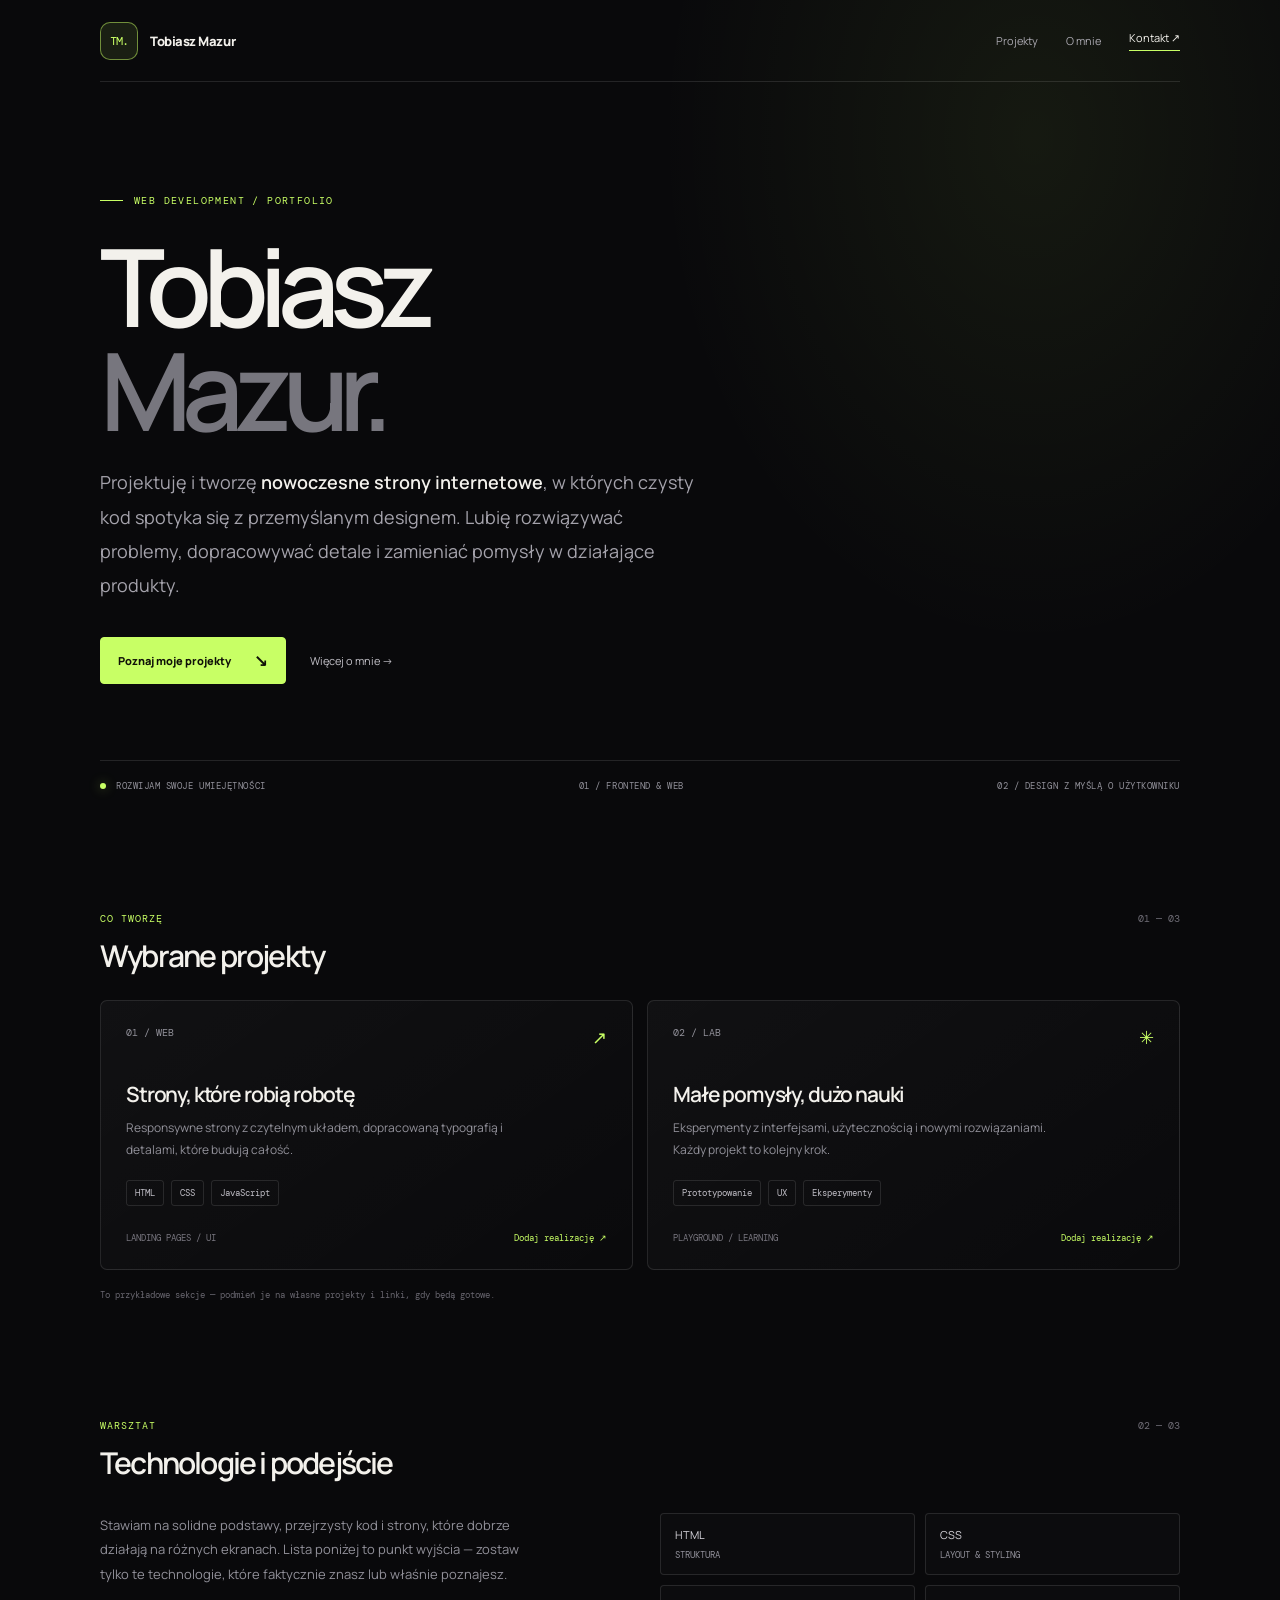
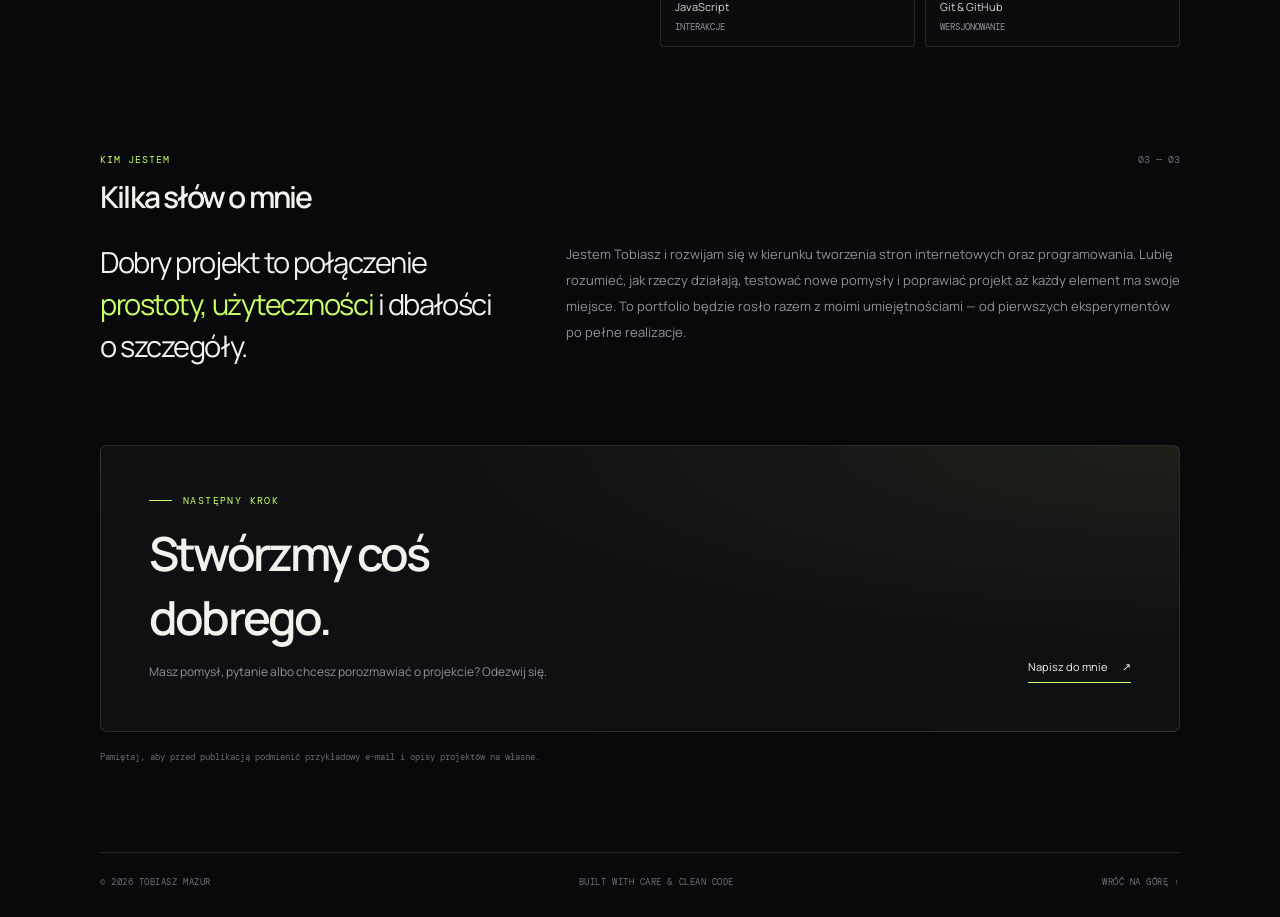
==== index.html @ 385530fa "Add files via upload" ====
<!DOCTYPE html>
<html lang="pl">
<head>
  <meta charset="UTF-8">
  <meta name="viewport" content="width=device-width, initial-scale=1">
  <meta name="theme-color" content="#09090b">
  <meta name="description" content="Tobiasz Mazur — portfolio web developmentu. Strony internetowe, interfejsy i eksperymenty z kodem.">
  <meta property="og:title" content="Tobiasz Mazur — Web Developer">
  <meta property="og:description" content="Projektuję i tworzę nowoczesne doświadczenia w sieci.">
  <meta property="og:type" content="website">
  <title>Tobiasz Mazur — Web Developer</title>
  <link rel="preconnect" href="https://fonts.googleapis.com">
  <link rel="preconnect" href="https://fonts.gstatic.com" crossorigin>
  <link href="https://fonts.googleapis.com/css2?family=DM+Mono:wght@400;500&family=Manrope:wght@400;500;600;700;800&display=swap" rel="stylesheet">
  <style>
    :root {
      color-scheme: dark;
      --bg: #09090b;
      --surface: #101013;
      --surface-2: #151519;
      --text: #f3f1ec;
      --muted: #92919a;
      --line: rgba(255,255,255,.11);
      --accent: #c8ff65;
      --accent-dim: rgba(200,255,101,.09);
      --sans: "Manrope", system-ui, sans-serif;
      --mono: "DM Mono", ui-monospace, monospace;
      --max: 1080px;
    }
    *, *::before, *::after { box-sizing: border-box; }
    html { scroll-behavior: smooth; scroll-padding-top: 88px; }
    body {
      margin: 0; background: var(--bg); color: var(--text); font-family: var(--sans);
      -webkit-font-smoothing: antialiased;
    }
    body::before {
      content: ""; position: absolute; z-index: -1; top: 0; left: 45%; width: 55%;
      height: 760px; pointer-events: none;
      background: radial-gradient(ellipse at 65% 18%, rgba(200,255,101,.065), transparent 58%);
    }
    a { color: inherit; text-decoration: none; }
    button, a { -webkit-tap-highlight-color: transparent; }
    a:focus-visible, button:focus-visible { outline: 2px solid var(--accent); outline-offset: 5px; }
    .wrap { width: min(var(--max), calc(100% - 48px)); margin: 0 auto; }
    .mono { font-family: var(--mono); }
    .muted { color: var(--muted); }
    .topbar {
      height: 82px; display: flex; justify-content: space-between; align-items: center;
      border-bottom: 1px solid var(--line);
    }
    .brand { display: inline-flex; align-items: center; gap: 12px; font-size: 13px; font-weight: 800; letter-spacing: -.035em; }
    .mark {
      width: 38px; height: 38px; border: 1px solid rgba(200,255,101,.5); border-radius: 10px;
      background: var(--accent-dim); display: grid; place-items: center; color: var(--accent);
      font: 12px var(--mono); letter-spacing: -.08em;
    }
    nav { display: flex; align-items: center; gap: 28px; font-size: 11px; color: #aaa8b0; }
    nav a { transition: color .18s ease; }
    nav a:hover { color: var(--accent); }
    .nav-contact { color: var(--text); border-bottom: 1px solid var(--accent); padding-bottom: 5px; }
    .hero { padding: 112px 0 92px; }
    .eyebrow { display: flex; align-items: center; gap: 11px; color: var(--accent); font: 10px var(--mono); letter-spacing: .14em; text-transform: uppercase; }
    .eyebrow::before { content: ""; width: 23px; height: 1px; background: var(--accent); }
    h1 { margin: 27px 0 24px; font-size: clamp(54px, 9.6vw, 108px); line-height: .96; letter-spacing: -.09em; font-weight: 600; }
    h1 .soft { color: #77767e; }
    .hero-copy { max-width: 600px; color: #a5a3ac; font-size: clamp(15px, 1.8vw, 18px); line-height: 1.9; }
    .hero-copy strong { color: var(--text); font-weight: 600; }
    .hero-actions { display: flex; align-items: center; flex-wrap: wrap; gap: 24px; margin-top: 35px; }
    .btn {
      display: inline-flex; align-items: center; justify-content: center; gap: 23px;
      background: var(--accent); color: #101108; border: 1px solid var(--accent); border-radius: 4px;
      padding: 14px 17px; font-size: 11px; font-weight: 800; transition: transform .2s, background .2s;
    }
    .btn:hover { transform: translateY(-2px); background: #d8ff9b; }
    .btn .arrow { font-size: 17px; line-height: 1; }
    .quiet-link { color: #c3c1c8; font-size: 11px; transition: color .2s; }
    .quiet-link:hover { color: var(--accent); }
    .hero-meta { display: flex; justify-content: space-between; gap: 24px; flex-wrap: wrap; margin-top: 76px; padding-top: 19px; border-top: 1px solid var(--line); }
    .meta-item { display: flex; gap: 10px; align-items: center; color: var(--muted); font: 9px var(--mono); letter-spacing: .06em; text-transform: uppercase; }
    .status-dot { width: 6px; height: 6px; background: var(--accent); border-radius: 50%; box-shadow: 0 0 12px rgba(200,255,101,.4); }
    section { padding: 28px 0 78px; }
    .section-top { display: flex; justify-content: space-between; align-items: baseline; gap: 20px; margin-bottom: 24px; }
    .section-kicker { color: var(--accent); font: 10px var(--mono); letter-spacing: .1em; }
    h2 { margin: 0; font-size: clamp(23px, 3vw, 30px); font-weight: 600; letter-spacing: -.06em; }
    .section-number { color: #6f6d76; font: 10px var(--mono); }
    .projects { display: grid; grid-template-columns: repeat(2, minmax(0,1fr)); gap: 14px; }
    .project {
      min-height: 260px; display: flex; flex-direction: column; justify-content: space-between;
      padding: 25px; border: 1px solid var(--line); border-radius: 7px;
      background: linear-gradient(145deg, rgba(255,255,255,.035), rgba(255,255,255,.008));
      transition: border-color .2s, transform .2s, background .2s;
    }
    .project:hover { border-color: rgba(200,255,101,.42); transform: translateY(-3px); background: linear-gradient(145deg, rgba(200,255,101,.045), rgba(255,255,255,.008)); }
    .project-head { display: flex; justify-content: space-between; color: var(--muted); font: 10px var(--mono); }
    .project-icon { color: var(--accent); font-size: 18px; }
    .project h3 { margin: 30px 0 9px; font-size: 21px; letter-spacing: -.055em; font-weight: 600; }
    .project p { margin: 0; max-width: 400px; color: var(--muted); font-size: 12px; line-height: 1.85; }
    .chips { display: flex; gap: 7px; flex-wrap: wrap; margin-top: 19px; }
    .chip { border: 1px solid var(--line); border-radius: 3px; padding: 6px 8px; color: #c0bec6; font: 9px var(--mono); }
    .project-foot { display: flex; align-items: center; justify-content: space-between; gap: 12px; margin-top: 26px; color: #77757e; font: 9px var(--mono); }
    .project-foot .placeholder { color: var(--accent); }
    .skills { display: grid; grid-template-columns: 1fr 1fr; gap: 40px; padding-top: 6px; }
    .skills-copy { color: var(--muted); font-size: 13px; line-height: 1.9; max-width: 450px; margin: 0; }
    .skills-list { display: grid; grid-template-columns: 1fr 1fr; gap: 10px; }
    .skill { padding: 13px 14px; border: 1px solid var(--line); border-radius: 4px; background: rgba(255,255,255,.015); font-size: 11px; color: #d6d4da; }
    .skill span { display: block; color: var(--muted); font: 9px var(--mono); margin-top: 7px; }
    .about-grid { display: grid; grid-template-columns: .8fr 1.2fr; gap: 56px; }
    .about-lead { font-size: clamp(21px, 3vw, 29px); line-height: 1.45; letter-spacing: -.05em; margin: 0; }
    .about-lead span { color: var(--accent); }
    .about-text { margin: 0; color: var(--muted); font-size: 13px; line-height: 2; }
    .contact-panel {
      border: 1px solid var(--line); border-radius: 7px; padding: clamp(25px, 5vw, 48px);
      background: radial-gradient(ellipse at 100% 0%, rgba(200,255,101,.07), transparent 48%), var(--surface);
      display: flex; align-items: flex-end; justify-content: space-between; gap: 30px;
    }
    .contact-panel h2 { font-size: clamp(29px, 5vw, 47px); margin-top: 14px; }
    .contact-panel p { margin: 12px 0 0; color: var(--muted); font-size: 12px; line-height: 1.8; max-width: 430px; }
    .contact-email { flex-shrink: 0; display: inline-flex; align-items: center; gap: 15px; border-bottom: 1px solid var(--accent); padding-bottom: 8px; font-size: 11px; }
    .contact-email:hover { color: var(--accent); }
    footer { border-top: 1px solid var(--line); padding: 23px 0 29px; display: flex; justify-content: space-between; gap: 16px; color: #706e77; font: 9px var(--mono); letter-spacing: .06em; text-transform: uppercase; }
    footer a:hover { color: var(--accent); }
    .small-note { color: #68666f; font: 9px/1.7 var(--mono); margin-top: 18px; }
    @media (max-width: 700px) {
      .wrap { width: min(var(--max), calc(100% - 32px)); }
      .topbar { height: 72px; }
      nav { gap: 15px; }
      nav a:first-child { display: none; }
      .hero { padding: 79px 0 66px; }
      h1 { font-size: clamp(52px, 14vw, 82px); }
      .hero-meta { margin-top: 52px; }
      .meta-item { font-size: 8px; }
      section { padding-bottom: 60px; }
      .projects, .skills, .about-grid { grid-template-columns: 1fr; }
      .project { min-height: 230px; }
      .skills { gap: 23px; }
      .about-grid { gap: 22px; }
      .contact-panel { align-items: flex-start; flex-direction: column; }
      footer { flex-wrap: wrap; }
    }
    @media (max-width: 390px) {
      .brand-name { font-size: 12px; }
      nav { gap: 12px; font-size: 10px; }
      .hero-actions { gap: 17px; }
      .meta-item { width: calc(50% - 12px); }
    }
    @media (prefers-reduced-motion: reduce) {
      html { scroll-behavior: auto; }
      *, *::before, *::after { transition: none !important; }
    }
  </style>
</head>
<body>
  <div class="wrap">
    <header class="topbar" id="top">
      <a class="brand" href="#top" aria-label="Tobiasz Mazur — strona główna">
        <span class="mark">TM.</span><span class="brand-name">Tobiasz Mazur</span>
      </a>
      <nav aria-label="Nawigacja główna">
        <a href="#projekty">Projekty</a>
        <a href="#o-mnie">O mnie</a>
        <a class="nav-contact" href="#kontakt">Kontakt ↗</a>
      </nav>
    </header>

    <main>
      <div class="hero">
        <div class="eyebrow">Web development / Portfolio</div>
        <h1>Tobiasz<br><span class="soft">Mazur.</span></h1>
        <p class="hero-copy">
          Projektuję i tworzę <strong>nowoczesne strony internetowe</strong>, w których czysty kod
          spotyka się z przemyślanym designem. Lubię rozwiązywać problemy, dopracowywać detale
          i zamieniać pomysły w działające produkty.
        </p>
        <div class="hero-actions">
          <a class="btn" href="#projekty">Poznaj moje projekty <span class="arrow">↘</span></a>
          <a class="quiet-link" href="#o-mnie">Więcej o mnie <span aria-hidden="true">→</span></a>
        </div>
        <div class="hero-meta">
          <div class="meta-item"><span class="status-dot"></span> Rozwijam swoje umiejętności</div>
          <div class="meta-item">01 / Frontend &amp; web</div>
          <div class="meta-item">02 / Design z myślą o użytkowniku</div>
        </div>
      </div>

      <section id="projekty">
        <div class="section-top">
          <div><div class="section-kicker">CO TWORZĘ</div><h2 style="margin-top:10px">Wybrane projekty</h2></div>
          <span class="section-number">01 — 03</span>
        </div>
        <div class="projects">
          <article class="project">
            <div class="project-head"><span>01 / WEB</span><span class="project-icon">↗</span></div>
            <div>
              <h3>Strony, które robią robotę</h3>
              <p>Responsywne strony z czytelnym układem, dopracowaną typografią i detalami, które budują całość.</p>
              <div class="chips"><span class="chip">HTML</span><span class="chip">CSS</span><span class="chip">JavaScript</span></div>
            </div>
            <div class="project-foot"><span>LANDING PAGES / UI</span><span class="placeholder">Dodaj realizację ↗</span></div>
          </article>
          <article class="project">
            <div class="project-head"><span>02 / LAB</span><span class="project-icon">✳</span></div>
            <div>
              <h3>Małe pomysły, dużo nauki</h3>
              <p>Eksperymenty z interfejsami, użytecznością i nowymi rozwiązaniami. Każdy projekt to kolejny krok.</p>
              <div class="chips"><span class="chip">Prototypowanie</span><span class="chip">UX</span><span class="chip">Eksperymenty</span></div>
            </div>
            <div class="project-foot"><span>PLAYGROUND / LEARNING</span><span class="placeholder">Dodaj realizację ↗</span></div>
          </article>
        </div>
        <p class="small-note">To przykładowe sekcje — podmień je na własne projekty i linki, gdy będą gotowe.</p>
      </section>

      <section id="umiejetnosci">
        <div class="section-top">
          <div><div class="section-kicker">WARSZTAT</div><h2 style="margin-top:10px">Technologie i podejście</h2></div>
          <span class="section-number">02 — 03</span>
        </div>
        <div class="skills">
          <p class="skills-copy">Stawiam na solidne podstawy, przejrzysty kod i strony, które dobrze działają na różnych ekranach. Lista poniżej to punkt wyjścia — zostaw tylko te technologie, które faktycznie znasz lub właśnie poznajesz.</p>
          <div class="skills-list">
            <div class="skill">HTML<span>STRUKTURA</span></div>
            <div class="skill">CSS<span>LAYOUT &amp; STYLING</span></div>
            <div class="skill">JavaScript<span>INTERAKCJE</span></div>
            <div class="skill">Git &amp; GitHub<span>WERSJONOWANIE</span></div>
          </div>
        </div>
      </section>

      <section id="o-mnie">
        <div class="section-top">
          <div><div class="section-kicker">KIM JESTEM</div><h2 style="margin-top:10px">Kilka słów o mnie</h2></div>
          <span class="section-number">03 — 03</span>
        </div>
        <div class="about-grid">
          <p class="about-lead">Dobry projekt to połączenie <span>prostoty, użyteczności</span> i dbałości o szczegóły.</p>
          <p class="about-text">Jestem Tobiasz i rozwijam się w kierunku tworzenia stron internetowych oraz programowania. Lubię rozumieć, jak rzeczy działają, testować nowe pomysły i poprawiać projekt aż każdy element ma swoje miejsce. To portfolio będzie rosło razem z moimi umiejętnościami — od pierwszych eksperymentów po pełne realizacje.</p>
        </div>
      </section>

      <section id="kontakt" style="padding-top:0">
        <div class="contact-panel">
          <div>
            <div class="eyebrow">Następny krok</div>
            <h2>Stwórzmy coś<br>dobrego.</h2>
            <p>Masz pomysł, pytanie albo chcesz porozmawiać o projekcie? Odezwij się.</p>
          </div>
          <!-- ZMIEŃ: podmień ten adres na swój prawdziwy e-mail. -->
          <a class="contact-email" href="mailto:twoj.email@example.com">Napisz do mnie <span aria-hidden="true">↗</span></a>
        </div>
        <p class="small-note">Pamiętaj, aby przed publikacją podmienić przykładowy e-mail i opisy projektów na własne.</p>
      </section>
    </main>

    <footer>
      <span>© 2026 Tobiasz Mazur</span>
      <span>Built with care &amp; clean code</span>
      <a href="#top">Wróć na górę ↑</a>
    </footer>
  </div>
</body>
</html>
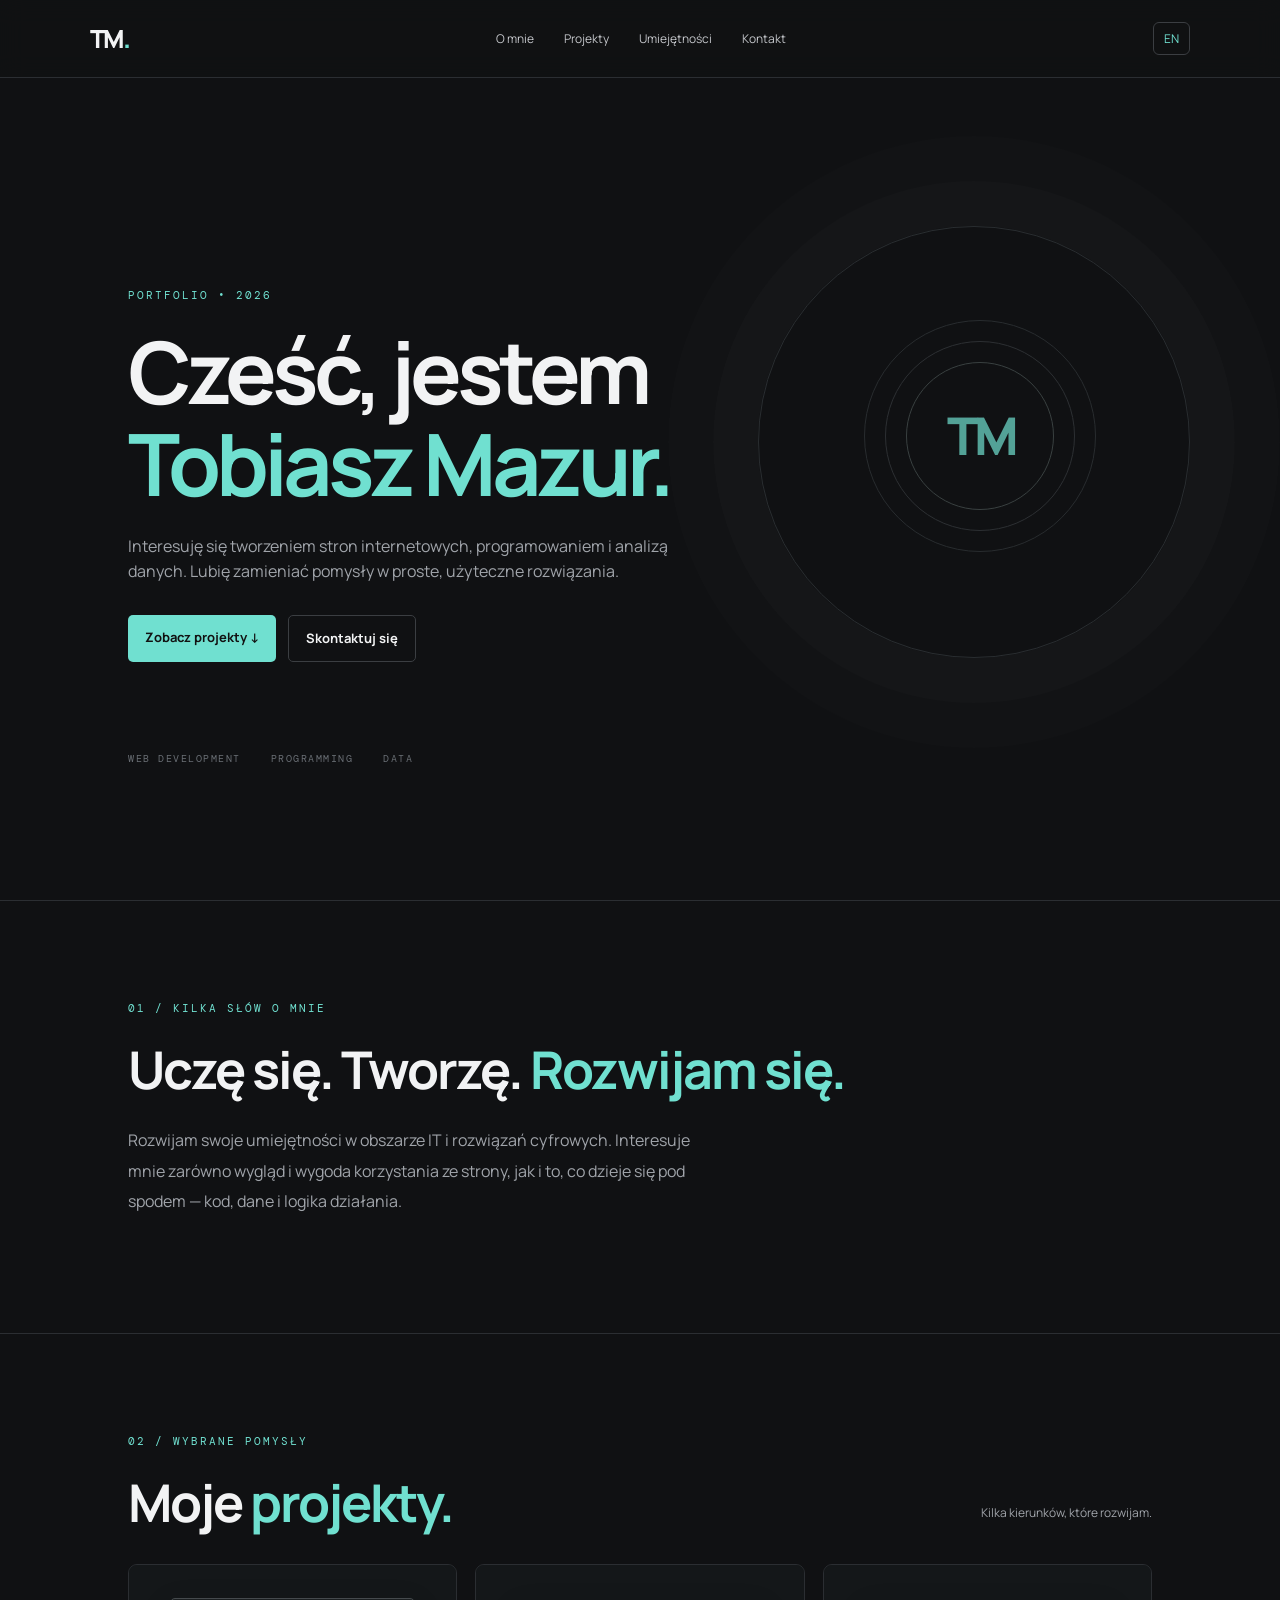
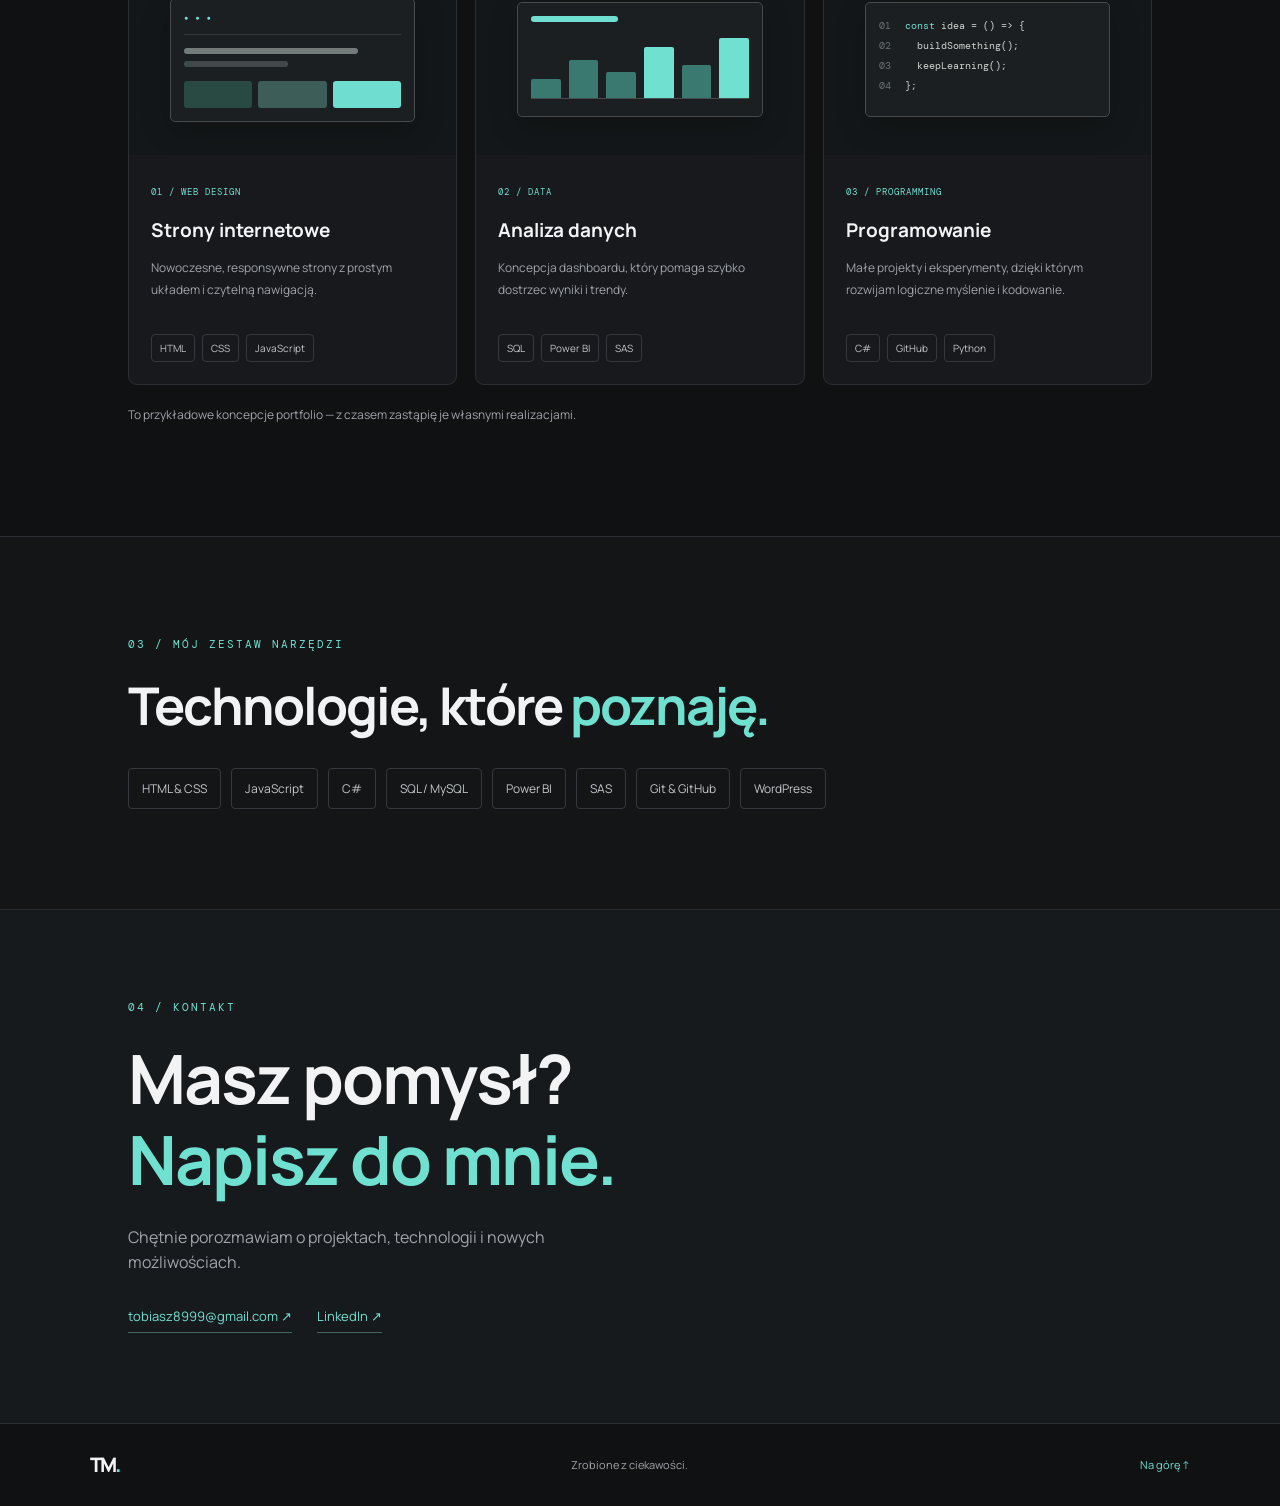
==== commit 6a9b1efb: "Add files via upload" ====
--- a/index.html
+++ b/index.html
@@ -2,260 +2,80 @@
 <html lang="pl">
 <head>
   <meta charset="UTF-8">
-  <meta name="viewport" content="width=device-width, initial-scale=1">
-  <meta name="theme-color" content="#09090b">
-  <meta name="description" content="Tobiasz Mazur — portfolio web developmentu. Strony internetowe, interfejsy i eksperymenty z kodem.">
-  <meta property="og:title" content="Tobiasz Mazur — Web Developer">
-  <meta property="og:description" content="Projektuję i tworzę nowoczesne doświadczenia w sieci.">
-  <meta property="og:type" content="website">
-  <title>Tobiasz Mazur — Web Developer</title>
-  <link rel="preconnect" href="https://fonts.googleapis.com">
-  <link rel="preconnect" href="https://fonts.gstatic.com" crossorigin>
-  <link href="https://fonts.googleapis.com/css2?family=DM+Mono:wght@400;500&family=Manrope:wght@400;500;600;700;800&display=swap" rel="stylesheet">
-  <style>
-    :root {
-      color-scheme: dark;
-      --bg: #09090b;
-      --surface: #101013;
-      --surface-2: #151519;
-      --text: #f3f1ec;
-      --muted: #92919a;
-      --line: rgba(255,255,255,.11);
-      --accent: #c8ff65;
-      --accent-dim: rgba(200,255,101,.09);
-      --sans: "Manrope", system-ui, sans-serif;
-      --mono: "DM Mono", ui-monospace, monospace;
-      --max: 1080px;
-    }
-    *, *::before, *::after { box-sizing: border-box; }
-    html { scroll-behavior: smooth; scroll-padding-top: 88px; }
-    body {
-      margin: 0; background: var(--bg); color: var(--text); font-family: var(--sans);
-      -webkit-font-smoothing: antialiased;
-    }
-    body::before {
-      content: ""; position: absolute; z-index: -1; top: 0; left: 45%; width: 55%;
-      height: 760px; pointer-events: none;
-      background: radial-gradient(ellipse at 65% 18%, rgba(200,255,101,.065), transparent 58%);
-    }
-    a { color: inherit; text-decoration: none; }
-    button, a { -webkit-tap-highlight-color: transparent; }
-    a:focus-visible, button:focus-visible { outline: 2px solid var(--accent); outline-offset: 5px; }
-    .wrap { width: min(var(--max), calc(100% - 48px)); margin: 0 auto; }
-    .mono { font-family: var(--mono); }
-    .muted { color: var(--muted); }
-    .topbar {
-      height: 82px; display: flex; justify-content: space-between; align-items: center;
-      border-bottom: 1px solid var(--line);
-    }
-    .brand { display: inline-flex; align-items: center; gap: 12px; font-size: 13px; font-weight: 800; letter-spacing: -.035em; }
-    .mark {
-      width: 38px; height: 38px; border: 1px solid rgba(200,255,101,.5); border-radius: 10px;
-      background: var(--accent-dim); display: grid; place-items: center; color: var(--accent);
-      font: 12px var(--mono); letter-spacing: -.08em;
-    }
-    nav { display: flex; align-items: center; gap: 28px; font-size: 11px; color: #aaa8b0; }
-    nav a { transition: color .18s ease; }
-    nav a:hover { color: var(--accent); }
-    .nav-contact { color: var(--text); border-bottom: 1px solid var(--accent); padding-bottom: 5px; }
-    .hero { padding: 112px 0 92px; }
-    .eyebrow { display: flex; align-items: center; gap: 11px; color: var(--accent); font: 10px var(--mono); letter-spacing: .14em; text-transform: uppercase; }
-    .eyebrow::before { content: ""; width: 23px; height: 1px; background: var(--accent); }
-    h1 { margin: 27px 0 24px; font-size: clamp(54px, 9.6vw, 108px); line-height: .96; letter-spacing: -.09em; font-weight: 600; }
-    h1 .soft { color: #77767e; }
-    .hero-copy { max-width: 600px; color: #a5a3ac; font-size: clamp(15px, 1.8vw, 18px); line-height: 1.9; }
-    .hero-copy strong { color: var(--text); font-weight: 600; }
-    .hero-actions { display: flex; align-items: center; flex-wrap: wrap; gap: 24px; margin-top: 35px; }
-    .btn {
-      display: inline-flex; align-items: center; justify-content: center; gap: 23px;
-      background: var(--accent); color: #101108; border: 1px solid var(--accent); border-radius: 4px;
-      padding: 14px 17px; font-size: 11px; font-weight: 800; transition: transform .2s, background .2s;
-    }
-    .btn:hover { transform: translateY(-2px); background: #d8ff9b; }
-    .btn .arrow { font-size: 17px; line-height: 1; }
-    .quiet-link { color: #c3c1c8; font-size: 11px; transition: color .2s; }
-    .quiet-link:hover { color: var(--accent); }
-    .hero-meta { display: flex; justify-content: space-between; gap: 24px; flex-wrap: wrap; margin-top: 76px; padding-top: 19px; border-top: 1px solid var(--line); }
-    .meta-item { display: flex; gap: 10px; align-items: center; color: var(--muted); font: 9px var(--mono); letter-spacing: .06em; text-transform: uppercase; }
-    .status-dot { width: 6px; height: 6px; background: var(--accent); border-radius: 50%; box-shadow: 0 0 12px rgba(200,255,101,.4); }
-    section { padding: 28px 0 78px; }
-    .section-top { display: flex; justify-content: space-between; align-items: baseline; gap: 20px; margin-bottom: 24px; }
-    .section-kicker { color: var(--accent); font: 10px var(--mono); letter-spacing: .1em; }
-    h2 { margin: 0; font-size: clamp(23px, 3vw, 30px); font-weight: 600; letter-spacing: -.06em; }
-    .section-number { color: #6f6d76; font: 10px var(--mono); }
-    .projects { display: grid; grid-template-columns: repeat(2, minmax(0,1fr)); gap: 14px; }
-    .project {
-      min-height: 260px; display: flex; flex-direction: column; justify-content: space-between;
-      padding: 25px; border: 1px solid var(--line); border-radius: 7px;
-      background: linear-gradient(145deg, rgba(255,255,255,.035), rgba(255,255,255,.008));
-      transition: border-color .2s, transform .2s, background .2s;
-    }
-    .project:hover { border-color: rgba(200,255,101,.42); transform: translateY(-3px); background: linear-gradient(145deg, rgba(200,255,101,.045), rgba(255,255,255,.008)); }
-    .project-head { display: flex; justify-content: space-between; color: var(--muted); font: 10px var(--mono); }
-    .project-icon { color: var(--accent); font-size: 18px; }
-    .project h3 { margin: 30px 0 9px; font-size: 21px; letter-spacing: -.055em; font-weight: 600; }
-    .project p { margin: 0; max-width: 400px; color: var(--muted); font-size: 12px; line-height: 1.85; }
-    .chips { display: flex; gap: 7px; flex-wrap: wrap; margin-top: 19px; }
-    .chip { border: 1px solid var(--line); border-radius: 3px; padding: 6px 8px; color: #c0bec6; font: 9px var(--mono); }
-    .project-foot { display: flex; align-items: center; justify-content: space-between; gap: 12px; margin-top: 26px; color: #77757e; font: 9px var(--mono); }
-    .project-foot .placeholder { color: var(--accent); }
-    .skills { display: grid; grid-template-columns: 1fr 1fr; gap: 40px; padding-top: 6px; }
-    .skills-copy { color: var(--muted); font-size: 13px; line-height: 1.9; max-width: 450px; margin: 0; }
-    .skills-list { display: grid; grid-template-columns: 1fr 1fr; gap: 10px; }
-    .skill { padding: 13px 14px; border: 1px solid var(--line); border-radius: 4px; background: rgba(255,255,255,.015); font-size: 11px; color: #d6d4da; }
-    .skill span { display: block; color: var(--muted); font: 9px var(--mono); margin-top: 7px; }
-    .about-grid { display: grid; grid-template-columns: .8fr 1.2fr; gap: 56px; }
-    .about-lead { font-size: clamp(21px, 3vw, 29px); line-height: 1.45; letter-spacing: -.05em; margin: 0; }
-    .about-lead span { color: var(--accent); }
-    .about-text { margin: 0; color: var(--muted); font-size: 13px; line-height: 2; }
-    .contact-panel {
-      border: 1px solid var(--line); border-radius: 7px; padding: clamp(25px, 5vw, 48px);
-      background: radial-gradient(ellipse at 100% 0%, rgba(200,255,101,.07), transparent 48%), var(--surface);
-      display: flex; align-items: flex-end; justify-content: space-between; gap: 30px;
-    }
-    .contact-panel h2 { font-size: clamp(29px, 5vw, 47px); margin-top: 14px; }
-    .contact-panel p { margin: 12px 0 0; color: var(--muted); font-size: 12px; line-height: 1.8; max-width: 430px; }
-    .contact-email { flex-shrink: 0; display: inline-flex; align-items: center; gap: 15px; border-bottom: 1px solid var(--accent); padding-bottom: 8px; font-size: 11px; }
-    .contact-email:hover { color: var(--accent); }
-    footer { border-top: 1px solid var(--line); padding: 23px 0 29px; display: flex; justify-content: space-between; gap: 16px; color: #706e77; font: 9px var(--mono); letter-spacing: .06em; text-transform: uppercase; }
-    footer a:hover { color: var(--accent); }
-    .small-note { color: #68666f; font: 9px/1.7 var(--mono); margin-top: 18px; }
-    @media (max-width: 700px) {
-      .wrap { width: min(var(--max), calc(100% - 32px)); }
-      .topbar { height: 72px; }
-      nav { gap: 15px; }
-      nav a:first-child { display: none; }
-      .hero { padding: 79px 0 66px; }
-      h1 { font-size: clamp(52px, 14vw, 82px); }
-      .hero-meta { margin-top: 52px; }
-      .meta-item { font-size: 8px; }
-      section { padding-bottom: 60px; }
-      .projects, .skills, .about-grid { grid-template-columns: 1fr; }
-      .project { min-height: 230px; }
-      .skills { gap: 23px; }
-      .about-grid { gap: 22px; }
-      .contact-panel { align-items: flex-start; flex-direction: column; }
-      footer { flex-wrap: wrap; }
-    }
-    @media (max-width: 390px) {
-      .brand-name { font-size: 12px; }
-      nav { gap: 12px; font-size: 10px; }
-      .hero-actions { gap: 17px; }
-      .meta-item { width: calc(50% - 12px); }
-    }
-    @media (prefers-reduced-motion: reduce) {
-      html { scroll-behavior: auto; }
-      *, *::before, *::after { transition: none !important; }
-    }
-  </style>
+  <meta name="viewport" content="width=device-width, initial-scale=1.0">
+  <meta name="theme-color" content="#101113">
+  <meta name="description" content="Portfolio Tobiasza Mazura — tworzenie stron internetowych, programowanie i analiza danych.">
+  <title>Tobiasz Mazur — Portfolio</title>
+  <link rel="icon" href="favicon.svg" type="image/svg+xml">
+  <link rel="stylesheet" href="style.css">
 </head>
 <body>
-  <div class="wrap">
-    <header class="topbar" id="top">
-      <a class="brand" href="#top" aria-label="Tobiasz Mazur — strona główna">
-        <span class="mark">TM.</span><span class="brand-name">Tobiasz Mazur</span>
-      </a>
-      <nav aria-label="Nawigacja główna">
-        <a href="#projekty">Projekty</a>
-        <a href="#o-mnie">O mnie</a>
-        <a class="nav-contact" href="#kontakt">Kontakt ↗</a>
-      </nav>
-    </header>
+  <header class="site-header">
+    <a class="logo" href="#home" aria-label="Tobiasz Mazur — strona główna">TM<span>.</span></a>
+    <nav>
+      <a href="#about" data-pl="O mnie" data-en="About">O mnie</a>
+      <a href="#projects" data-pl="Projekty" data-en="Projects">Projekty</a>
+      <a href="#skills" data-pl="Umiejętności" data-en="Skills">Umiejętności</a>
+      <a href="#contact" data-pl="Kontakt" data-en="Contact">Kontakt</a>
+    </nav>
+    <button class="language" id="languageToggle" aria-label="Change language">EN</button>
+  </header>
 
-    <main>
-      <div class="hero">
-        <div class="eyebrow">Web development / Portfolio</div>
-        <h1>Tobiasz<br><span class="soft">Mazur.</span></h1>
-        <p class="hero-copy">
-          Projektuję i tworzę <strong>nowoczesne strony internetowe</strong>, w których czysty kod
-          spotyka się z przemyślanym designem. Lubię rozwiązywać problemy, dopracowywać detale
-          i zamieniać pomysły w działające produkty.
-        </p>
-        <div class="hero-actions">
-          <a class="btn" href="#projekty">Poznaj moje projekty <span class="arrow">↘</span></a>
-          <a class="quiet-link" href="#o-mnie">Więcej o mnie <span aria-hidden="true">→</span></a>
-        </div>
-        <div class="hero-meta">
-          <div class="meta-item"><span class="status-dot"></span> Rozwijam swoje umiejętności</div>
-          <div class="meta-item">01 / Frontend &amp; web</div>
-          <div class="meta-item">02 / Design z myślą o użytkowniku</div>
+  <main>
+    <section class="hero" id="home">
+      <div class="hero-copy">
+        <p class="eyebrow" data-pl="PORTFOLIO • 2026" data-en="PORTFOLIO • 2026">PORTFOLIO • 2026</p>
+        <h1 data-pl="Cześć, jestem<br><span>Tobiasz Mazur.</span>" data-en="Hi, I'm<br><span>Tobiasz Mazur.</span>">Cześć, jestem<br><span>Tobiasz Mazur.</span></h1>
+        <p class="intro" data-pl="Interesuję się tworzeniem stron internetowych, programowaniem i analizą danych. Lubię zamieniać pomysły w proste, użyteczne rozwiązania." data-en="I'm interested in web development, programming and data analytics. I enjoy turning ideas into simple, useful solutions.">Interesuję się tworzeniem stron internetowych, programowaniem i analizą danych. Lubię zamieniać pomysły w proste, użyteczne rozwiązania.</p>
+        <div class="hero-buttons">
+          <a class="button primary" href="#projects" data-pl="Zobacz projekty ↓" data-en="See projects ↓">Zobacz projekty ↓</a>
+          <a class="button secondary" href="#contact" data-pl="Skontaktuj się" data-en="Contact me">Skontaktuj się</a>
         </div>
       </div>
+      <div class="hero-mark" aria-hidden="true"><span>TM</span><i></i><b></b></div>
+      <div class="hero-bottom"><span>WEB DEVELOPMENT</span><span>PROGRAMMING</span><span>DATA</span></div>
+    </section>
 
-      <section id="projekty">
-        <div class="section-top">
-          <div><div class="section-kicker">CO TWORZĘ</div><h2 style="margin-top:10px">Wybrane projekty</h2></div>
-          <span class="section-number">01 — 03</span>
-        </div>
-        <div class="projects">
-          <article class="project">
-            <div class="project-head"><span>01 / WEB</span><span class="project-icon">↗</span></div>
-            <div>
-              <h3>Strony, które robią robotę</h3>
-              <p>Responsywne strony z czytelnym układem, dopracowaną typografią i detalami, które budują całość.</p>
-              <div class="chips"><span class="chip">HTML</span><span class="chip">CSS</span><span class="chip">JavaScript</span></div>
-            </div>
-            <div class="project-foot"><span>LANDING PAGES / UI</span><span class="placeholder">Dodaj realizację ↗</span></div>
-          </article>
-          <article class="project">
-            <div class="project-head"><span>02 / LAB</span><span class="project-icon">✳</span></div>
-            <div>
-              <h3>Małe pomysły, dużo nauki</h3>
-              <p>Eksperymenty z interfejsami, użytecznością i nowymi rozwiązaniami. Każdy projekt to kolejny krok.</p>
-              <div class="chips"><span class="chip">Prototypowanie</span><span class="chip">UX</span><span class="chip">Eksperymenty</span></div>
-            </div>
-            <div class="project-foot"><span>PLAYGROUND / LEARNING</span><span class="placeholder">Dodaj realizację ↗</span></div>
-          </article>
-        </div>
-        <p class="small-note">To przykładowe sekcje — podmień je na własne projekty i linki, gdy będą gotowe.</p>
-      </section>
+    <section class="section" id="about">
+      <p class="eyebrow" data-pl="01 / KILKA SŁÓW O MNIE" data-en="01 / ABOUT ME">01 / KILKA SŁÓW O MNIE</p>
+      <h2 data-pl="Uczę się. Tworzę. <span>Rozwijam się.</span>" data-en="Learning. Creating. <span>Growing.</span>">Uczę się. Tworzę. <span>Rozwijam się.</span></h2>
+      <p class="section-text" data-pl="Rozwijam swoje umiejętności w obszarze IT i rozwiązań cyfrowych. Interesuje mnie zarówno wygląd i wygoda korzystania ze strony, jak i to, co dzieje się pod spodem — kod, dane i logika działania." data-en="I'm developing my skills in IT and digital solutions. I'm interested in both the look and usability of a website and what happens behind the scenes — code, data and logic.">Rozwijam swoje umiejętności w obszarze IT i rozwiązań cyfrowych. Interesuje mnie zarówno wygląd i wygoda korzystania ze strony, jak i to, co dzieje się pod spodem — kod, dane i logika działania.</p>
+    </section>
 
-      <section id="umiejetnosci">
-        <div class="section-top">
-          <div><div class="section-kicker">WARSZTAT</div><h2 style="margin-top:10px">Technologie i podejście</h2></div>
-          <span class="section-number">02 — 03</span>
-        </div>
-        <div class="skills">
-          <p class="skills-copy">Stawiam na solidne podstawy, przejrzysty kod i strony, które dobrze działają na różnych ekranach. Lista poniżej to punkt wyjścia — zostaw tylko te technologie, które faktycznie znasz lub właśnie poznajesz.</p>
-          <div class="skills-list">
-            <div class="skill">HTML<span>STRUKTURA</span></div>
-            <div class="skill">CSS<span>LAYOUT &amp; STYLING</span></div>
-            <div class="skill">JavaScript<span>INTERAKCJE</span></div>
-            <div class="skill">Git &amp; GitHub<span>WERSJONOWANIE</span></div>
-          </div>
-        </div>
-      </section>
+    <section class="section projects" id="projects">
+      <p class="eyebrow" data-pl="02 / WYBRANE POMYSŁY" data-en="02 / SELECTED IDEAS">02 / WYBRANE POMYSŁY</p>
+      <div class="section-title-row"><h2 data-pl="Moje <span>projekty.</span>" data-en="My <span>projects.</span>">Moje <span>projekty.</span></h2><p data-pl="Kilka kierunków, które rozwijam." data-en="A few areas I'm exploring.">Kilka kierunków, które rozwijam.</p></div>
+      <div class="project-grid">
+        <article class="project-card">
+          <div class="project-art art-web"><div class="browser"><div class="browser-dots">● ● ●</div><div class="mock-line"></div><div class="mock-line short"></div><div class="mock-blocks"><i></i><i></i><i></i></div></div></div>
+          <div class="project-info"><span class="project-type">01 / WEB DESIGN</span><h3 data-pl="Strony internetowe" data-en="Websites">Strony internetowe</h3><p data-pl="Nowoczesne, responsywne strony z prostym układem i czytelną nawigacją." data-en="Modern, responsive websites with clean layouts and clear navigation.">Nowoczesne, responsywne strony z prostym układem i czytelną nawigacją.</p><div class="tags"><span>HTML</span><span>CSS</span><span>JavaScript</span></div></div>
+        </article>
+        <article class="project-card">
+          <div class="project-art art-data"><div class="chart-window"><div class="chart-top"></div><div class="chart-bars"><i></i><i></i><i></i><i></i><i></i><i></i></div><div class="chart-line"></div></div></div>
+          <div class="project-info"><span class="project-type">02 / DATA</span><h3 data-pl="Analiza danych" data-en="Data analytics">Analiza danych</h3><p data-pl="Koncepcja dashboardu, który pomaga szybko dostrzec wyniki i trendy." data-en="A dashboard concept that makes it easier to spot results and trends.">Koncepcja dashboardu, który pomaga szybko dostrzec wyniki i trendy.</p><div class="tags"><span>SQL</span><span>Power BI</span><span>SAS</span></div></div>
+        </article>
+        <article class="project-card">
+          <div class="project-art art-code"><div class="code-window"><span>01</span> <b>const</b> idea = () =&gt; {<br><span>02</span> &nbsp; buildSomething();<br><span>03</span> &nbsp; keepLearning();<br><span>04</span> };</div></div>
+          <div class="project-info"><span class="project-type">03 / PROGRAMMING</span><h3 data-pl="Programowanie" data-en="Programming">Programowanie</h3><p data-pl="Małe projekty i eksperymenty, dzięki którym rozwijam logiczne myślenie i kodowanie." data-en="Small projects and experiments that help me develop coding and problem-solving skills.">Małe projekty i eksperymenty, dzięki którym rozwijam logiczne myślenie i kodowanie.</p><div class="tags"><span>C#</span><span>GitHub</span><span>Python</span></div></div>
+        </article>
+      </div>
+      <p class="project-note" data-pl="To przykładowe koncepcje portfolio — z czasem zastąpię je własnymi realizacjami." data-en="These are portfolio concepts — I'll replace them with my own finished work over time.">To przykładowe koncepcje portfolio — z czasem zastąpię je własnymi realizacjami.</p>
+    </section>
 
-      <section id="o-mnie">
-        <div class="section-top">
-          <div><div class="section-kicker">KIM JESTEM</div><h2 style="margin-top:10px">Kilka słów o mnie</h2></div>
-          <span class="section-number">03 — 03</span>
-        </div>
-        <div class="about-grid">
-          <p class="about-lead">Dobry projekt to połączenie <span>prostoty, użyteczności</span> i dbałości o szczegóły.</p>
-          <p class="about-text">Jestem Tobiasz i rozwijam się w kierunku tworzenia stron internetowych oraz programowania. Lubię rozumieć, jak rzeczy działają, testować nowe pomysły i poprawiać projekt aż każdy element ma swoje miejsce. To portfolio będzie rosło razem z moimi umiejętnościami — od pierwszych eksperymentów po pełne realizacje.</p>
-        </div>
-      </section>
+    <section class="section skills" id="skills">
+      <p class="eyebrow" data-pl="03 / MÓJ ZESTAW NARZĘDZI" data-en="03 / MY TOOLKIT">03 / MÓJ ZESTAW NARZĘDZI</p>
+      <h2 data-pl="Technologie, które <span>poznaję.</span>" data-en="Tools I'm <span>learning.</span>">Technologie, które <span>poznaję.</span></h2>
+      <div class="skill-list"><span>HTML & CSS</span><span>JavaScript</span><span>C#</span><span>SQL / MySQL</span><span>Power BI</span><span>SAS</span><span>Git & GitHub</span><span>WordPress</span></div>
+    </section>
 
-      <section id="kontakt" style="padding-top:0">
-        <div class="contact-panel">
-          <div>
-            <div class="eyebrow">Następny krok</div>
-            <h2>Stwórzmy coś<br>dobrego.</h2>
-            <p>Masz pomysł, pytanie albo chcesz porozmawiać o projekcie? Odezwij się.</p>
-          </div>
-          <!-- ZMIEŃ: podmień ten adres na swój prawdziwy e-mail. -->
-          <a class="contact-email" href="mailto:twoj.email@example.com">Napisz do mnie <span aria-hidden="true">↗</span></a>
-        </div>
-        <p class="small-note">Pamiętaj, aby przed publikacją podmienić przykładowy e-mail i opisy projektów na własne.</p>
-      </section>
-    </main>
-
-    <footer>
-      <span>© 2026 Tobiasz Mazur</span>
-      <span>Built with care &amp; clean code</span>
-      <a href="#top">Wróć na górę ↑</a>
-    </footer>
-  </div>
+    <section class="contact" id="contact">
+      <p class="eyebrow" data-pl="04 / KONTAKT" data-en="04 / CONTACT">04 / KONTAKT</p>
+      <h2 data-pl="Masz pomysł?<br><span>Napisz do mnie.</span>" data-en="Have an idea?<br><span>Let's talk.</span>">Masz pomysł?<br><span>Napisz do mnie.</span></h2>
+      <p data-pl="Chętnie porozmawiam o projektach, technologii i nowych możliwościach." data-en="I'm happy to talk about projects, technology and new opportunities.">Chętnie porozmawiam o projektach, technologii i nowych możliwościach.</p>
+      <div class="contact-links"><a href="mailto:tobiasz8999@gmail.com">tobiasz8999@gmail.com ↗</a><a href="https://www.linkedin.com/in/tobiaszm/" target="_blank" rel="noreferrer">LinkedIn ↗</a></div>
+    </section>
+  </main>
+  <footer><a class="logo" href="#home">TM<span>.</span></a><span data-pl="Zrobione z ciekawości." data-en="Made with curiosity.">Zrobione z ciekawości.</span><a href="#home" data-pl="Na górę ↑" data-en="Back to top ↑">Na górę ↑</a></footer>
+  <script src="script.js"></script>
 </body>
 </html>
--- a/style.css
+++ b/style.css
@@ -0,0 +1,5 @@
+@import url('https://fonts.googleapis.com/css2?family=DM+Mono:wght@400;500&family=Manrope:wght@400;500;600;700;800&display=swap');
+:root{--bg:#101113;--panel:#17191c;--text:#f2f3f4;--muted:#a0a4aa;--accent:#70e0d0;--line:#2b2e32}
+*{box-sizing:border-box}html{scroll-behavior:smooth;scroll-padding-top:90px}body{margin:0;background:var(--bg);color:var(--text);font-family:Manrope,Arial,sans-serif;line-height:1.6}a{color:inherit;text-decoration:none}.site-header{height:78px;display:flex;align-items:center;justify-content:space-between;padding:0 7%;border-bottom:1px solid var(--line);position:sticky;top:0;background:rgba(16,17,19,.94);backdrop-filter:blur(12px);z-index:10}.logo{font-size:25px;font-weight:800;letter-spacing:-2px}.logo span{color:var(--accent)}nav{display:flex;gap:30px}nav a,.language{font-size:12px;color:#c5c7cb;transition:color .2s}nav a:hover,footer a:hover{color:var(--accent)}.language{border:1px solid #3b3e42;border-radius:6px;padding:7px 10px;background:transparent;color:var(--accent);cursor:pointer;font-family:inherit}.hero{min-height:calc(100vh - 78px);padding:100px 10% 25px;position:relative;display:flex;flex-direction:column;justify-content:center;overflow:hidden}.hero:before{content:"";position:absolute;width:430px;height:430px;border:1px solid #292d30;border-radius:50%;right:7%;top:18%;box-shadow:0 0 0 45px rgba(255,255,255,.012),0 0 0 90px rgba(255,255,255,.009)}.hero-copy{position:relative;z-index:1;max-width:690px}.eyebrow{font:11px 'DM Mono',monospace;letter-spacing:2px;color:var(--accent);margin:0 0 24px}.hero h1{font-size:clamp(48px,7vw,86px);line-height:1.06;letter-spacing:-5px;margin:0 0 25px;font-weight:700}.hero h1 span,h2 span{color:var(--accent)}.intro,.section-text{color:var(--muted);max-width:600px;font-size:16px}.hero-buttons{display:flex;gap:12px;margin-top:30px;flex-wrap:wrap}.button{padding:12px 17px;border-radius:5px;font-size:13px;font-weight:700}.primary{background:var(--accent);color:#111}.secondary{border:1px solid #3b3e42}.button:hover{transform:translateY(-2px)}.hero-mark{position:absolute;right:16%;top:32%;width:190px;height:190px;border:1px solid #393d41;border-radius:50%;display:grid;place-items:center;color:var(--accent);font-size:52px;font-weight:800;letter-spacing:-5px;opacity:.7}.hero-mark i,.hero-mark b{position:absolute;border:1px solid #33383b;border-radius:50%;inset:-22px}.hero-mark b{inset:20px;border-color:#4b5554}.hero-bottom{display:flex;gap:30px;margin-top:90px;color:#696e74;font:10px 'DM Mono',monospace;letter-spacing:1.5px}.section{padding:100px 10%;border-top:1px solid var(--line)}h2{font-size:clamp(32px,4.3vw,52px);line-height:1.2;letter-spacing:-2px;margin:0 0 24px}.section-text{line-height:1.9}.section-title-row{display:flex;align-items:end;justify-content:space-between;gap:20px;margin-bottom:30px}.section-title-row h2{margin:0}.section-title-row p,.project-note{font-size:12px;color:var(--muted)}.project-grid{display:grid;grid-template-columns:repeat(3,minmax(0,1fr));gap:18px}.project-card{border:1px solid var(--line);border-radius:9px;overflow:hidden;background:var(--panel);transition:transform .2s,border-color .2s}.project-card:hover{transform:translateY(-5px);border-color:#5a8e87}.project-art{height:190px;display:grid;place-items:center;background:#141719;overflow:hidden}.browser,.chart-window,.code-window{width:75%;min-height:115px;border:1px solid #454a4d;border-radius:5px;background:#1b1f21;padding:13px;box-shadow:0 10px 30px #0003}.browser-dots{font-size:7px;letter-spacing:3px;color:var(--accent);padding-bottom:10px;border-bottom:1px solid #34383a}.mock-line{height:6px;width:80%;background:#737b7b;margin-top:13px;border-radius:5px}.mock-line.short{width:48%;margin-top:7px;background:#41494a}.mock-blocks{display:flex;gap:6px;margin-top:14px}.mock-blocks i{height:27px;flex:1;background:#294943;border-radius:3px}.mock-blocks i:nth-child(2){background:#3c5d58}.mock-blocks i:nth-child(3){background:#6fddd0}.chart-top{height:6px;width:40%;background:#6fddd0;border-radius:5px}.chart-bars{height:65px;display:flex;align-items:end;gap:8px;margin-top:12px;border-bottom:1px solid #454a4d}.chart-bars i{flex:1;background:#39796f;border-radius:2px 2px 0 0}.chart-bars i:nth-child(1){height:30%}.chart-bars i:nth-child(2){height:60%}.chart-bars i:nth-child(3){height:42%}.chart-bars i:nth-child(4){height:80%;background:var(--accent)}.chart-bars i:nth-child(5){height:53%}.chart-bars i:nth-child(6){height:95%;background:var(--accent)}.code-window{font:10px/2 'DM Mono',monospace;color:#d0d5d2}.code-window span{color:#697174;margin-right:8px}.code-window b{color:var(--accent);font-weight:400}.project-info{padding:22px}.project-type{font:9px 'DM Mono',monospace;color:var(--accent);letter-spacing:1px}.project-info h3{font-size:19px;margin:12px 0 8px}.project-info p{font-size:12px;line-height:1.8;color:var(--muted);min-height:65px}.tags,.skill-list{display:flex;flex-wrap:wrap;gap:7px}.tags span,.skill-list span{font-size:10px;border:1px solid #35393d;border-radius:4px;padding:5px 8px;color:#c3c7ca}.project-note{margin-top:20px}.skills{background:#131517}.skill-list{gap:10px;margin-top:30px}.skill-list span{padding:10px 13px;font-size:12px}.contact{padding:90px 10%;background:#171a1c;border-top:1px solid var(--line)}.contact h2{font-size:clamp(42px,6vw,68px)}.contact>p:not(.eyebrow){color:var(--muted);max-width:490px}.contact-links{display:flex;gap:25px;flex-wrap:wrap;margin-top:30px}.contact-links a{color:var(--accent);font-size:13px;border-bottom:1px solid #47655f;padding-bottom:5px}footer{display:flex;justify-content:space-between;align-items:center;padding:25px 7%;border-top:1px solid var(--line);font-size:11px;color:var(--muted)}footer .logo{color:var(--text);font-size:20px}footer>a:last-child{color:var(--accent)}
+@media(max-width:800px){.site-header{padding:0 5%;height:70px}nav{gap:14px}nav a{font-size:11px}.hero{padding:85px 7% 25px}.hero-mark{right:8%;top:16%;width:120px;height:120px;font-size:35px;opacity:.35}.hero h1{letter-spacing:-3px}.hero-bottom{margin-top:70px;gap:15px;font-size:8px}.section,.contact{padding:75px 7%}.project-grid{grid-template-columns:1fr 1fr}.section-title-row{align-items:start;flex-direction:column;gap:4px}}
+@media(max-width:540px){nav{gap:10px}nav a{font-size:10px}.logo{font-size:22px}.language{padding:5px 7px}.hero{min-height:80vh}.hero-mark{right:6%;top:12%;width:85px;height:85px;font-size:25px}.hero h1{font-size:48px}.intro{font-size:14px}.hero-bottom{gap:9px;letter-spacing:.6px}.project-grid{grid-template-columns:1fr}.project-art{height:170px}.project-info p{min-height:0}.section-title-row h2{font-size:36px}footer{padding:20px 5%;gap:10px}footer span{font-size:9px}}
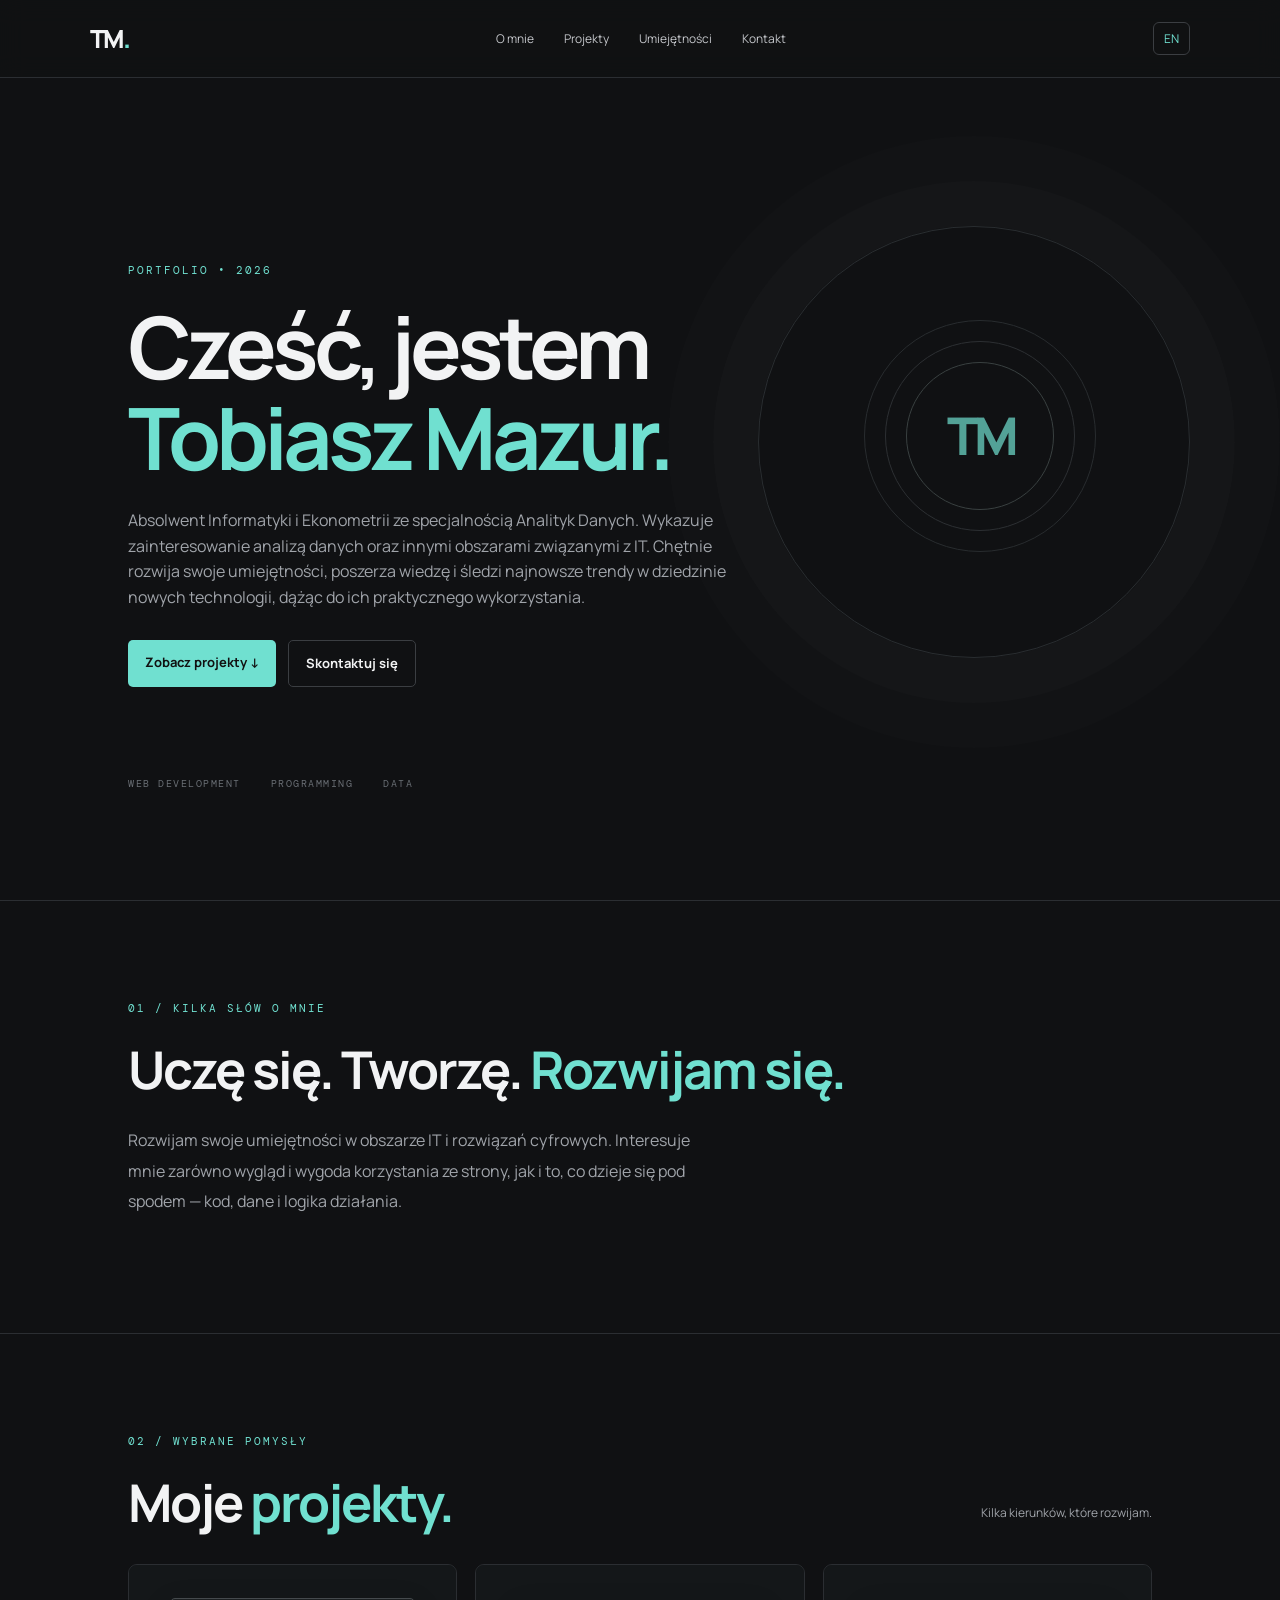
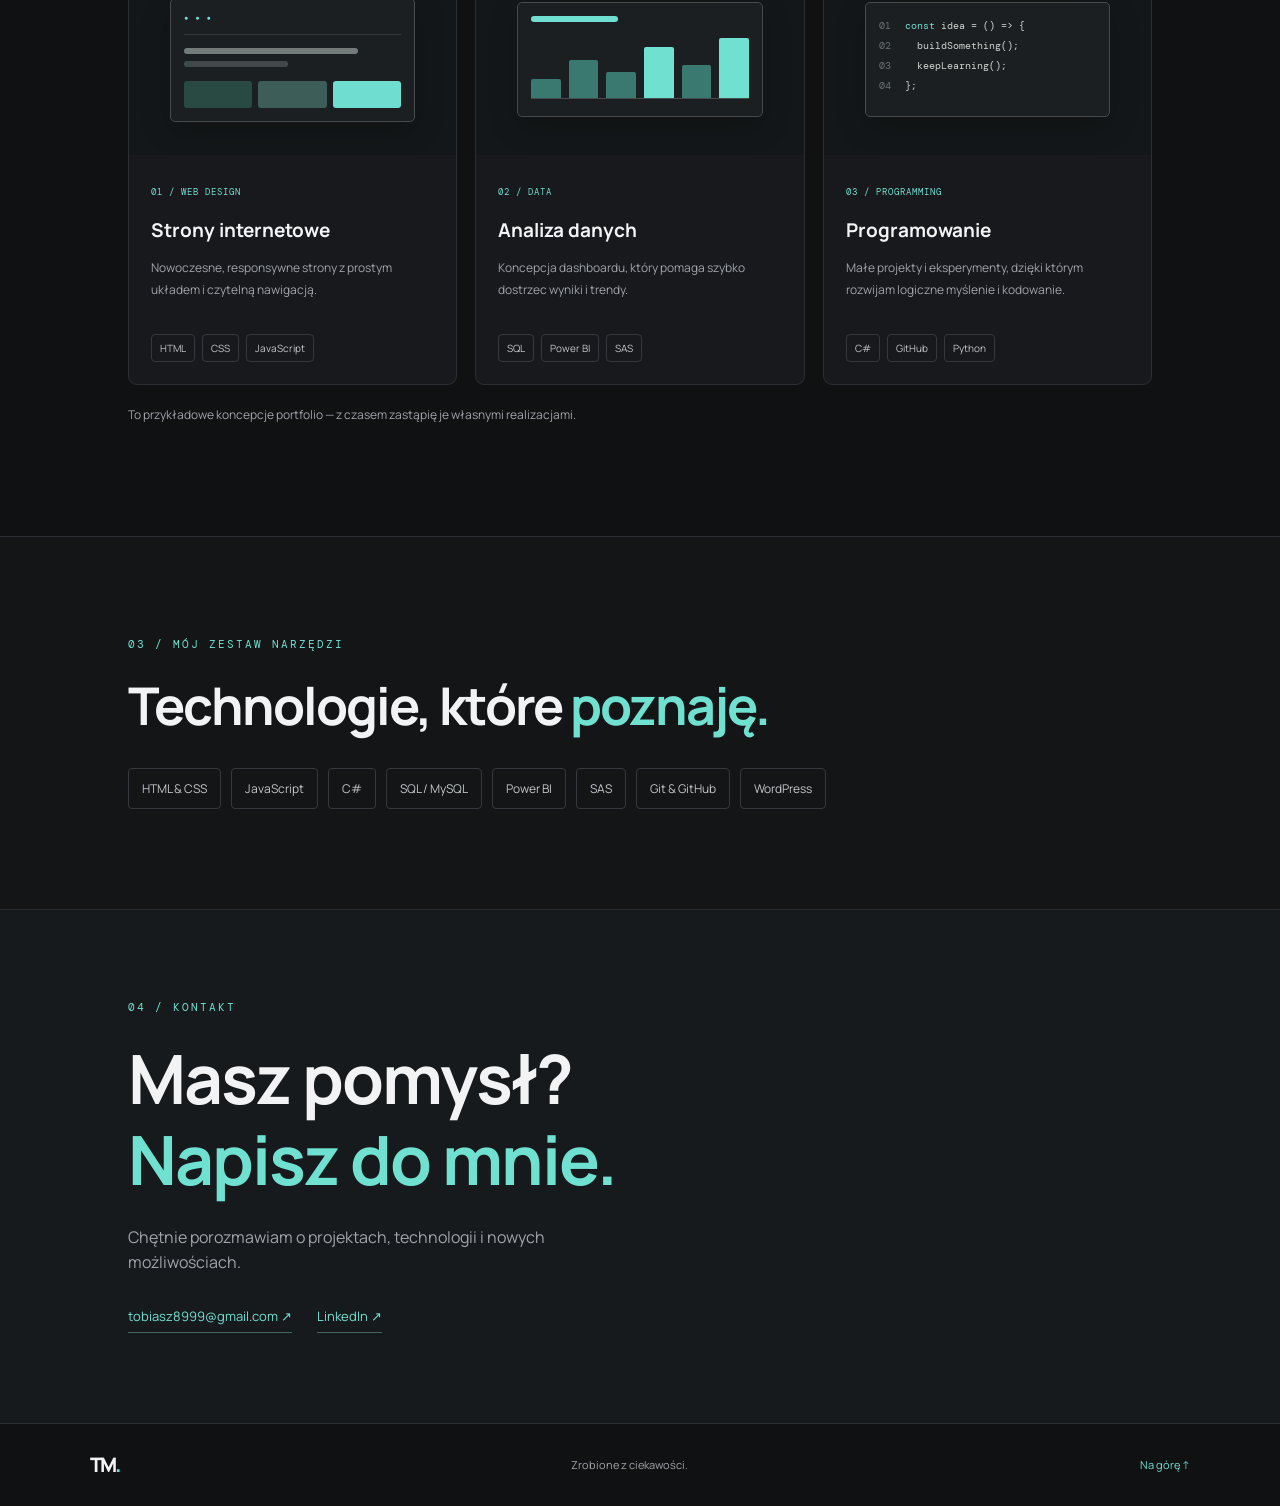
==== commit 1287895f: "Update index.html" ====
--- a/index.html
+++ b/index.html
@@ -26,7 +26,7 @@
       <div class="hero-copy">
         <p class="eyebrow" data-pl="PORTFOLIO • 2026" data-en="PORTFOLIO • 2026">PORTFOLIO • 2026</p>
         <h1 data-pl="Cześć, jestem<br><span>Tobiasz Mazur.</span>" data-en="Hi, I'm<br><span>Tobiasz Mazur.</span>">Cześć, jestem<br><span>Tobiasz Mazur.</span></h1>
-        <p class="intro" data-pl="Interesuję się tworzeniem stron internetowych, programowaniem i analizą danych. Lubię zamieniać pomysły w proste, użyteczne rozwiązania." data-en="I'm interested in web development, programming and data analytics. I enjoy turning ideas into simple, useful solutions.">Interesuję się tworzeniem stron internetowych, programowaniem i analizą danych. Lubię zamieniać pomysły w proste, użyteczne rozwiązania.</p>
+        <p class="intro" data-pl="Absolwent Informatyki i Ekonometrii ze specjalnością Analityk Danych. Wykazuje zainteresowanie analizą danych oraz innymi obszarami związanymi z IT. Chętnie rozwija swoje umiejętności, poszerza wiedzę i śledzi najnowsze trendy w dziedzinie nowych technologii, dążąc do ich praktycznego wykorzystania." data-en="A graduate in Computer Science and Econometrics, specializing in Data Analytics. Demonstrates an interest in data analysis and other areas of IT. Eager to develop skills, expand knowledge, and stay up to date with the latest trends in technology, with a focus on applying knowledge in practice.">Absolwent Informatyki i Ekonometrii ze specjalnością Analityk Danych. Wykazuje zainteresowanie analizą danych oraz innymi obszarami związanymi z IT. Chętnie rozwija swoje umiejętności, poszerza wiedzę i śledzi najnowsze trendy w dziedzinie nowych technologii, dążąc do ich praktycznego wykorzystania.</p>
         <div class="hero-buttons">
           <a class="button primary" href="#projects" data-pl="Zobacz projekty ↓" data-en="See projects ↓">Zobacz projekty ↓</a>
           <a class="button secondary" href="#contact" data-pl="Skontaktuj się" data-en="Contact me">Skontaktuj się</a>
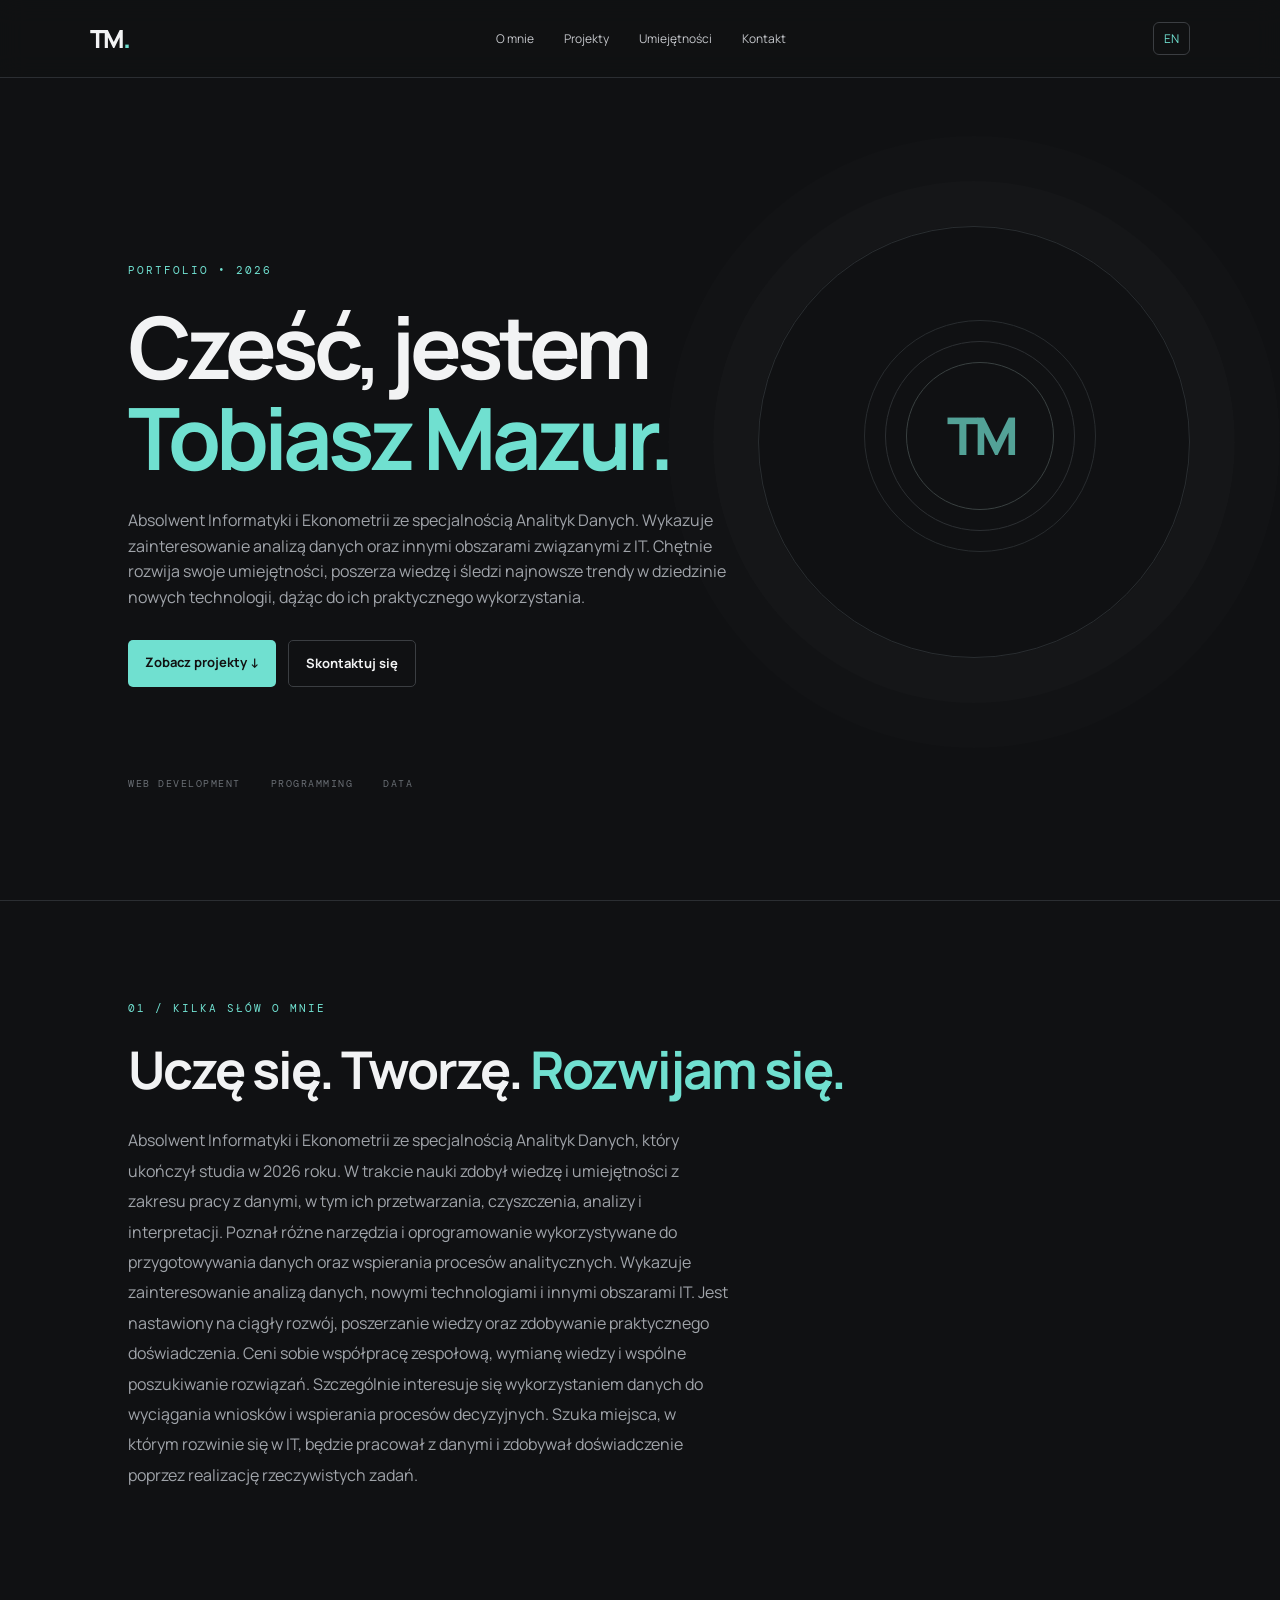
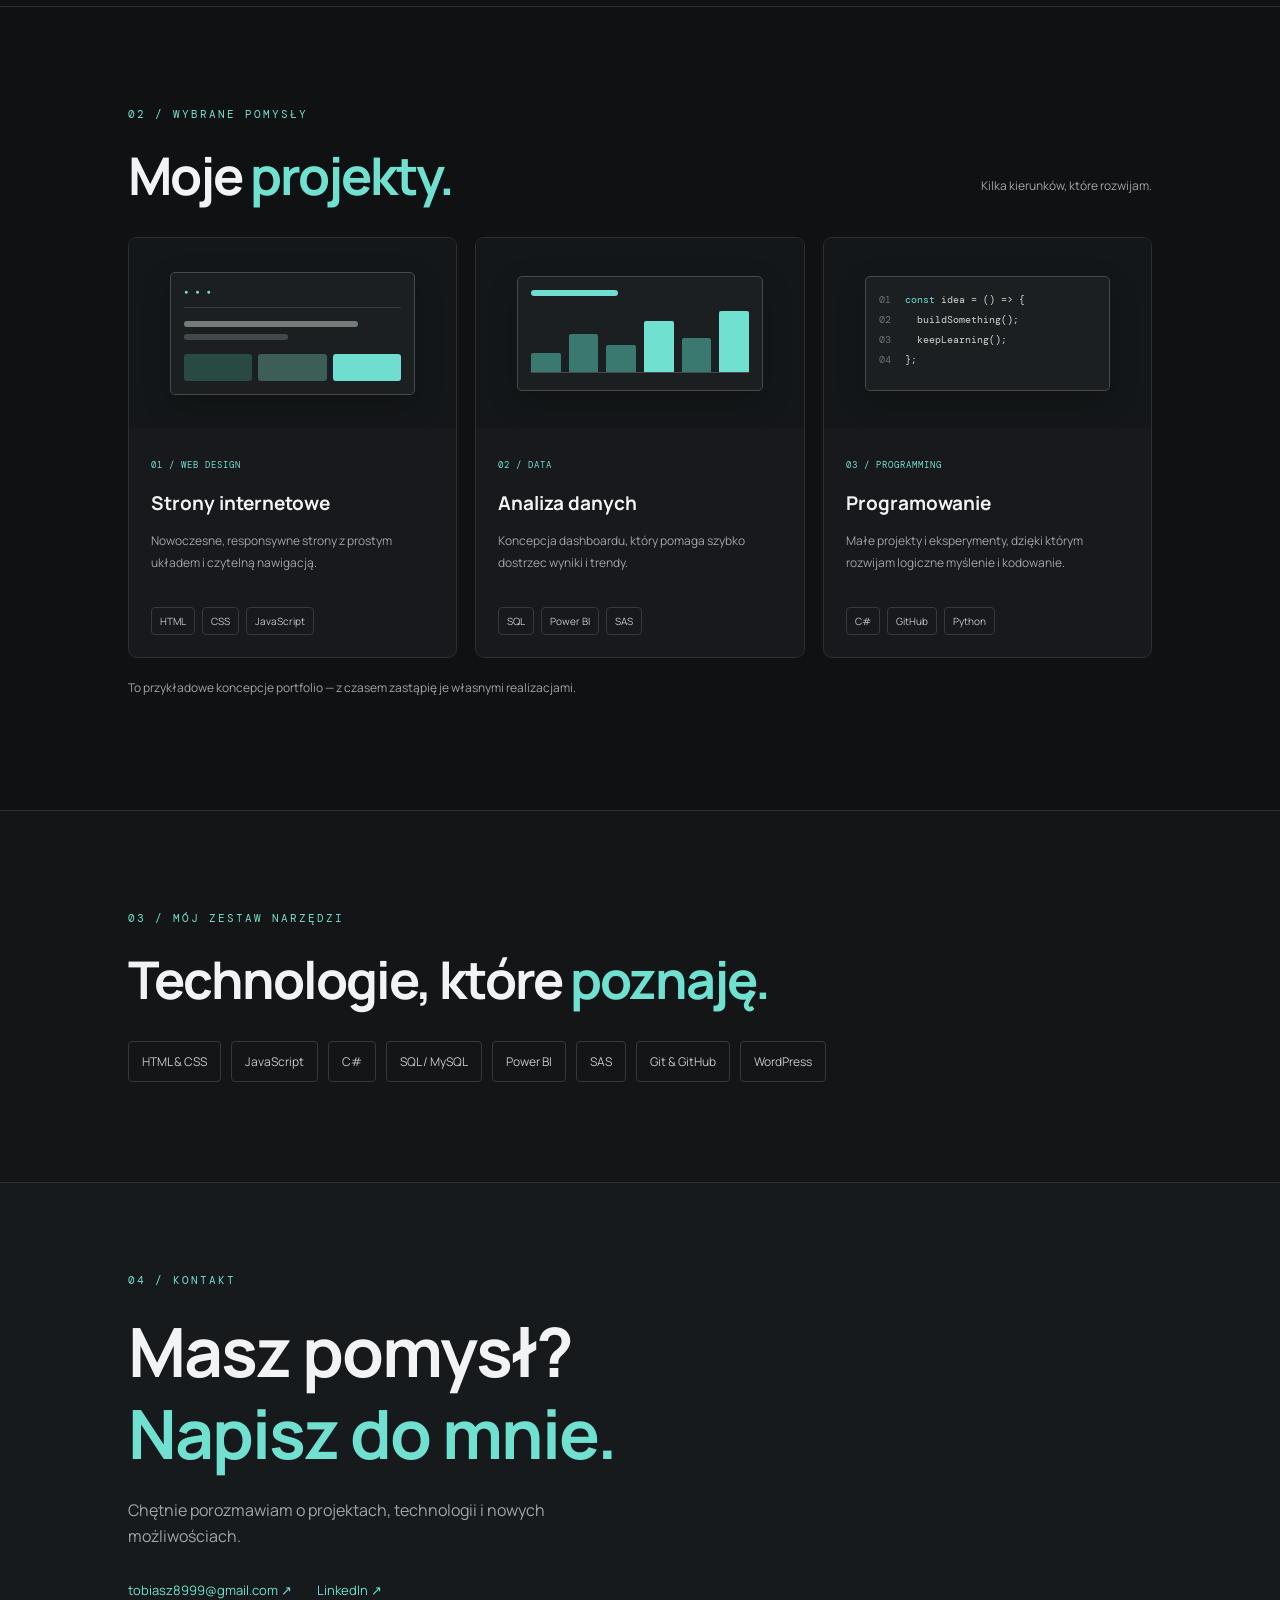
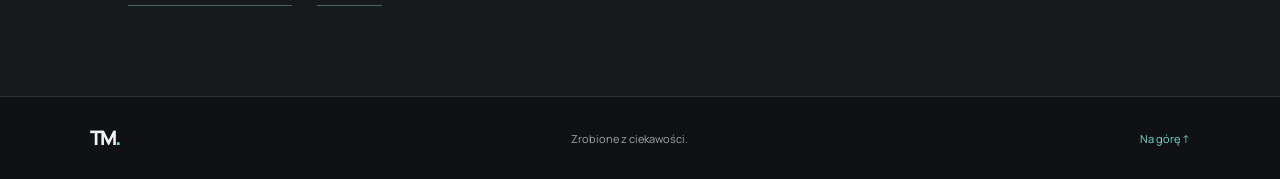
==== commit ae049bc4: "Update index.html" ====
--- a/index.html
+++ b/index.html
@@ -39,7 +39,7 @@
     <section class="section" id="about">
       <p class="eyebrow" data-pl="01 / KILKA SŁÓW O MNIE" data-en="01 / ABOUT ME">01 / KILKA SŁÓW O MNIE</p>
       <h2 data-pl="Uczę się. Tworzę. <span>Rozwijam się.</span>" data-en="Learning. Creating. <span>Growing.</span>">Uczę się. Tworzę. <span>Rozwijam się.</span></h2>
-      <p class="section-text" data-pl="Rozwijam swoje umiejętności w obszarze IT i rozwiązań cyfrowych. Interesuje mnie zarówno wygląd i wygoda korzystania ze strony, jak i to, co dzieje się pod spodem — kod, dane i logika działania." data-en="I'm developing my skills in IT and digital solutions. I'm interested in both the look and usability of a website and what happens behind the scenes — code, data and logic.">Rozwijam swoje umiejętności w obszarze IT i rozwiązań cyfrowych. Interesuje mnie zarówno wygląd i wygoda korzystania ze strony, jak i to, co dzieje się pod spodem — kod, dane i logika działania.</p>
+      <p class="section-text" data-pl="Absolwent Informatyki i Ekonometrii ze specjalnością Analityk Danych, który ukończył studia w 2026 roku. W trakcie nauki zdobył wiedzę i umiejętności z zakresu pracy z danymi, w tym ich przetwarzania, czyszczenia, analizy i interpretacji. Poznał różne narzędzia i oprogramowanie wykorzystywane do przygotowywania danych oraz wspierania procesów analitycznych. Wykazuje zainteresowanie analizą danych, nowymi technologiami i innymi obszarami IT. Jest nastawiony na ciągły rozwój, poszerzanie wiedzy oraz zdobywanie praktycznego doświadczenia. Ceni sobie współpracę zespołową, wymianę wiedzy i wspólne poszukiwanie rozwiązań. Szczególnie interesuje się wykorzystaniem danych do wyciągania wniosków i wspierania procesów decyzyjnych. Szuka miejsca, w którym rozwinie się w IT, będzie pracował z danymi i zdobywał doświadczenie poprzez realizację rzeczywistych zadań." data-en="A graduate in Computer Science and Econometrics, specializing in Data Analytics, who completed his studies in 2026. During his studies, he gained knowledge and skills in data processing, cleaning, analysis, and interpretation. He became familiar with various tools and software used for data preparation and analytical tasks. He is interested in data analytics, new technologies, and other areas of IT. He is motivated to continuously develop his skills, expand his knowledge, and gain practical experience. He values teamwork, knowledge sharing, and collaborative problem-solving. He is particularly interested in using data to draw meaningful insights and support decision-making processes. He is looking for an opportunity to grow in IT, work with data, and gain hands-on experience by tackling real-world challenges.">Absolwent Informatyki i Ekonometrii ze specjalnością Analityk Danych, który ukończył studia w 2026 roku. W trakcie nauki zdobył wiedzę i umiejętności z zakresu pracy z danymi, w tym ich przetwarzania, czyszczenia, analizy i interpretacji. Poznał różne narzędzia i oprogramowanie wykorzystywane do przygotowywania danych oraz wspierania procesów analitycznych. Wykazuje zainteresowanie analizą danych, nowymi technologiami i innymi obszarami IT. Jest nastawiony na ciągły rozwój, poszerzanie wiedzy oraz zdobywanie praktycznego doświadczenia. Ceni sobie współpracę zespołową, wymianę wiedzy i wspólne poszukiwanie rozwiązań. Szczególnie interesuje się wykorzystaniem danych do wyciągania wniosków i wspierania procesów decyzyjnych. Szuka miejsca, w którym rozwinie się w IT, będzie pracował z danymi i zdobywał doświadczenie poprzez realizację rzeczywistych zadań.</p>
     </section>
 
     <section class="section projects" id="projects">
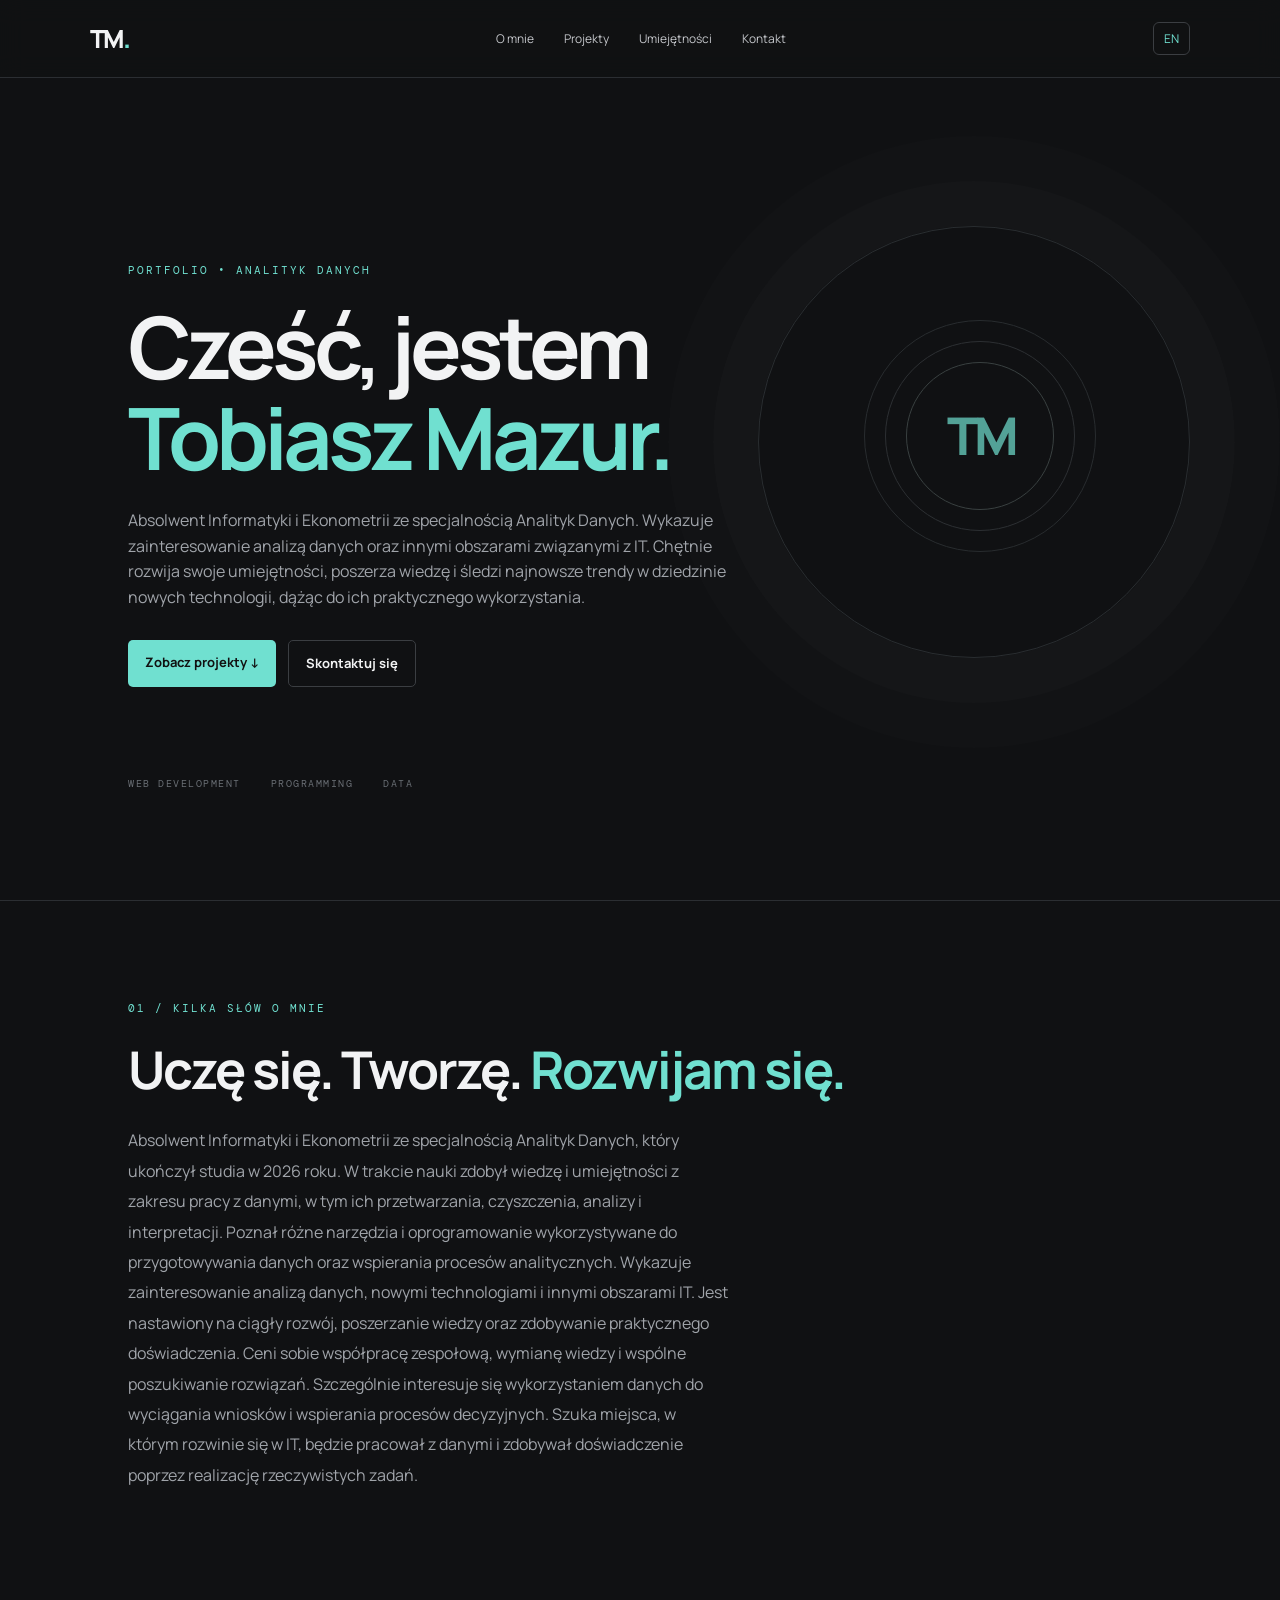
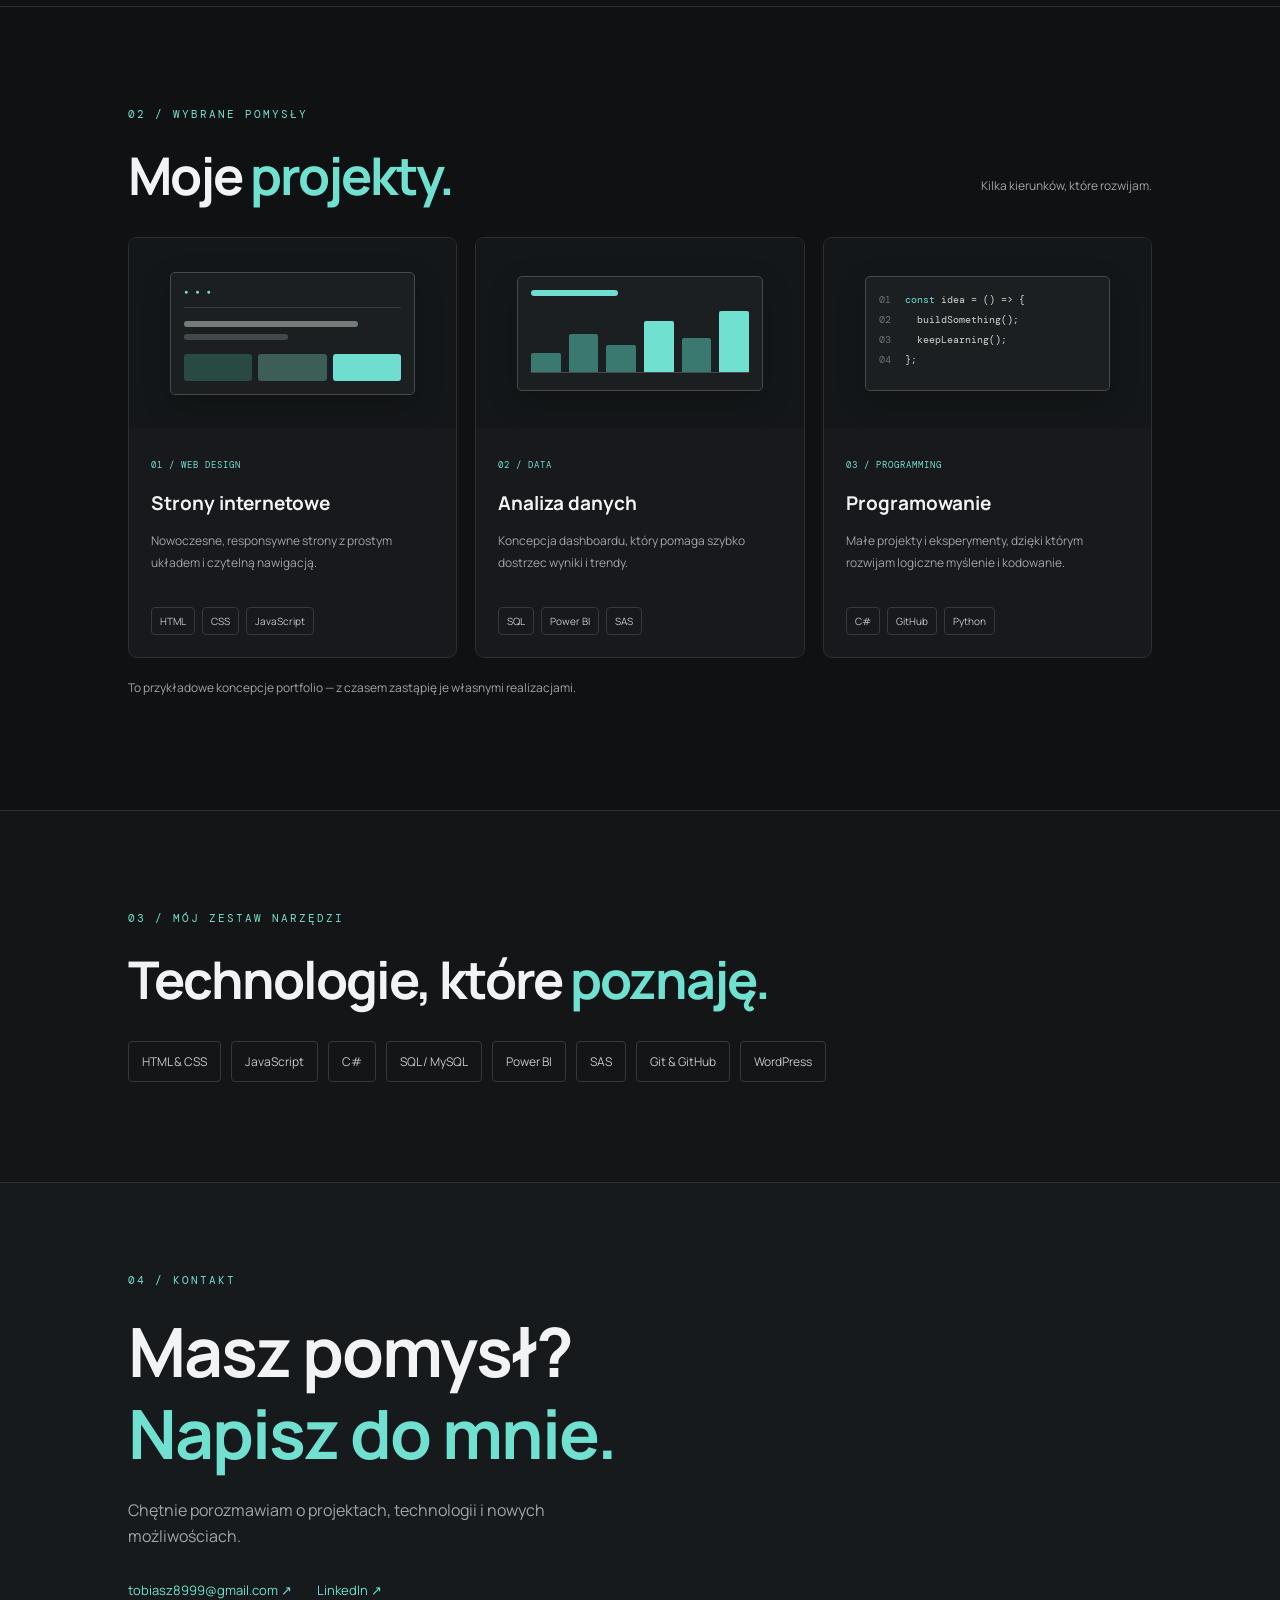
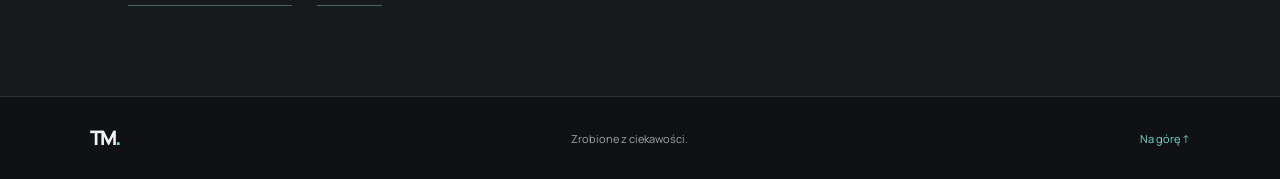
==== commit 61e7564d: "Update index.html" ====
--- a/index.html
+++ b/index.html
@@ -24,7 +24,7 @@
   <main>
     <section class="hero" id="home">
       <div class="hero-copy">
-        <p class="eyebrow" data-pl="PORTFOLIO • 2026" data-en="PORTFOLIO • 2026">PORTFOLIO • 2026</p>
+        <p class="eyebrow" data-pl="PORTFOLIO • ANALITYK DANYCH" data-en="PORTFOLIO • DATA ANALYST">PORTFOLIO • ANALITYK DANYCH</p>
         <h1 data-pl="Cześć, jestem<br><span>Tobiasz Mazur.</span>" data-en="Hi, I'm<br><span>Tobiasz Mazur.</span>">Cześć, jestem<br><span>Tobiasz Mazur.</span></h1>
         <p class="intro" data-pl="Absolwent Informatyki i Ekonometrii ze specjalnością Analityk Danych. Wykazuje zainteresowanie analizą danych oraz innymi obszarami związanymi z IT. Chętnie rozwija swoje umiejętności, poszerza wiedzę i śledzi najnowsze trendy w dziedzinie nowych technologii, dążąc do ich praktycznego wykorzystania." data-en="A graduate in Computer Science and Econometrics, specializing in Data Analytics. Demonstrates an interest in data analysis and other areas of IT. Eager to develop skills, expand knowledge, and stay up to date with the latest trends in technology, with a focus on applying knowledge in practice.">Absolwent Informatyki i Ekonometrii ze specjalnością Analityk Danych. Wykazuje zainteresowanie analizą danych oraz innymi obszarami związanymi z IT. Chętnie rozwija swoje umiejętności, poszerza wiedzę i śledzi najnowsze trendy w dziedzinie nowych technologii, dążąc do ich praktycznego wykorzystania.</p>
         <div class="hero-buttons">
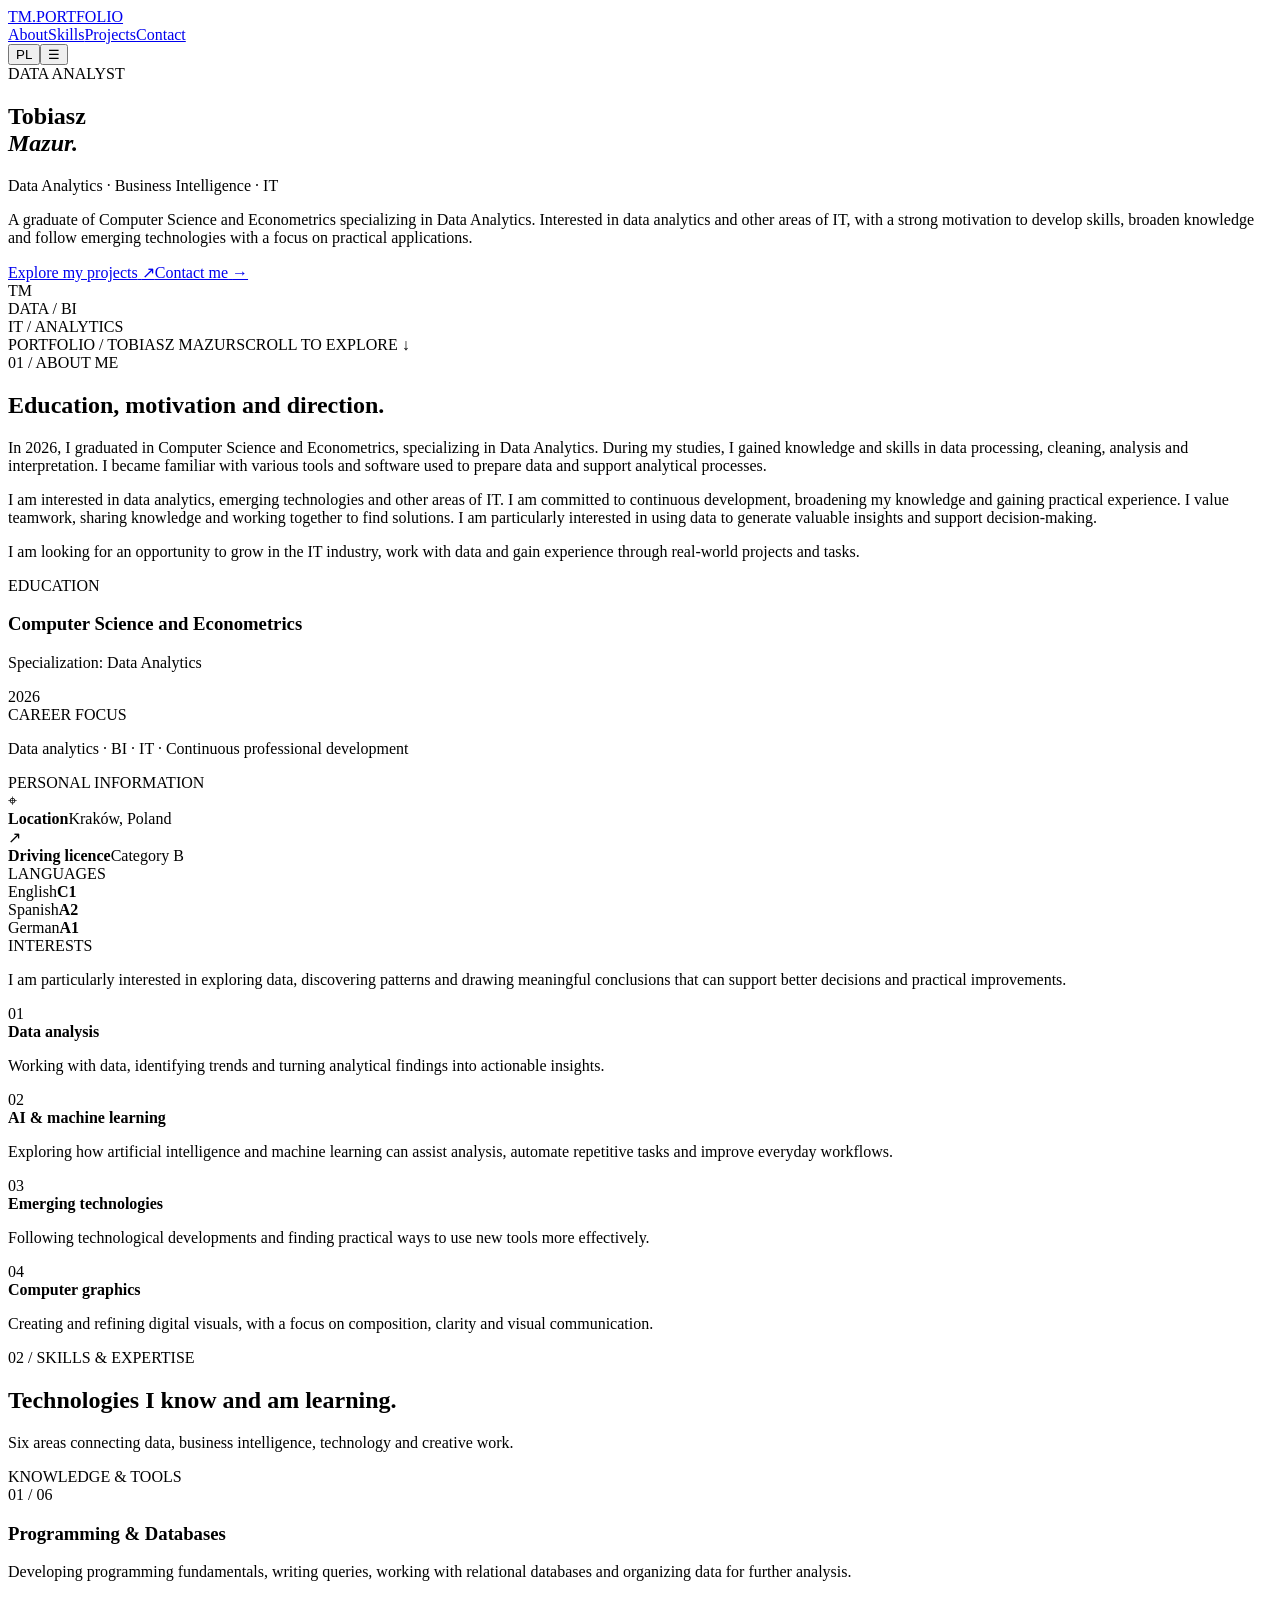
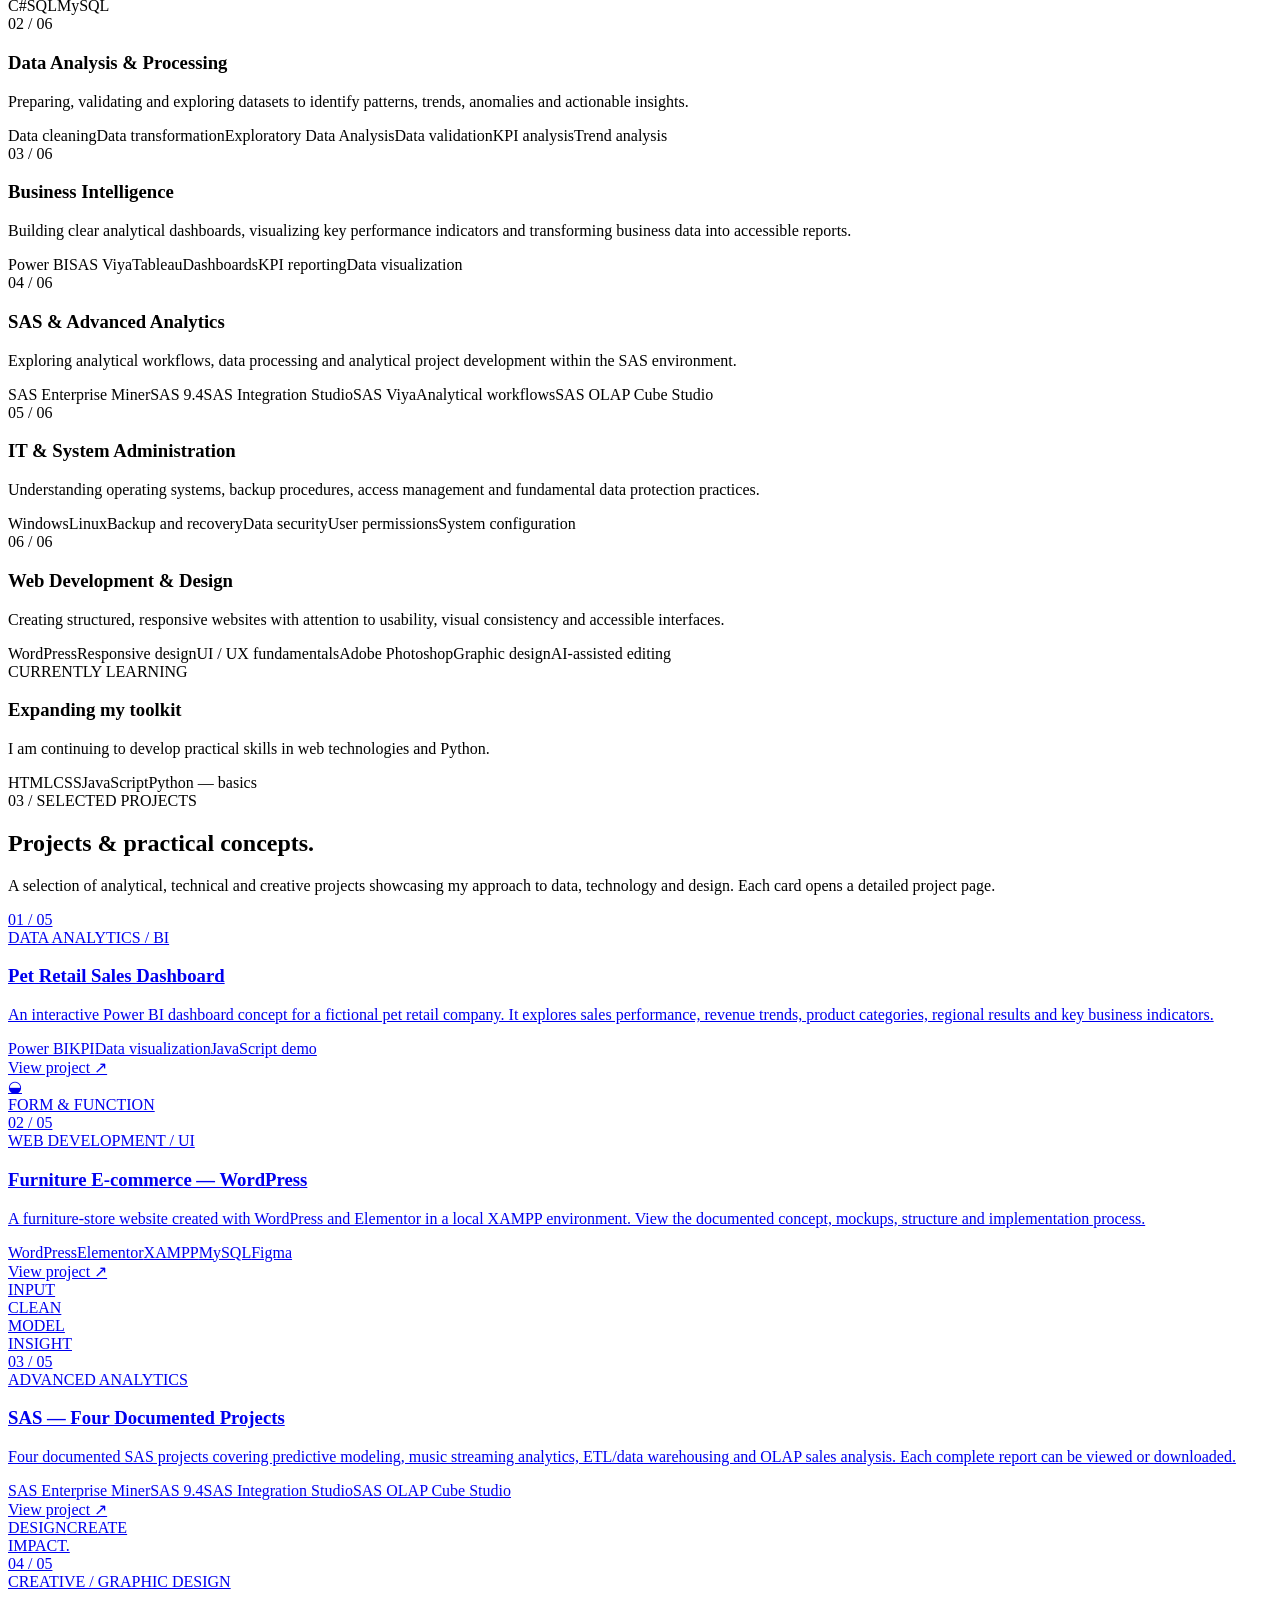
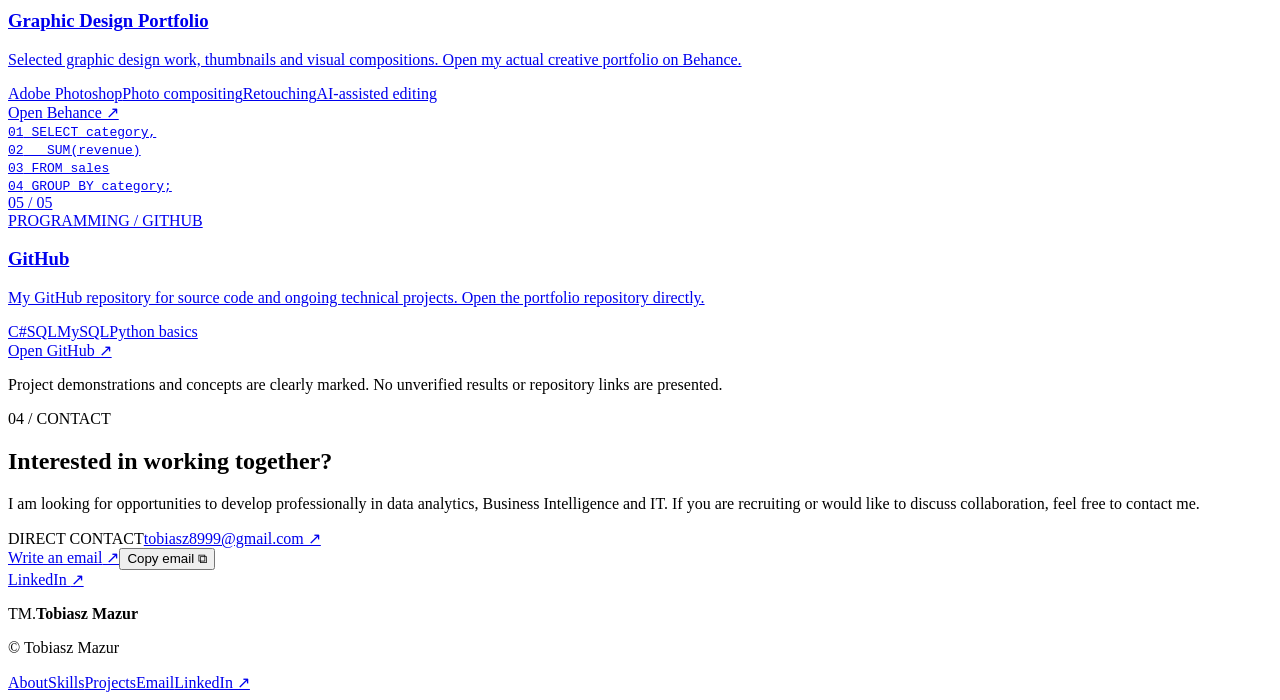
==== commit 4dce045c: "Add files via upload" ====
--- a/index.html
+++ b/index.html
@@ -1,81 +1,30 @@
 <!DOCTYPE html>
-<html lang="pl">
-<head>
-  <meta charset="UTF-8">
-  <meta name="viewport" content="width=device-width, initial-scale=1.0">
-  <meta name="theme-color" content="#101113">
-  <meta name="description" content="Portfolio Tobiasza Mazura — tworzenie stron internetowych, programowanie i analiza danych.">
-  <title>Tobiasz Mazur — Portfolio</title>
-  <link rel="icon" href="favicon.svg" type="image/svg+xml">
-  <link rel="stylesheet" href="style.css">
-</head>
-<body>
-  <header class="site-header">
-    <a class="logo" href="#home" aria-label="Tobiasz Mazur — strona główna">TM<span>.</span></a>
-    <nav>
-      <a href="#about" data-pl="O mnie" data-en="About">O mnie</a>
-      <a href="#projects" data-pl="Projekty" data-en="Projects">Projekty</a>
-      <a href="#skills" data-pl="Umiejętności" data-en="Skills">Umiejętności</a>
-      <a href="#contact" data-pl="Kontakt" data-en="Contact">Kontakt</a>
-    </nav>
-    <button class="language" id="languageToggle" aria-label="Change language">EN</button>
-  </header>
 
-  <main>
-    <section class="hero" id="home">
-      <div class="hero-copy">
-        <p class="eyebrow" data-pl="PORTFOLIO • ANALITYK DANYCH" data-en="PORTFOLIO • DATA ANALYST">PORTFOLIO • ANALITYK DANYCH</p>
-        <h1 data-pl="Cześć, jestem<br><span>Tobiasz Mazur.</span>" data-en="Hi, I'm<br><span>Tobiasz Mazur.</span>">Cześć, jestem<br><span>Tobiasz Mazur.</span></h1>
-        <p class="intro" data-pl="Absolwent Informatyki i Ekonometrii ze specjalnością Analityk Danych. Wykazuje zainteresowanie analizą danych oraz innymi obszarami związanymi z IT. Chętnie rozwija swoje umiejętności, poszerza wiedzę i śledzi najnowsze trendy w dziedzinie nowych technologii, dążąc do ich praktycznego wykorzystania." data-en="A graduate in Computer Science and Econometrics, specializing in Data Analytics. Demonstrates an interest in data analysis and other areas of IT. Eager to develop skills, expand knowledge, and stay up to date with the latest trends in technology, with a focus on applying knowledge in practice.">Absolwent Informatyki i Ekonometrii ze specjalnością Analityk Danych. Wykazuje zainteresowanie analizą danych oraz innymi obszarami związanymi z IT. Chętnie rozwija swoje umiejętności, poszerza wiedzę i śledzi najnowsze trendy w dziedzinie nowych technologii, dążąc do ich praktycznego wykorzystania.</p>
-        <div class="hero-buttons">
-          <a class="button primary" href="#projects" data-pl="Zobacz projekty ↓" data-en="See projects ↓">Zobacz projekty ↓</a>
-          <a class="button secondary" href="#contact" data-pl="Skontaktuj się" data-en="Contact me">Skontaktuj się</a>
-        </div>
-      </div>
-      <div class="hero-mark" aria-hidden="true"><span>TM</span><i></i><b></b></div>
-      <div class="hero-bottom"><span>WEB DEVELOPMENT</span><span>PROGRAMMING</span><span>DATA</span></div>
-    </section>
-
-    <section class="section" id="about">
-      <p class="eyebrow" data-pl="01 / KILKA SŁÓW O MNIE" data-en="01 / ABOUT ME">01 / KILKA SŁÓW O MNIE</p>
-      <h2 data-pl="Uczę się. Tworzę. <span>Rozwijam się.</span>" data-en="Learning. Creating. <span>Growing.</span>">Uczę się. Tworzę. <span>Rozwijam się.</span></h2>
-      <p class="section-text" data-pl="Absolwent Informatyki i Ekonometrii ze specjalnością Analityk Danych, który ukończył studia w 2026 roku. W trakcie nauki zdobył wiedzę i umiejętności z zakresu pracy z danymi, w tym ich przetwarzania, czyszczenia, analizy i interpretacji. Poznał różne narzędzia i oprogramowanie wykorzystywane do przygotowywania danych oraz wspierania procesów analitycznych. Wykazuje zainteresowanie analizą danych, nowymi technologiami i innymi obszarami IT. Jest nastawiony na ciągły rozwój, poszerzanie wiedzy oraz zdobywanie praktycznego doświadczenia. Ceni sobie współpracę zespołową, wymianę wiedzy i wspólne poszukiwanie rozwiązań. Szczególnie interesuje się wykorzystaniem danych do wyciągania wniosków i wspierania procesów decyzyjnych. Szuka miejsca, w którym rozwinie się w IT, będzie pracował z danymi i zdobywał doświadczenie poprzez realizację rzeczywistych zadań." data-en="A graduate in Computer Science and Econometrics, specializing in Data Analytics, who completed his studies in 2026. During his studies, he gained knowledge and skills in data processing, cleaning, analysis, and interpretation. He became familiar with various tools and software used for data preparation and analytical tasks. He is interested in data analytics, new technologies, and other areas of IT. He is motivated to continuously develop his skills, expand his knowledge, and gain practical experience. He values teamwork, knowledge sharing, and collaborative problem-solving. He is particularly interested in using data to draw meaningful insights and support decision-making processes. He is looking for an opportunity to grow in IT, work with data, and gain hands-on experience by tackling real-world challenges.">Absolwent Informatyki i Ekonometrii ze specjalnością Analityk Danych, który ukończył studia w 2026 roku. W trakcie nauki zdobył wiedzę i umiejętności z zakresu pracy z danymi, w tym ich przetwarzania, czyszczenia, analizy i interpretacji. Poznał różne narzędzia i oprogramowanie wykorzystywane do przygotowywania danych oraz wspierania procesów analitycznych. Wykazuje zainteresowanie analizą danych, nowymi technologiami i innymi obszarami IT. Jest nastawiony na ciągły rozwój, poszerzanie wiedzy oraz zdobywanie praktycznego doświadczenia. Ceni sobie współpracę zespołową, wymianę wiedzy i wspólne poszukiwanie rozwiązań. Szczególnie interesuje się wykorzystaniem danych do wyciągania wniosków i wspierania procesów decyzyjnych. Szuka miejsca, w którym rozwinie się w IT, będzie pracował z danymi i zdobywał doświadczenie poprzez realizację rzeczywistych zadań.</p>
-    </section>
-
-    <section class="section projects" id="projects">
-      <p class="eyebrow" data-pl="02 / WYBRANE POMYSŁY" data-en="02 / SELECTED IDEAS">02 / WYBRANE POMYSŁY</p>
-      <div class="section-title-row"><h2 data-pl="Moje <span>projekty.</span>" data-en="My <span>projects.</span>">Moje <span>projekty.</span></h2><p data-pl="Kilka kierunków, które rozwijam." data-en="A few areas I'm exploring.">Kilka kierunków, które rozwijam.</p></div>
-      <div class="project-grid">
-        <article class="project-card">
-          <div class="project-art art-web"><div class="browser"><div class="browser-dots">● ● ●</div><div class="mock-line"></div><div class="mock-line short"></div><div class="mock-blocks"><i></i><i></i><i></i></div></div></div>
-          <div class="project-info"><span class="project-type">01 / WEB DESIGN</span><h3 data-pl="Strony internetowe" data-en="Websites">Strony internetowe</h3><p data-pl="Nowoczesne, responsywne strony z prostym układem i czytelną nawigacją." data-en="Modern, responsive websites with clean layouts and clear navigation.">Nowoczesne, responsywne strony z prostym układem i czytelną nawigacją.</p><div class="tags"><span>HTML</span><span>CSS</span><span>JavaScript</span></div></div>
-        </article>
-        <article class="project-card">
-          <div class="project-art art-data"><div class="chart-window"><div class="chart-top"></div><div class="chart-bars"><i></i><i></i><i></i><i></i><i></i><i></i></div><div class="chart-line"></div></div></div>
-          <div class="project-info"><span class="project-type">02 / DATA</span><h3 data-pl="Analiza danych" data-en="Data analytics">Analiza danych</h3><p data-pl="Koncepcja dashboardu, który pomaga szybko dostrzec wyniki i trendy." data-en="A dashboard concept that makes it easier to spot results and trends.">Koncepcja dashboardu, który pomaga szybko dostrzec wyniki i trendy.</p><div class="tags"><span>SQL</span><span>Power BI</span><span>SAS</span></div></div>
-        </article>
-        <article class="project-card">
-          <div class="project-art art-code"><div class="code-window"><span>01</span> <b>const</b> idea = () =&gt; {<br><span>02</span> &nbsp; buildSomething();<br><span>03</span> &nbsp; keepLearning();<br><span>04</span> };</div></div>
-          <div class="project-info"><span class="project-type">03 / PROGRAMMING</span><h3 data-pl="Programowanie" data-en="Programming">Programowanie</h3><p data-pl="Małe projekty i eksperymenty, dzięki którym rozwijam logiczne myślenie i kodowanie." data-en="Small projects and experiments that help me develop coding and problem-solving skills.">Małe projekty i eksperymenty, dzięki którym rozwijam logiczne myślenie i kodowanie.</p><div class="tags"><span>C#</span><span>GitHub</span><span>Python</span></div></div>
-        </article>
-      </div>
-      <p class="project-note" data-pl="To przykładowe koncepcje portfolio — z czasem zastąpię je własnymi realizacjami." data-en="These are portfolio concepts — I'll replace them with my own finished work over time.">To przykładowe koncepcje portfolio — z czasem zastąpię je własnymi realizacjami.</p>
-    </section>
-
-    <section class="section skills" id="skills">
-      <p class="eyebrow" data-pl="03 / MÓJ ZESTAW NARZĘDZI" data-en="03 / MY TOOLKIT">03 / MÓJ ZESTAW NARZĘDZI</p>
-      <h2 data-pl="Technologie, które <span>poznaję.</span>" data-en="Tools I'm <span>learning.</span>">Technologie, które <span>poznaję.</span></h2>
-      <div class="skill-list"><span>HTML & CSS</span><span>JavaScript</span><span>C#</span><span>SQL / MySQL</span><span>Power BI</span><span>SAS</span><span>Git & GitHub</span><span>WordPress</span></div>
-    </section>
-
-    <section class="contact" id="contact">
-      <p class="eyebrow" data-pl="04 / KONTAKT" data-en="04 / CONTACT">04 / KONTAKT</p>
-      <h2 data-pl="Masz pomysł?<br><span>Napisz do mnie.</span>" data-en="Have an idea?<br><span>Let's talk.</span>">Masz pomysł?<br><span>Napisz do mnie.</span></h2>
-      <p data-pl="Chętnie porozmawiam o projektach, technologii i nowych możliwościach." data-en="I'm happy to talk about projects, technology and new opportunities.">Chętnie porozmawiam o projektach, technologii i nowych możliwościach.</p>
-      <div class="contact-links"><a href="mailto:tobiasz8999@gmail.com">tobiasz8999@gmail.com ↗</a><a href="https://www.linkedin.com/in/tobiaszm/" target="_blank" rel="noreferrer">LinkedIn ↗</a></div>
-    </section>
-  </main>
-  <footer><a class="logo" href="#home">TM<span>.</span></a><span data-pl="Zrobione z ciekawości." data-en="Made with curiosity.">Zrobione z ciekawości.</span><a href="#home" data-pl="Na górę ↑" data-en="Back to top ↑">Na górę ↑</a></footer>
-  <script src="script.js"></script>
-</body>
-</html>
+<html lang="en"><head><meta charset="utf-8"/><meta content="width=device-width,initial-scale=1" name="viewport"/><meta content="#0b0d12" name="theme-color"/><meta content="Tobiasz Mazur — graduate in Computer Science and Econometrics, Data Analytics specialization. Portfolio in data analytics, Business Intelligence and IT." name="description"/><title>Portfolio | Tobiasz Mazur</title><link href="assets/favicon.svg" rel="icon" type="image/svg+xml"/><link href="assets/style.css" rel="stylesheet"/></head><body><header class="header"><div class="header-inner"><a aria-label="Tobiasz Mazur homepage" class="brand" href="index.html#top"><span class="brand-icon">TM<span class="dot">.</span></span><span class="brand-sub">PORTFOLIO</span></a><nav aria-label="Main navigation" class="nav" id="navigation"><a class="nav-tile" href="index.html#about"><span data-en="About" data-pl="O mnie">About</span></a><a class="nav-tile" href="index.html#skills"><span data-en="Skills" data-pl="Umiejętności">Skills</span></a><a class="nav-tile" href="index.html#projects"><span data-en="Projects" data-pl="Projekty">Projects</span></a><a class="nav-tile" href="index.html#contact"><span data-en="Contact" data-pl="Kontakt">Contact</span></a></nav><div class="header-actions"><button aria-label="Switch language" class="lang" id="langButton" type="button">PL</button><button aria-controls="navigation" aria-expanded="false" aria-label="Toggle navigation" class="menu-toggle" id="menuButton">☰</button></div></div></header><main><section class="hero" id="top"><div class="hero-grid"></div><div class="wrap hero-inner"><div class="hero-content"><div class="status"><span data-en="DATA ANALYST" data-pl="ANALITYK DANYCH">DATA ANALYST</span></div><h1>Tobiasz<br/><em>Mazur<span class="dot">.</span></em></h1><div class="role-line">Data Analytics <span>·</span> Business Intelligence <span>·</span> IT</div><p class="hero-description" data-en="A graduate of Computer Science and Econometrics specializing in Data Analytics. Interested in data analytics and other areas of IT, with a strong motivation to develop skills, broaden knowledge and follow emerging technologies with a focus on practical applications." data-pl="Absolwent Informatyki i Ekonometrii ze specjalnością Analityk Danych. Wykazuje zainteresowanie analizą danych oraz innymi obszarami związanymi z IT. Chętnie rozwija swoje umiejętności, poszerza wiedzę i śledzi najnowsze trendy w dziedzinie nowych technologii, dążąc do ich praktycznego wykorzystania.">A graduate of Computer Science and Econometrics specializing in Data Analytics. Interested in data analytics and other areas of IT, with a strong motivation to develop skills, broaden knowledge and follow emerging technologies with a focus on practical applications.</p><div class="actions"><a class="btn btn-primary" href="#projects"><span data-en="Explore my projects" data-pl="Zobacz projekty">Explore my projects</span> <span>↗</span></a><a class="btn btn-ghost" href="#contact"><span data-en="Contact me" data-pl="Kontakt">Contact me</span> <span>→</span></a></div></div><div aria-hidden="true" class="hero-side"><div class="orb orb-one"></div><div class="orb orb-two"></div><div class="orb-center">TM</div><div class="orbit-label a">DATA / BI</div><div class="orbit-label b">IT / ANALYTICS</div></div></div><div class="wrap hero-bottom"><span>PORTFOLIO / TOBIASZ MAZUR</span><span><span data-en="SCROLL TO EXPLORE ↓" data-pl="PRZEWIŃ W DÓŁ ↓">SCROLL TO EXPLORE ↓</span></span></div></section>
+<section class="section" id="about"><div class="wrap"><div class="section-head"><span class="eyebrow">01 / <span data-en="ABOUT ME" data-pl="O MNIE">ABOUT ME</span></span><h2 data-en="Education, motivation and direction." data-pl="Wykształcenie, motywacja i kierunek rozwoju.">Education, motivation and direction.</h2></div><div class="about-layout"><div class="about-copy"><p data-en="In 2026, I graduated in Computer Science and Econometrics, specializing in Data Analytics. During my studies, I gained knowledge and skills in data processing, cleaning, analysis and interpretation. I became familiar with various tools and software used to prepare data and support analytical processes." data-pl="W 2026 roku ukończyłem studia na kierunku Informatyka i Ekonometria ze specjalnością Analityk Danych. W trakcie nauki zdobyłem wiedzę i umiejętności z zakresu pracy z danymi, w tym ich przetwarzania, czyszczenia, analizy i interpretacji. Poznałem różne narzędzia i oprogramowanie wykorzystywane do przygotowywania danych oraz wspierania procesów analitycznych.">In 2026, I graduated in Computer Science and Econometrics, specializing in Data Analytics. During my studies, I gained knowledge and skills in data processing, cleaning, analysis and interpretation. I became familiar with various tools and software used to prepare data and support analytical processes.</p><p data-en="I am interested in data analytics, emerging technologies and other areas of IT. I am committed to continuous development, broadening my knowledge and gaining practical experience. I value teamwork, sharing knowledge and working together to find solutions. I am particularly interested in using data to generate valuable insights and support decision-making." data-pl="Interesuję się analizą danych, nowymi technologiami oraz innymi obszarami IT. Jestem nastawiony na ciągły rozwój, poszerzanie wiedzy i zdobywanie praktycznego doświadczenia. Cenię sobie współpracę zespołową, wymianę wiedzy oraz wspólne poszukiwanie rozwiązań. Szczególnie interesuje mnie wykorzystanie danych do wyciągania wartościowych wniosków i wspierania procesów decyzyjnych.">I am interested in data analytics, emerging technologies and other areas of IT. I am committed to continuous development, broadening my knowledge and gaining practical experience. I value teamwork, sharing knowledge and working together to find solutions. I am particularly interested in using data to generate valuable insights and support decision-making.</p><p data-en="I am looking for an opportunity to grow in the IT industry, work with data and gain experience through real-world projects and tasks." data-pl="Szukam miejsca, w którym będę mógł rozwijać się w branży IT, pracować z danymi i zdobywać doświadczenie poprzez realizację rzeczywistych projektów i zadań.">I am looking for an opportunity to grow in the IT industry, work with data and gain experience through real-world projects and tasks.</p></div><aside class="about-aside"><div class="aside-label"><span data-en="EDUCATION" data-pl="WYKSZTAŁCENIE">EDUCATION</span></div><h3><span data-en="Computer Science and Econometrics" data-pl="Informatyka i Ekonometria">Computer Science and Econometrics</span></h3><p><span data-en="Specialization: Data Analytics" data-pl="Specjalność: Analityk Danych">Specialization: Data Analytics</span></p><span class="year-stamp">2026</span><div class="aside-divider"></div><div class="aside-label"><span data-en="CAREER FOCUS" data-pl="KIERUNEK ZAWODOWY">CAREER FOCUS</span></div><p><span data-en="Data analytics · BI · IT · Continuous professional development" data-pl="Analiza danych · BI · IT · Ciągły rozwój zawodowy">Data analytics · BI · IT · Continuous professional development</span></p>
+<div class="profile-divider"></div>
+<div class="aside-label"><span data-en="PERSONAL INFORMATION" data-pl="INFORMACJE DODATKOWE">PERSONAL INFORMATION</span></div>
+<div class="profile-facts">
+<div class="profile-fact"><span aria-hidden="true" class="profile-icon">⌖</span><div><strong data-en="Location" data-pl="Miejsce zamieszkania">Location</strong><span data-en="Kraków, Poland" data-pl="Kraków">Kraków, Poland</span></div></div>
+<div class="profile-fact"><span aria-hidden="true" class="profile-icon">↗</span><div><strong data-en="Driving licence" data-pl="Prawo jazdy">Driving licence</strong><span data-en="Category B" data-pl="Kategoria B">Category B</span></div></div>
+</div>
+<div class="profile-divider"></div>
+<div class="aside-label"><span data-en="LANGUAGES" data-pl="JĘZYKI OBCE">LANGUAGES</span></div>
+<div class="language-list">
+<div class="language-item"><span data-en="English" data-pl="Angielski">English</span><b>C1</b></div>
+<div class="language-item"><span data-en="Spanish" data-pl="Hiszpański">Spanish</span><b>A2</b></div>
+<div class="language-item"><span data-en="German" data-pl="Niemiecki">German</span><b>A1</b></div>
+</div>
+<div class="profile-divider"></div>
+<div class="aside-label"><span data-en="INTERESTS" data-pl="ZAINTERESOWANIA">INTERESTS</span></div>
+<p class="interests-intro" data-en="I am particularly interested in exploring data, discovering patterns and drawing meaningful conclusions that can support better decisions and practical improvements." data-pl="Szczególnie interesuje mnie praca z danymi — ich analizowanie, odkrywanie zależności i wyciąganie wartościowych wniosków, które mogą wspierać podejmowanie decyzji oraz usprawnianie procesów.">I am particularly interested in exploring data, discovering patterns and drawing meaningful conclusions that can support better decisions and practical improvements.</p>
+<div class="interests-list">
+<div class="interest-item"><span class="interest-number">01</span><div><strong data-en="Data analysis" data-pl="Analiza danych">Data analysis</strong><p data-en="Working with data, identifying trends and turning analytical findings into actionable insights." data-pl="Przetwarzanie i interpretacja danych, dostrzeganie trendów oraz przekładanie wyników analizy na praktyczne wnioski.">Working with data, identifying trends and turning analytical findings into actionable insights.</p></div></div>
+<div class="interest-item"><span class="interest-number">02</span><div><strong data-en="AI &amp; machine learning" data-pl="AI i uczenie maszynowe">AI &amp; machine learning</strong><p data-en="Exploring how artificial intelligence and machine learning can assist analysis, automate repetitive tasks and improve everyday workflows." data-pl="Poznawanie możliwości sztucznej inteligencji i uczenia maszynowego w analizie informacji, automatyzacji powtarzalnych zadań i usprawnianiu codziennej pracy.">Exploring how artificial intelligence and machine learning can assist analysis, automate repetitive tasks and improve everyday workflows.</p></div></div>
+<div class="interest-item"><span class="interest-number">03</span><div><strong data-en="Emerging technologies" data-pl="Nowe technologie">Emerging technologies</strong><p data-en="Following technological developments and finding practical ways to use new tools more effectively." data-pl="Śledzenie rozwoju technologii i poszukiwanie sposobów na praktyczne wykorzystanie nowych narzędzi do zwiększania efektywności pracy.">Following technological developments and finding practical ways to use new tools more effectively.</p></div></div>
+<div class="interest-item"><span class="interest-number">04</span><div><strong data-en="Computer graphics" data-pl="Grafika komputerowa">Computer graphics</strong><p data-en="Creating and refining digital visuals, with a focus on composition, clarity and visual communication." data-pl="Tworzenie i dopracowywanie projektów graficznych, ze szczególnym uwzględnieniem kompozycji, estetyki i czytelnej komunikacji wizualnej.">Creating and refining digital visuals, with a focus on composition, clarity and visual communication.</p></div></div>
+</div>
+</aside></div></div></section>
+<section class="section alt" id="skills"><div class="wrap"><div class="section-head"><span class="eyebrow">02 / <span data-en="SKILLS &amp; EXPERTISE" data-pl="UMIEJĘTNOŚCI I KOMPETENCJE">SKILLS &amp; EXPERTISE</span></span><h2 data-en="Technologies I know and am learning." data-pl="Technologie, które znam i poznaję.">Technologies I know and am learning.</h2><p class="section-lead" data-en="Six areas connecting data, business intelligence, technology and creative work." data-pl="Sześć obszarów łączących dane, Business Intelligence, technologię i pracę kreatywną.">Six areas connecting data, business intelligence, technology and creative work.</p></div><div class="subsection-heading"><span class="pill-heading"><span data-en="KNOWLEDGE &amp; TOOLS" data-pl="ZNANE TECHNOLOGIE I NARZĘDZIA">KNOWLEDGE &amp; TOOLS</span></span></div><div class="skill-grid"><article class="skill-card reveal"><span class="skill-num">01 / 06</span><h3 data-en="Programming &amp; Databases" data-pl="Programowanie i bazy danych">Programming &amp; Databases</h3><p data-en="Developing programming fundamentals, writing queries, working with relational databases and organizing data for further analysis." data-pl="Rozwijanie podstaw programowania, tworzenie zapytań, praca z relacyjnymi bazami danych oraz przygotowywanie danych do dalszej analizy.">Developing programming fundamentals, writing queries, working with relational databases and organizing data for further analysis.</p><div class="tags"><span>C#</span><span>SQL</span><span>MySQL</span></div></article><article class="skill-card reveal"><span class="skill-num">02 / 06</span><h3 data-en="Data Analysis &amp; Processing" data-pl="Analiza i przetwarzanie danych">Data Analysis &amp; Processing</h3><p data-en="Preparing, validating and exploring datasets to identify patterns, trends, anomalies and actionable insights." data-pl="Przygotowywanie, walidacja i eksploracja zbiorów danych w celu identyfikowania wzorców, trendów, anomalii i praktycznych wniosków.">Preparing, validating and exploring datasets to identify patterns, trends, anomalies and actionable insights.</p><div class="tags"><span>Data cleaning</span><span>Data transformation</span><span>Exploratory Data Analysis</span><span>Data validation</span><span>KPI analysis</span><span>Trend analysis</span></div></article><article class="skill-card reveal"><span class="skill-num">03 / 06</span><h3 data-en="Business Intelligence" data-pl="Business Intelligence">Business Intelligence</h3><p data-en="Building clear analytical dashboards, visualizing key performance indicators and transforming business data into accessible reports." data-pl="Tworzenie czytelnych dashboardów analitycznych, wizualizacja kluczowych wskaźników efektywności i przekształcanie danych biznesowych w przejrzyste raporty.">Building clear analytical dashboards, visualizing key performance indicators and transforming business data into accessible reports.</p><div class="tags"><span>Power BI</span><span>SAS Viya</span><span>Tableau</span><span>Dashboards</span><span>KPI reporting</span><span>Data visualization</span></div></article><article class="skill-card reveal"><span class="skill-num">04 / 06</span><h3 data-en="SAS &amp; Advanced Analytics" data-pl="SAS i analityka zaawansowana">SAS &amp; Advanced Analytics</h3><p data-en="Exploring analytical workflows, data processing and analytical project development within the SAS environment." data-pl="Poznawanie procesów analitycznych, przetwarzania danych i realizacji projektów analitycznych w środowisku SAS.">Exploring analytical workflows, data processing and analytical project development within the SAS environment.</p><div class="tags"><span>SAS Enterprise Miner</span><span>SAS 9.4</span><span>SAS Integration Studio</span><span>SAS Viya</span><span>Analytical workflows</span><span>SAS OLAP Cube Studio</span></div></article><article class="skill-card reveal"><span class="skill-num">05 / 06</span><h3 data-en="IT &amp; System Administration" data-pl="IT i administracja systemami">IT &amp; System Administration</h3><p data-en="Understanding operating systems, backup procedures, access management and fundamental data protection practices." data-pl="Znajomość systemów operacyjnych, procedur tworzenia kopii zapasowych, zarządzania dostępem i podstaw ochrony danych.">Understanding operating systems, backup procedures, access management and fundamental data protection practices.</p><div class="tags"><span>Windows</span><span>Linux</span><span>Backup and recovery</span><span>Data security</span><span>User permissions</span><span>System configuration</span></div></article><article class="skill-card reveal"><span class="skill-num">06 / 06</span><h3 data-en="Web Development &amp; Design" data-pl="Strony WWW i projektowanie">Web Development &amp; Design</h3><p data-en="Creating structured, responsive websites with attention to usability, visual consistency and accessible interfaces." data-pl="Tworzenie responsywnych stron internetowych z naciskiem na użyteczność, spójność wizualną i dostępność interfejsu.">Creating structured, responsive websites with attention to usability, visual consistency and accessible interfaces.</p><div class="tags"><span>WordPress</span><span>Responsive design</span><span>UI / UX fundamentals</span><span>Adobe Photoshop</span><span>Graphic design</span><span>AI-assisted editing</span></div></article></div><div class="learning"><div><span class="eyebrow"><span data-en="CURRENTLY LEARNING" data-pl="AKTUALNIE POZNAJĘ I ROZWIJAM">CURRENTLY LEARNING</span></span><h3 data-en="Expanding my toolkit" data-pl="Poszerzam umiejętności">Expanding my toolkit</h3><p data-en="I am continuing to develop practical skills in web technologies and Python." data-pl="Rozwijam praktyczne umiejętności w technologiach webowych oraz języku Python.">I am continuing to develop practical skills in web technologies and Python.</p></div><div class="learning-tags"><span>HTML</span><span>CSS</span><span>JavaScript</span><span>Python — <span data-en="basics" data-pl="podstawy">basics</span></span></div></div></div></section>
+<section class="section" id="projects"><div class="wrap"><div class="section-head"><span class="eyebrow">03 / <span data-en="SELECTED PROJECTS" data-pl="WYBRANE PROJEKTY">SELECTED PROJECTS</span></span><h2 data-en="Projects &amp; practical concepts." data-pl="Projekty i koncepcje praktyczne.">Projects &amp; practical concepts.</h2><p class="section-lead" data-en="A selection of analytical, technical and creative projects showcasing my approach to data, technology and design. Each card opens a detailed project page." data-pl="Wybrane projekty analityczne, techniczne i kreatywne prezentujące moje podejście do danych, technologii i projektowania. Każdy kafelek prowadzi do osobnej podstrony.">A selection of analytical, technical and creative projects showcasing my approach to data, technology and design. Each card opens a detailed project page.</p></div><div class="project-grid"><a class="project-card reveal" href="projekty/dashboard.html"><div class="project-visual"><div class="visual visual-dashboard"><div class="visual-kpis"><i></i><i></i><i></i></div><div class="visual-chart"><i></i><i></i><i></i><i></i><i></i><i></i><i></i></div><div class="visual-base"></div></div><span class="project-index">01 / 05</span></div><div class="project-body"><span class="eyebrow"><span data-en="DATA ANALYTICS / BI" data-pl="ANALITYKA DANYCH / BI">DATA ANALYTICS / BI</span></span><h3 data-en="Pet Retail Sales Dashboard" data-pl="Dashboard sprzedażowy — branża zoologiczna">Pet Retail Sales Dashboard</h3><p class="project-desc" data-en="An interactive Power BI dashboard concept for a fictional pet retail company. It explores sales performance, revenue trends, product categories, regional results and key business indicators." data-pl="Interaktywny dashboard Power BI dla fikcyjnej firmy z branży zoologicznej. Projekt przedstawia wyniki sprzedaży, trendy przychodów, kategorie produktów, rezultaty regionalne i kluczowe wskaźniki biznesowe.">An interactive Power BI dashboard concept for a fictional pet retail company. It explores sales performance, revenue trends, product categories, regional results and key business indicators.</p><div class="tags"><span>Power BI</span><span>KPI</span><span>Data visualization</span><span>JavaScript demo</span></div><span class="project-link"><span data-en="View project ↗" data-pl="Zobacz projekt ↗">View project ↗</span></span></div></a><a class="project-card reveal" href="projekty/furniture.html"><div class="project-visual"><div class="visual visual-furniture"><div class="furniture-chair">◒</div><div class="furniture-title">FORM &amp; FUNCTION</div><div class="furniture-lines"></div></div><span class="project-index">02 / 05</span></div><div class="project-body"><span class="eyebrow"><span data-en="WEB DEVELOPMENT / UI" data-pl="TWORZENIE STRON / UI">WEB DEVELOPMENT / UI</span></span><h3 data-en="Furniture E-commerce — WordPress" data-pl="Sklep meblowy — WordPress">Furniture E-commerce — WordPress</h3><p class="project-desc" data-en="A furniture-store website created with WordPress and Elementor in a local XAMPP environment. View the documented concept, mockups, structure and implementation process." data-pl="Projekt sklepu internetowego z branży meblowej realizowany w WordPressie i Elementorze w środowisku XAMPP. Zobacz makiety, strukturę, przebieg wdrożenia i dokumentację.">A furniture-store website created with WordPress and Elementor in a local XAMPP environment. View the documented concept, mockups, structure and implementation process.</p><div class="tags"><span>WordPress</span><span>Elementor</span><span>XAMPP</span><span>MySQL</span><span>Figma</span></div><span class="project-link"><span data-en="View project ↗" data-pl="Zobacz projekt ↗">View project ↗</span></span></div></a><a class="project-card reveal" href="projekty/sas.html"><div class="project-visual"><div class="visual visual-sas"><div class="node">INPUT</div><div class="node">CLEAN</div><div class="node">MODEL</div><div class="node">INSIGHT</div></div><span class="project-index">03 / 05</span></div><div class="project-body"><span class="eyebrow"><span data-en="ADVANCED ANALYTICS" data-pl="ANALITYKA ZAAWANSOWANA">ADVANCED ANALYTICS</span></span><h3 data-en="SAS — Four Documented Projects" data-pl="SAS — cztery projekty z dokumentacją">SAS — Four Documented Projects</h3><p class="project-desc" data-en="Four documented SAS projects covering predictive modeling, music streaming analytics, ETL/data warehousing and OLAP sales analysis. Each complete report can be viewed or downloaded." data-pl="Cztery rzeczywiste projekty analityczne: modele predykcyjne, analiza streamingu, procesy ETL i hurtownie danych oraz kostki OLAP. Każdy raport możesz obejrzeć i pobrać.">Four documented SAS projects covering predictive modeling, music streaming analytics, ETL/data warehousing and OLAP sales analysis. Each complete report can be viewed or downloaded.</p><div class="tags"><span>SAS Enterprise Miner</span><span>SAS 9.4</span><span>SAS Integration Studio</span><span>SAS OLAP Cube Studio</span></div><span class="project-link"><span data-en="View project ↗" data-pl="Zobacz projekt ↗">View project ↗</span></span></div></a><a class="project-card reveal" href="https://www.behance.net/gallery/255798155/Portfolio" rel="noopener noreferrer" target="_blank"><div class="project-visual"><div class="visual visual-graphics"><span class="graphic-a">DESIGN</span><span class="graphic-b">CREATE<br/>IMPACT.</span></div><span class="project-index">04 / 05</span></div><div class="project-body"><span class="eyebrow"><span data-en="CREATIVE / GRAPHIC DESIGN" data-pl="KREACJA / GRAFIKA">CREATIVE / GRAPHIC DESIGN</span></span><h3 data-en="Graphic Design Portfolio" data-pl="Prace graficzne">Graphic Design Portfolio</h3><p class="project-desc" data-en="Selected graphic design work, thumbnails and visual compositions. Open my actual creative portfolio on Behance." data-pl="Wybrane prace z zakresu grafiki komputerowej, projektowania miniatur i kompozycji wizualnych. Kliknij, aby zobaczyć moje rzeczywiste portfolio na Behance.">Selected graphic design work, thumbnails and visual compositions. Open my actual creative portfolio on Behance.</p><div class="tags"><span>Adobe Photoshop</span><span>Photo compositing</span><span>Retouching</span><span>AI-assisted editing</span></div><span class="project-link"><span data-en="Open Behance ↗" data-pl="Otwórz Behance ↗">Open Behance ↗</span></span></div></a><a class="project-card reveal" href="https://github.com/TobiaszM22/portfolio-TM-04.github.io" rel="noopener noreferrer" target="_blank"><div class="project-visual"><div class="visual visual-code"><code><span>01</span> SELECT category,<br/><span>02</span>   SUM(revenue)<br/><span>03</span> FROM sales<br/><span>04</span> GROUP BY category;</code></div><span class="project-index">05 / 05</span></div><div class="project-body"><span class="eyebrow"><span data-en="PROGRAMMING / GITHUB" data-pl="PROGRAMOWANIE / GITHUB">PROGRAMMING / GITHUB</span></span><h3 data-en="GitHub" data-pl="GitHub">GitHub</h3><p class="project-desc" data-en="My GitHub repository for source code and ongoing technical projects. Open the portfolio repository directly." data-pl="Moje repozytorium w serwisie GitHub — miejsce na kod źródłowy, rozwiązania techniczne i rozwijane projekty. Kliknij, aby przejść bezpośrednio do repozytorium portfolio.">My GitHub repository for source code and ongoing technical projects. Open the portfolio repository directly.</p><div class="tags"><span>C#</span><span>SQL</span><span>MySQL</span><span>Python basics</span></div><span class="project-link"><span data-en="Open GitHub ↗" data-pl="Otwórz GitHub ↗">Open GitHub ↗</span></span></div></a></div><p class="disclaimer"><span data-en="Project demonstrations and concepts are clearly marked. No unverified results or repository links are presented." data-pl="Demonstracje i koncepcje są wyraźnie oznaczone. Nie przypisuję sobie niepotwierdzonych wyników ani nieistniejących repozytoriów.">Project demonstrations and concepts are clearly marked. No unverified results or repository links are presented.</span></p></div></section>
+<section class="section contact" id="contact"><div class="wrap contact-layout"><div><span class="eyebrow">04 / <span data-en="CONTACT" data-pl="KONTAKT">CONTACT</span></span><h2 data-en="Interested in working together?" data-pl="Jesteś zainteresowany?">Interested in working together?</h2><p class="section-lead" data-en="I am looking for opportunities to develop professionally in data analytics, Business Intelligence and IT. If you are recruiting or would like to discuss collaboration, feel free to contact me." data-pl="Szukam możliwości rozwoju zawodowego w analizie danych, Business Intelligence i IT. Jeśli prowadzisz rekrutację lub chcesz porozmawiać o współpracy, zapraszam do kontaktu.">I am looking for opportunities to develop professionally in data analytics, Business Intelligence and IT. If you are recruiting or would like to discuss collaboration, feel free to contact me.</p></div><div class="contact-card"><span class="eyebrow"><span data-en="DIRECT CONTACT" data-pl="BEZPOŚREDNI KONTAKT">DIRECT CONTACT</span></span><a class="email" href="mailto:tobiasz8999@gmail.com">tobiasz8999@gmail.com ↗</a><div class="contact-buttons"><a class="btn btn-primary" href="mailto:tobiasz8999@gmail.com"><span data-en="Write an email" data-pl="Napisz e-mail">Write an email</span> ↗</a><button class="btn btn-ghost" id="copyEmail" type="button"><span data-en="Copy email" data-pl="Kopiuj e-mail">Copy email</span> ⧉</button></div><a class="social" href="https://www.linkedin.com/in/tobiaszm/" rel="noopener noreferrer" target="_blank">LinkedIn <span>↗</span></a><p aria-live="polite" class="copy-status" id="copyStatus"></p></div></div></section></main><footer class="footer"><div class="wrap footer-inner"><div><span class="brand-icon">TM<span class="dot">.</span></span><strong>Tobiasz Mazur</strong><p>© <span id="year"></span> Tobiasz Mazur</p></div><div class="footer-links"><a href="index.html#about"><span data-en="About" data-pl="O mnie">About</span></a><a href="index.html#skills"><span data-en="Skills" data-pl="Umiejętności">Skills</span></a><a href="index.html#projects"><span data-en="Projects" data-pl="Projekty">Projects</span></a><a href="mailto:tobiasz8999@gmail.com">Email</a><a href="https://www.linkedin.com/in/tobiaszm/" rel="noopener noreferrer" target="_blank">LinkedIn ↗</a></div></div></footer><script defer="" src="assets/app.js"></script></body></html>
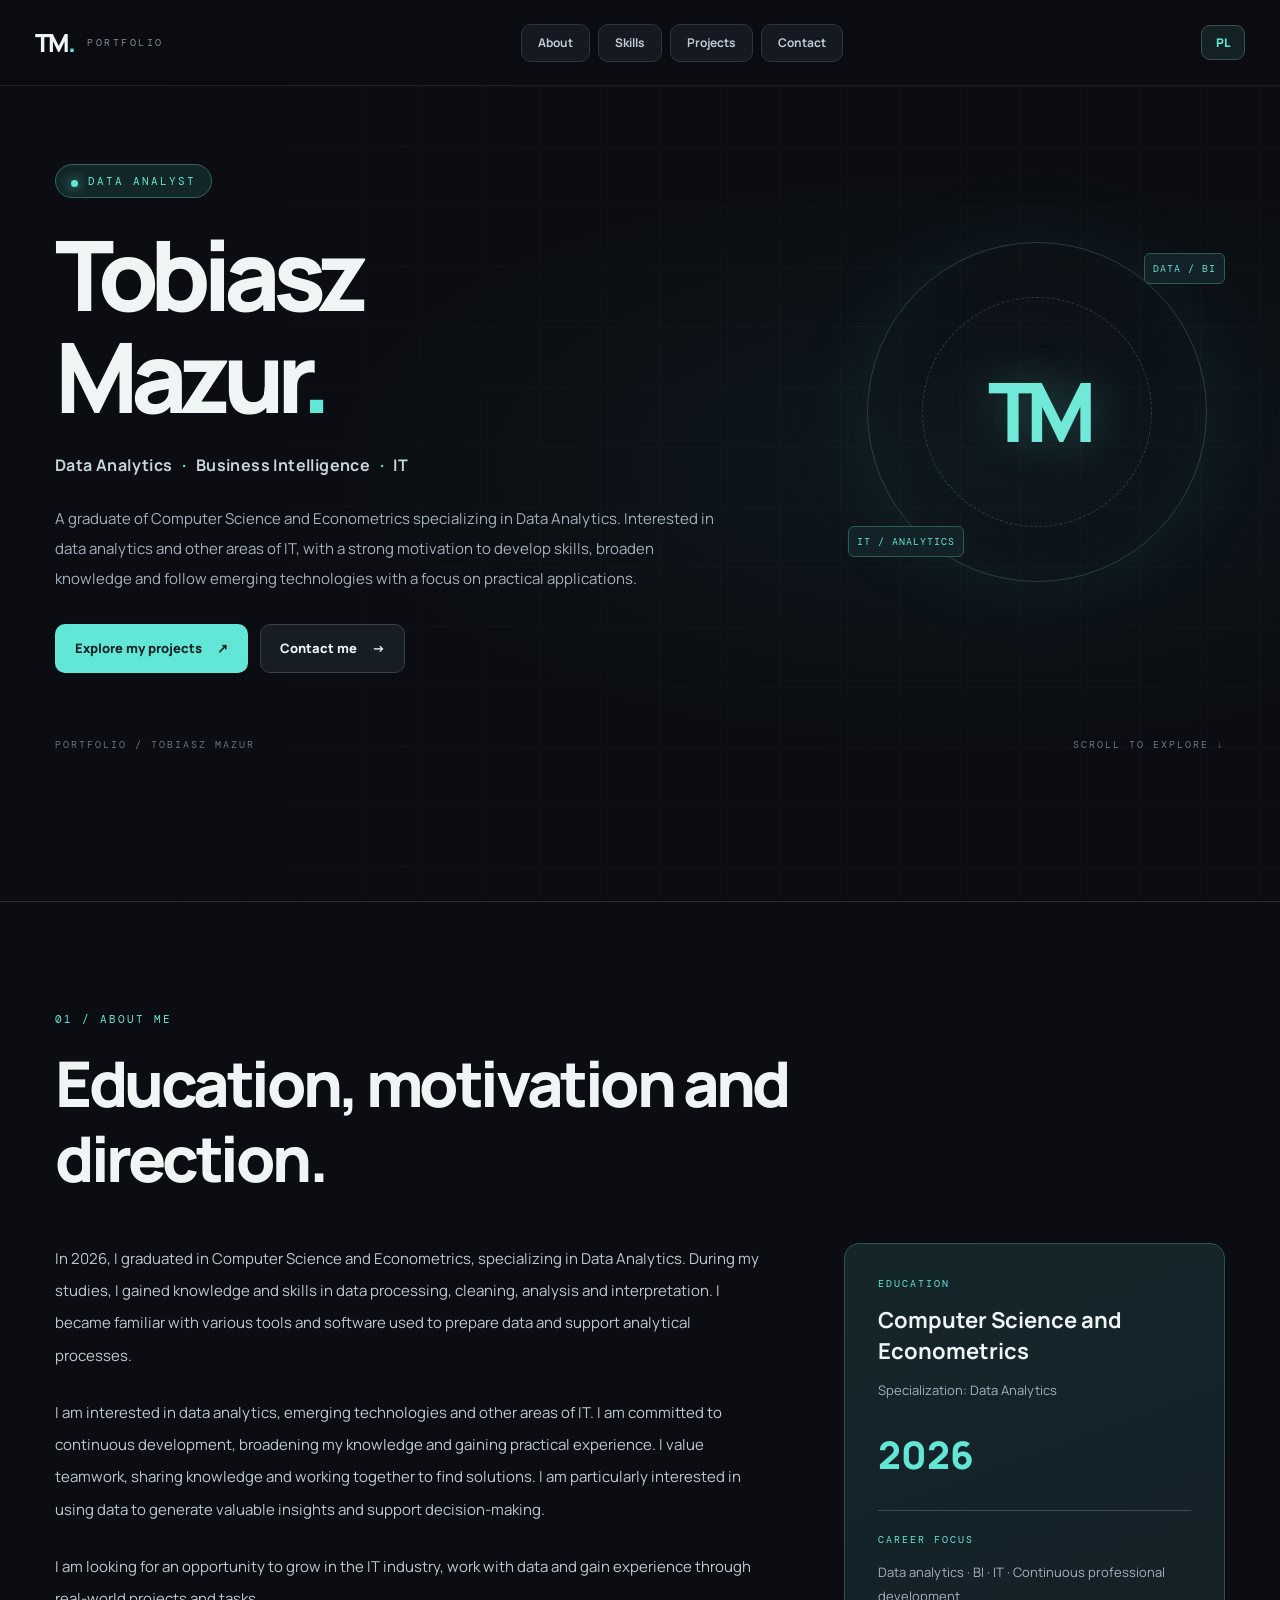
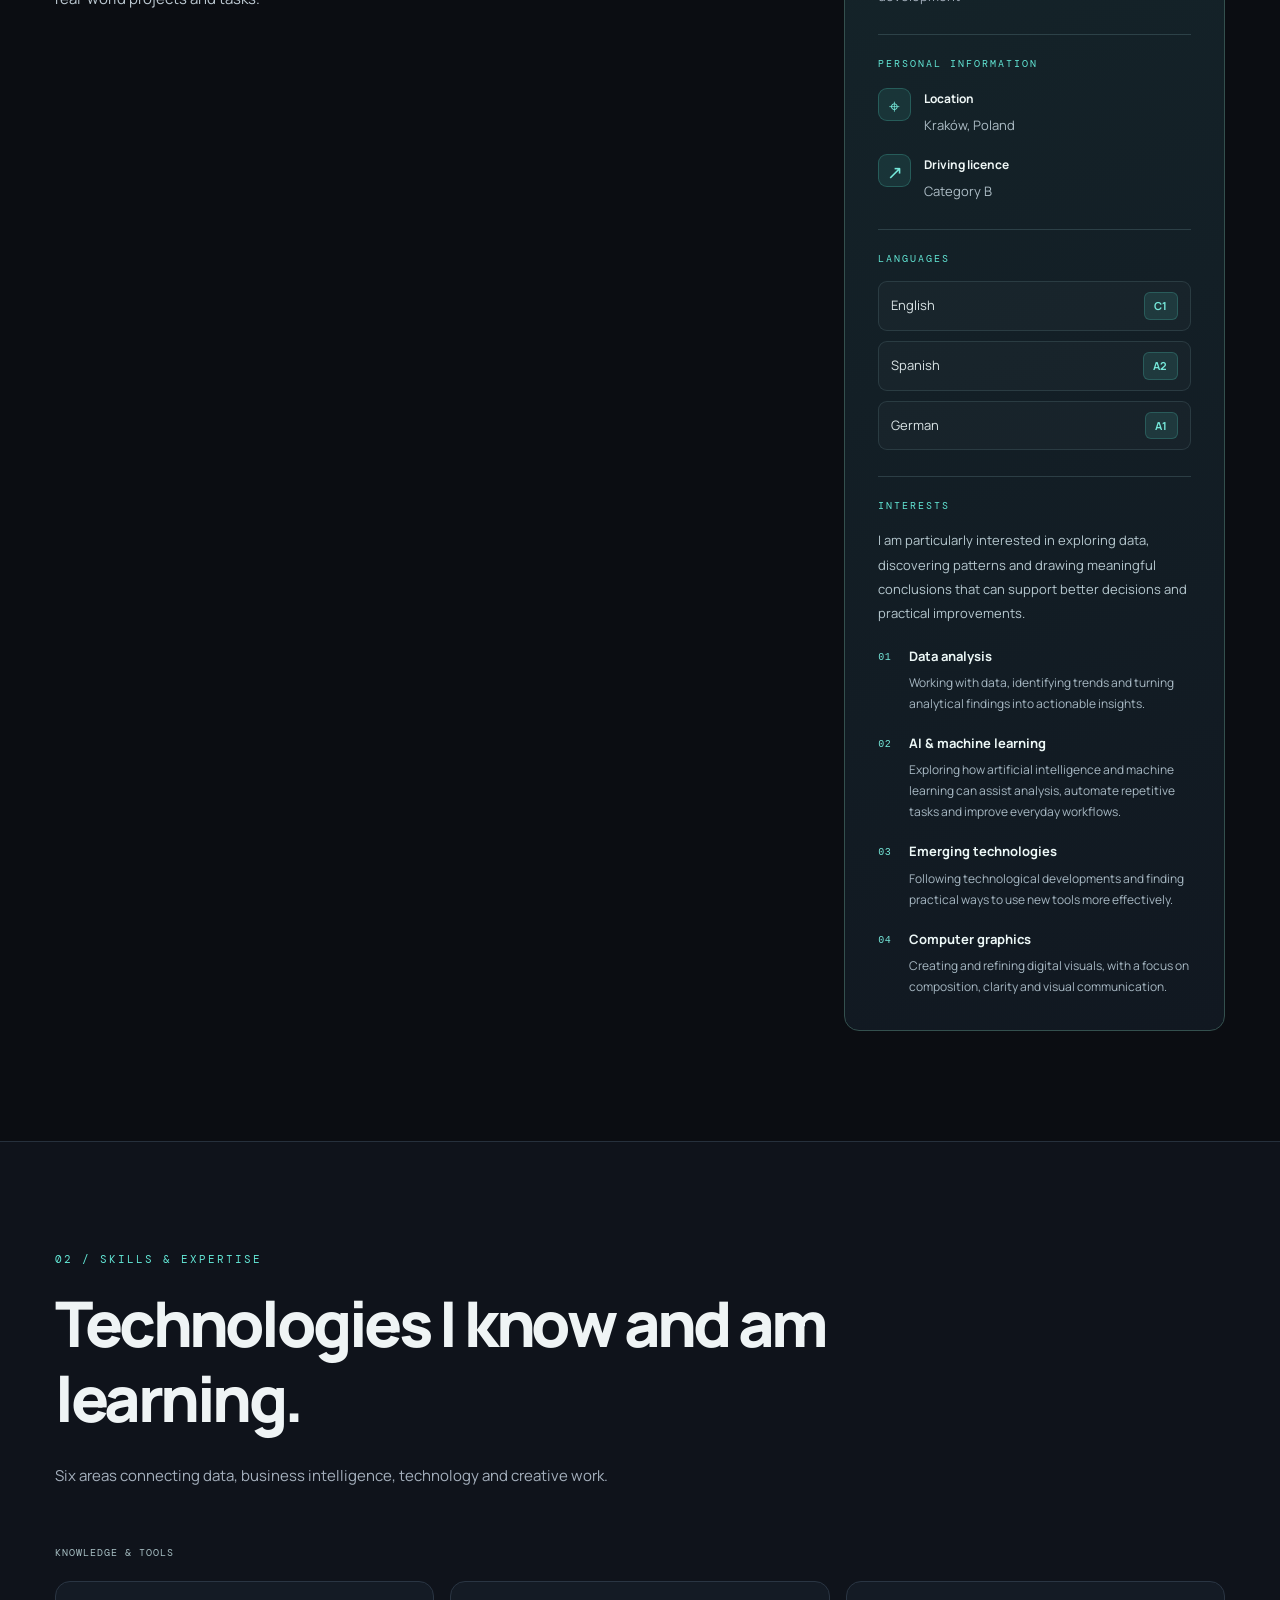
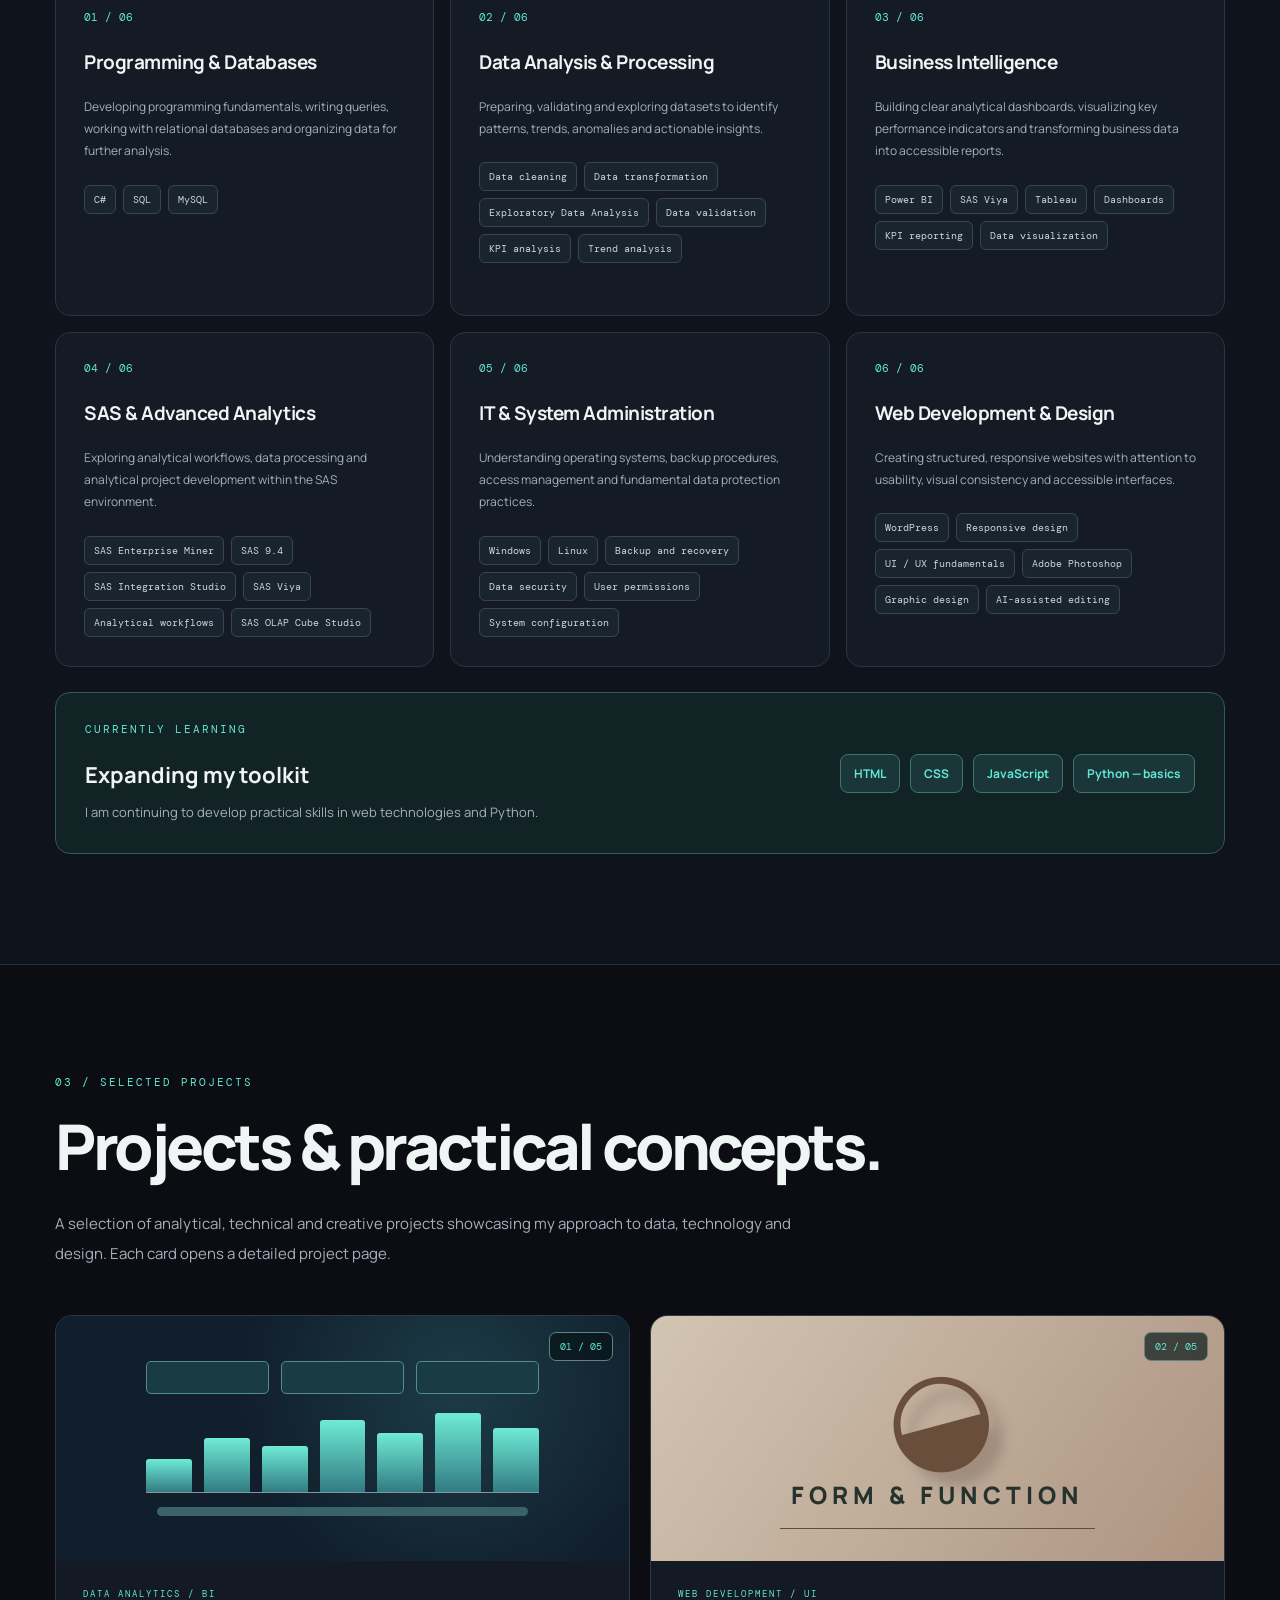
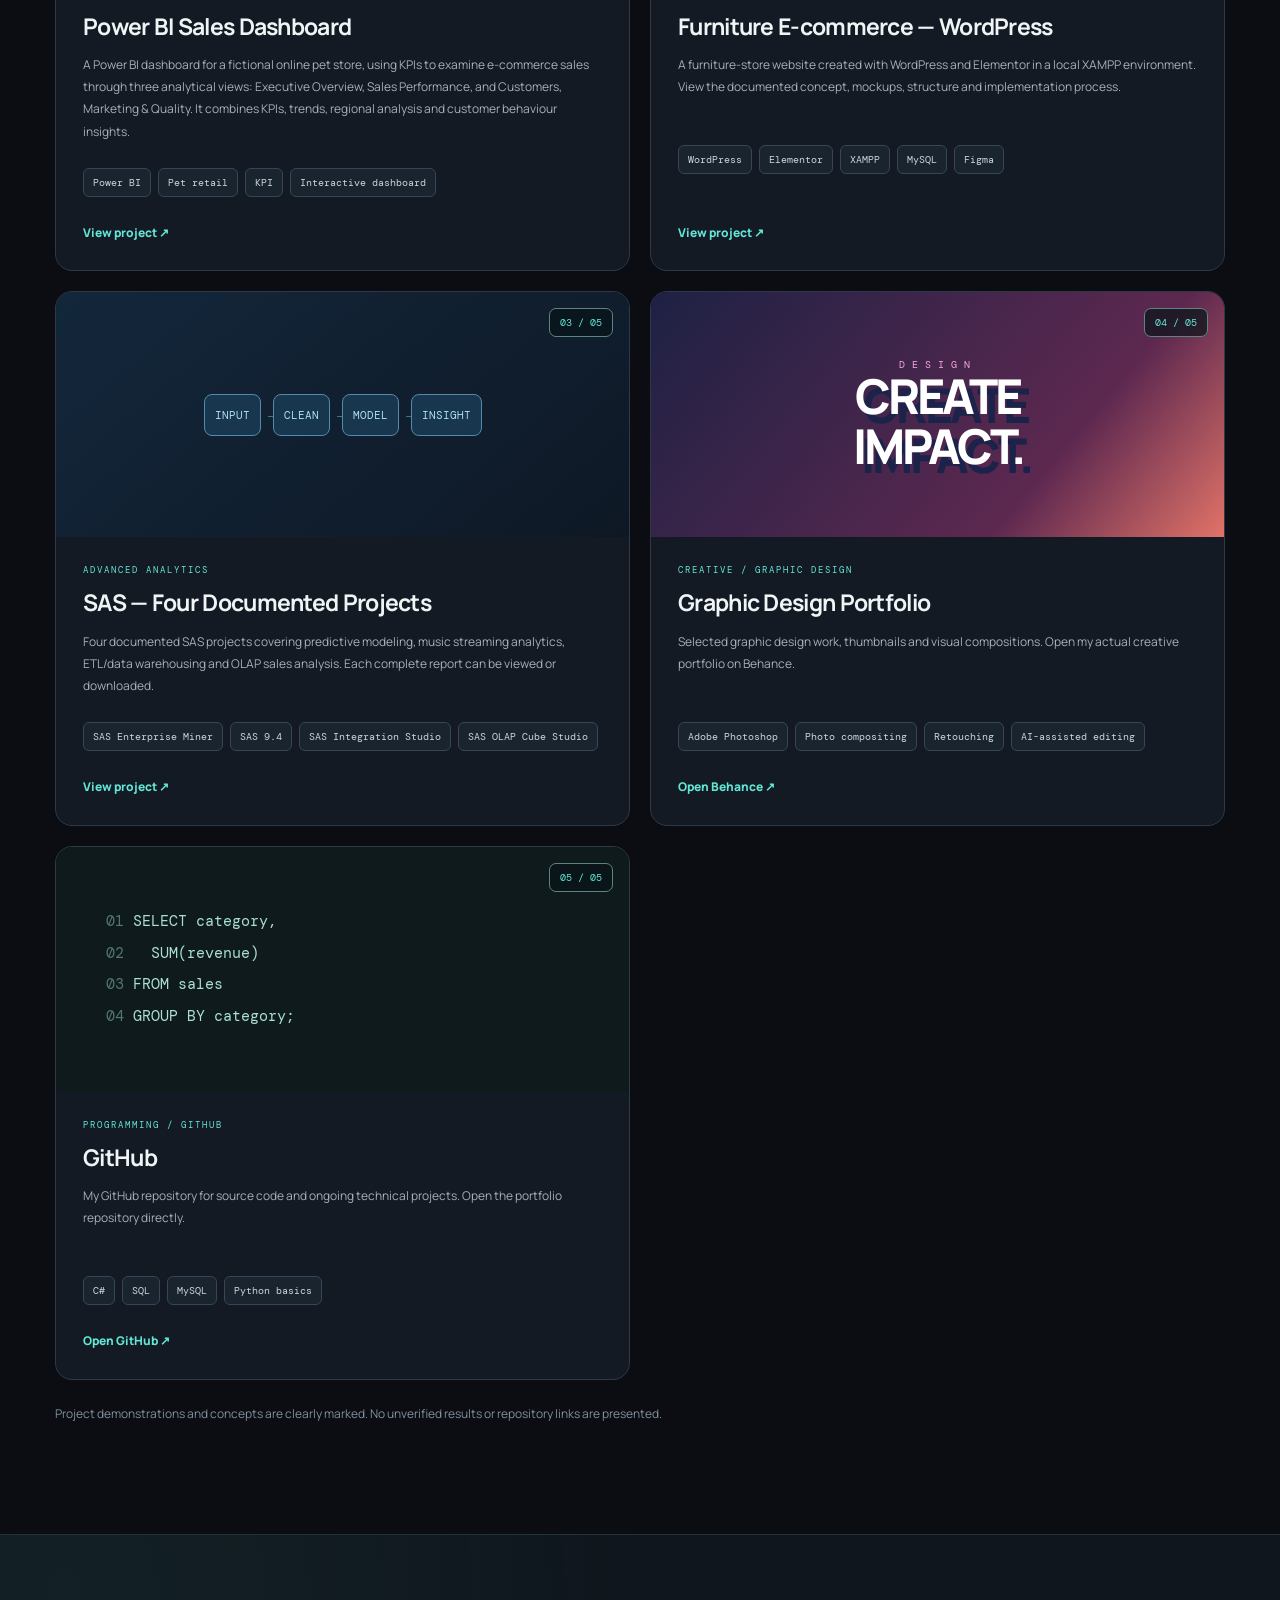
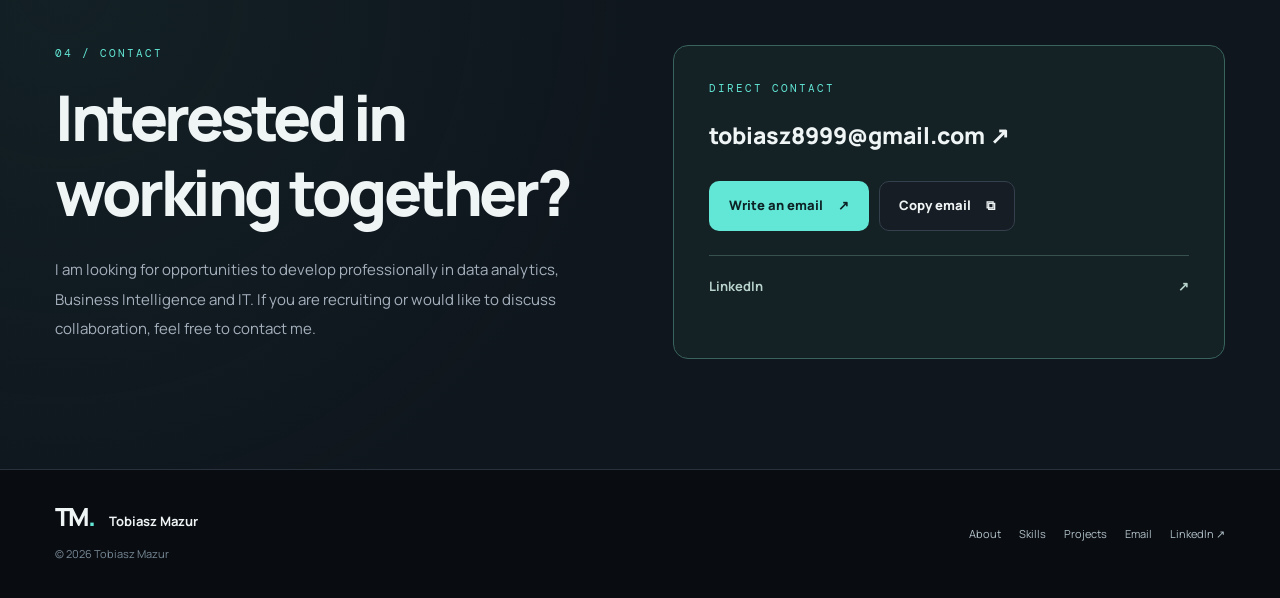
==== commit fe38b32f: "Add Power BI dashboard project Add the Power BI source file and three dashboard previews, and update" ====
--- a/index.html
+++ b/index.html
@@ -26,5 +26,5 @@
 </div>
 </aside></div></div></section>
 <section class="section alt" id="skills"><div class="wrap"><div class="section-head"><span class="eyebrow">02 / <span data-en="SKILLS &amp; EXPERTISE" data-pl="UMIEJĘTNOŚCI I KOMPETENCJE">SKILLS &amp; EXPERTISE</span></span><h2 data-en="Technologies I know and am learning." data-pl="Technologie, które znam i poznaję.">Technologies I know and am learning.</h2><p class="section-lead" data-en="Six areas connecting data, business intelligence, technology and creative work." data-pl="Sześć obszarów łączących dane, Business Intelligence, technologię i pracę kreatywną.">Six areas connecting data, business intelligence, technology and creative work.</p></div><div class="subsection-heading"><span class="pill-heading"><span data-en="KNOWLEDGE &amp; TOOLS" data-pl="ZNANE TECHNOLOGIE I NARZĘDZIA">KNOWLEDGE &amp; TOOLS</span></span></div><div class="skill-grid"><article class="skill-card reveal"><span class="skill-num">01 / 06</span><h3 data-en="Programming &amp; Databases" data-pl="Programowanie i bazy danych">Programming &amp; Databases</h3><p data-en="Developing programming fundamentals, writing queries, working with relational databases and organizing data for further analysis." data-pl="Rozwijanie podstaw programowania, tworzenie zapytań, praca z relacyjnymi bazami danych oraz przygotowywanie danych do dalszej analizy.">Developing programming fundamentals, writing queries, working with relational databases and organizing data for further analysis.</p><div class="tags"><span>C#</span><span>SQL</span><span>MySQL</span></div></article><article class="skill-card reveal"><span class="skill-num">02 / 06</span><h3 data-en="Data Analysis &amp; Processing" data-pl="Analiza i przetwarzanie danych">Data Analysis &amp; Processing</h3><p data-en="Preparing, validating and exploring datasets to identify patterns, trends, anomalies and actionable insights." data-pl="Przygotowywanie, walidacja i eksploracja zbiorów danych w celu identyfikowania wzorców, trendów, anomalii i praktycznych wniosków.">Preparing, validating and exploring datasets to identify patterns, trends, anomalies and actionable insights.</p><div class="tags"><span>Data cleaning</span><span>Data transformation</span><span>Exploratory Data Analysis</span><span>Data validation</span><span>KPI analysis</span><span>Trend analysis</span></div></article><article class="skill-card reveal"><span class="skill-num">03 / 06</span><h3 data-en="Business Intelligence" data-pl="Business Intelligence">Business Intelligence</h3><p data-en="Building clear analytical dashboards, visualizing key performance indicators and transforming business data into accessible reports." data-pl="Tworzenie czytelnych dashboardów analitycznych, wizualizacja kluczowych wskaźników efektywności i przekształcanie danych biznesowych w przejrzyste raporty.">Building clear analytical dashboards, visualizing key performance indicators and transforming business data into accessible reports.</p><div class="tags"><span>Power BI</span><span>SAS Viya</span><span>Tableau</span><span>Dashboards</span><span>KPI reporting</span><span>Data visualization</span></div></article><article class="skill-card reveal"><span class="skill-num">04 / 06</span><h3 data-en="SAS &amp; Advanced Analytics" data-pl="SAS i analityka zaawansowana">SAS &amp; Advanced Analytics</h3><p data-en="Exploring analytical workflows, data processing and analytical project development within the SAS environment." data-pl="Poznawanie procesów analitycznych, przetwarzania danych i realizacji projektów analitycznych w środowisku SAS.">Exploring analytical workflows, data processing and analytical project development within the SAS environment.</p><div class="tags"><span>SAS Enterprise Miner</span><span>SAS 9.4</span><span>SAS Integration Studio</span><span>SAS Viya</span><span>Analytical workflows</span><span>SAS OLAP Cube Studio</span></div></article><article class="skill-card reveal"><span class="skill-num">05 / 06</span><h3 data-en="IT &amp; System Administration" data-pl="IT i administracja systemami">IT &amp; System Administration</h3><p data-en="Understanding operating systems, backup procedures, access management and fundamental data protection practices." data-pl="Znajomość systemów operacyjnych, procedur tworzenia kopii zapasowych, zarządzania dostępem i podstaw ochrony danych.">Understanding operating systems, backup procedures, access management and fundamental data protection practices.</p><div class="tags"><span>Windows</span><span>Linux</span><span>Backup and recovery</span><span>Data security</span><span>User permissions</span><span>System configuration</span></div></article><article class="skill-card reveal"><span class="skill-num">06 / 06</span><h3 data-en="Web Development &amp; Design" data-pl="Strony WWW i projektowanie">Web Development &amp; Design</h3><p data-en="Creating structured, responsive websites with attention to usability, visual consistency and accessible interfaces." data-pl="Tworzenie responsywnych stron internetowych z naciskiem na użyteczność, spójność wizualną i dostępność interfejsu.">Creating structured, responsive websites with attention to usability, visual consistency and accessible interfaces.</p><div class="tags"><span>WordPress</span><span>Responsive design</span><span>UI / UX fundamentals</span><span>Adobe Photoshop</span><span>Graphic design</span><span>AI-assisted editing</span></div></article></div><div class="learning"><div><span class="eyebrow"><span data-en="CURRENTLY LEARNING" data-pl="AKTUALNIE POZNAJĘ I ROZWIJAM">CURRENTLY LEARNING</span></span><h3 data-en="Expanding my toolkit" data-pl="Poszerzam umiejętności">Expanding my toolkit</h3><p data-en="I am continuing to develop practical skills in web technologies and Python." data-pl="Rozwijam praktyczne umiejętności w technologiach webowych oraz języku Python.">I am continuing to develop practical skills in web technologies and Python.</p></div><div class="learning-tags"><span>HTML</span><span>CSS</span><span>JavaScript</span><span>Python — <span data-en="basics" data-pl="podstawy">basics</span></span></div></div></div></section>
-<section class="section" id="projects"><div class="wrap"><div class="section-head"><span class="eyebrow">03 / <span data-en="SELECTED PROJECTS" data-pl="WYBRANE PROJEKTY">SELECTED PROJECTS</span></span><h2 data-en="Projects &amp; practical concepts." data-pl="Projekty i koncepcje praktyczne.">Projects &amp; practical concepts.</h2><p class="section-lead" data-en="A selection of analytical, technical and creative projects showcasing my approach to data, technology and design. Each card opens a detailed project page." data-pl="Wybrane projekty analityczne, techniczne i kreatywne prezentujące moje podejście do danych, technologii i projektowania. Każdy kafelek prowadzi do osobnej podstrony.">A selection of analytical, technical and creative projects showcasing my approach to data, technology and design. Each card opens a detailed project page.</p></div><div class="project-grid"><a class="project-card reveal" href="projekty/dashboard.html"><div class="project-visual"><div class="visual visual-dashboard"><div class="visual-kpis"><i></i><i></i><i></i></div><div class="visual-chart"><i></i><i></i><i></i><i></i><i></i><i></i><i></i></div><div class="visual-base"></div></div><span class="project-index">01 / 05</span></div><div class="project-body"><span class="eyebrow"><span data-en="DATA ANALYTICS / BI" data-pl="ANALITYKA DANYCH / BI">DATA ANALYTICS / BI</span></span><h3 data-en="Pet Retail Sales Dashboard" data-pl="Dashboard sprzedażowy — branża zoologiczna">Pet Retail Sales Dashboard</h3><p class="project-desc" data-en="An interactive Power BI dashboard concept for a fictional pet retail company. It explores sales performance, revenue trends, product categories, regional results and key business indicators." data-pl="Interaktywny dashboard Power BI dla fikcyjnej firmy z branży zoologicznej. Projekt przedstawia wyniki sprzedaży, trendy przychodów, kategorie produktów, rezultaty regionalne i kluczowe wskaźniki biznesowe.">An interactive Power BI dashboard concept for a fictional pet retail company. It explores sales performance, revenue trends, product categories, regional results and key business indicators.</p><div class="tags"><span>Power BI</span><span>KPI</span><span>Data visualization</span><span>JavaScript demo</span></div><span class="project-link"><span data-en="View project ↗" data-pl="Zobacz projekt ↗">View project ↗</span></span></div></a><a class="project-card reveal" href="projekty/furniture.html"><div class="project-visual"><div class="visual visual-furniture"><div class="furniture-chair">◒</div><div class="furniture-title">FORM &amp; FUNCTION</div><div class="furniture-lines"></div></div><span class="project-index">02 / 05</span></div><div class="project-body"><span class="eyebrow"><span data-en="WEB DEVELOPMENT / UI" data-pl="TWORZENIE STRON / UI">WEB DEVELOPMENT / UI</span></span><h3 data-en="Furniture E-commerce — WordPress" data-pl="Sklep meblowy — WordPress">Furniture E-commerce — WordPress</h3><p class="project-desc" data-en="A furniture-store website created with WordPress and Elementor in a local XAMPP environment. View the documented concept, mockups, structure and implementation process." data-pl="Projekt sklepu internetowego z branży meblowej realizowany w WordPressie i Elementorze w środowisku XAMPP. Zobacz makiety, strukturę, przebieg wdrożenia i dokumentację.">A furniture-store website created with WordPress and Elementor in a local XAMPP environment. View the documented concept, mockups, structure and implementation process.</p><div class="tags"><span>WordPress</span><span>Elementor</span><span>XAMPP</span><span>MySQL</span><span>Figma</span></div><span class="project-link"><span data-en="View project ↗" data-pl="Zobacz projekt ↗">View project ↗</span></span></div></a><a class="project-card reveal" href="projekty/sas.html"><div class="project-visual"><div class="visual visual-sas"><div class="node">INPUT</div><div class="node">CLEAN</div><div class="node">MODEL</div><div class="node">INSIGHT</div></div><span class="project-index">03 / 05</span></div><div class="project-body"><span class="eyebrow"><span data-en="ADVANCED ANALYTICS" data-pl="ANALITYKA ZAAWANSOWANA">ADVANCED ANALYTICS</span></span><h3 data-en="SAS — Four Documented Projects" data-pl="SAS — cztery projekty z dokumentacją">SAS — Four Documented Projects</h3><p class="project-desc" data-en="Four documented SAS projects covering predictive modeling, music streaming analytics, ETL/data warehousing and OLAP sales analysis. Each complete report can be viewed or downloaded." data-pl="Cztery rzeczywiste projekty analityczne: modele predykcyjne, analiza streamingu, procesy ETL i hurtownie danych oraz kostki OLAP. Każdy raport możesz obejrzeć i pobrać.">Four documented SAS projects covering predictive modeling, music streaming analytics, ETL/data warehousing and OLAP sales analysis. Each complete report can be viewed or downloaded.</p><div class="tags"><span>SAS Enterprise Miner</span><span>SAS 9.4</span><span>SAS Integration Studio</span><span>SAS OLAP Cube Studio</span></div><span class="project-link"><span data-en="View project ↗" data-pl="Zobacz projekt ↗">View project ↗</span></span></div></a><a class="project-card reveal" href="https://www.behance.net/gallery/255798155/Portfolio" rel="noopener noreferrer" target="_blank"><div class="project-visual"><div class="visual visual-graphics"><span class="graphic-a">DESIGN</span><span class="graphic-b">CREATE<br/>IMPACT.</span></div><span class="project-index">04 / 05</span></div><div class="project-body"><span class="eyebrow"><span data-en="CREATIVE / GRAPHIC DESIGN" data-pl="KREACJA / GRAFIKA">CREATIVE / GRAPHIC DESIGN</span></span><h3 data-en="Graphic Design Portfolio" data-pl="Prace graficzne">Graphic Design Portfolio</h3><p class="project-desc" data-en="Selected graphic design work, thumbnails and visual compositions. Open my actual creative portfolio on Behance." data-pl="Wybrane prace z zakresu grafiki komputerowej, projektowania miniatur i kompozycji wizualnych. Kliknij, aby zobaczyć moje rzeczywiste portfolio na Behance.">Selected graphic design work, thumbnails and visual compositions. Open my actual creative portfolio on Behance.</p><div class="tags"><span>Adobe Photoshop</span><span>Photo compositing</span><span>Retouching</span><span>AI-assisted editing</span></div><span class="project-link"><span data-en="Open Behance ↗" data-pl="Otwórz Behance ↗">Open Behance ↗</span></span></div></a><a class="project-card reveal" href="https://github.com/TobiaszM22/portfolio-TM-04.github.io" rel="noopener noreferrer" target="_blank"><div class="project-visual"><div class="visual visual-code"><code><span>01</span> SELECT category,<br/><span>02</span>   SUM(revenue)<br/><span>03</span> FROM sales<br/><span>04</span> GROUP BY category;</code></div><span class="project-index">05 / 05</span></div><div class="project-body"><span class="eyebrow"><span data-en="PROGRAMMING / GITHUB" data-pl="PROGRAMOWANIE / GITHUB">PROGRAMMING / GITHUB</span></span><h3 data-en="GitHub" data-pl="GitHub">GitHub</h3><p class="project-desc" data-en="My GitHub repository for source code and ongoing technical projects. Open the portfolio repository directly." data-pl="Moje repozytorium w serwisie GitHub — miejsce na kod źródłowy, rozwiązania techniczne i rozwijane projekty. Kliknij, aby przejść bezpośrednio do repozytorium portfolio.">My GitHub repository for source code and ongoing technical projects. Open the portfolio repository directly.</p><div class="tags"><span>C#</span><span>SQL</span><span>MySQL</span><span>Python basics</span></div><span class="project-link"><span data-en="Open GitHub ↗" data-pl="Otwórz GitHub ↗">Open GitHub ↗</span></span></div></a></div><p class="disclaimer"><span data-en="Project demonstrations and concepts are clearly marked. No unverified results or repository links are presented." data-pl="Demonstracje i koncepcje są wyraźnie oznaczone. Nie przypisuję sobie niepotwierdzonych wyników ani nieistniejących repozytoriów.">Project demonstrations and concepts are clearly marked. No unverified results or repository links are presented.</span></p></div></section>
+<section class="section" id="projects"><div class="wrap"><div class="section-head"><span class="eyebrow">03 / <span data-en="SELECTED PROJECTS" data-pl="WYBRANE PROJEKTY">SELECTED PROJECTS</span></span><h2 data-en="Projects &amp; practical concepts." data-pl="Projekty i koncepcje praktyczne.">Projects &amp; practical concepts.</h2><p class="section-lead" data-en="A selection of analytical, technical and creative projects showcasing my approach to data, technology and design. Each card opens a detailed project page." data-pl="Wybrane projekty analityczne, techniczne i kreatywne prezentujące moje podejście do danych, technologii i projektowania. Każdy kafelek prowadzi do osobnej podstrony.">A selection of analytical, technical and creative projects showcasing my approach to data, technology and design. Each card opens a detailed project page.</p></div><div class="project-grid"><a class="project-card reveal" href="projekty/dashboard.html"><div class="project-visual"><div class="visual visual-dashboard"><div class="visual-kpis"><i></i><i></i><i></i></div><div class="visual-chart"><i></i><i></i><i></i><i></i><i></i><i></i><i></i></div><div class="visual-base"></div></div><span class="project-index">01 / 05</span></div><div class="project-body"><span class="eyebrow"><span data-en="DATA ANALYTICS / BI" data-pl="ANALITYKA DANYCH / BI">DATA ANALYTICS / BI</span></span><h3 data-en="Power BI Sales Dashboard" data-pl="Dashboard Power BI — sprzedaż e-commerce">Power BI Sales Dashboard</h3><p class="project-desc" data-en="A Power BI dashboard for a fictional online pet store, using KPIs to examine e-commerce sales through three analytical views: Executive Overview, Sales Performance, and Customers, Marketing & Quality. It combines KPIs, trends, regional analysis and customer behaviour insights." data-pl="Dashboard Power BI dla fikcyjnego sklepu zoologicznego online, wykorzystujący wskaźniki KPI do analizy sprzedaży w trzech widokach: Executive Overview, Sales Performance oraz Customers, Marketing & Quality. Projekt łączy KPI, trendy, analizę regionalną oraz wnioski dotyczące klientów i jakości realizacji zamówień.">A Power BI dashboard for a fictional online pet store, using KPIs to examine e-commerce sales through three analytical views: Executive Overview, Sales Performance, and Customers, Marketing & Quality. It combines KPIs, trends, regional analysis and customer behaviour insights.</p><div class="tags"><span>Power BI</span><span>Pet retail</span><span>KPI</span><span>Interactive dashboard</span></div><span class="project-link"><span data-en="View project ↗" data-pl="Zobacz projekt ↗">View project ↗</span></span></div></a><a class="project-card reveal" href="projekty/furniture.html"><div class="project-visual"><div class="visual visual-furniture"><div class="furniture-chair">◒</div><div class="furniture-title">FORM &amp; FUNCTION</div><div class="furniture-lines"></div></div><span class="project-index">02 / 05</span></div><div class="project-body"><span class="eyebrow"><span data-en="WEB DEVELOPMENT / UI" data-pl="TWORZENIE STRON / UI">WEB DEVELOPMENT / UI</span></span><h3 data-en="Furniture E-commerce — WordPress" data-pl="Sklep meblowy — WordPress">Furniture E-commerce — WordPress</h3><p class="project-desc" data-en="A furniture-store website created with WordPress and Elementor in a local XAMPP environment. View the documented concept, mockups, structure and implementation process." data-pl="Projekt sklepu internetowego z branży meblowej realizowany w WordPressie i Elementorze w środowisku XAMPP. Zobacz makiety, strukturę, przebieg wdrożenia i dokumentację.">A furniture-store website created with WordPress and Elementor in a local XAMPP environment. View the documented concept, mockups, structure and implementation process.</p><div class="tags"><span>WordPress</span><span>Elementor</span><span>XAMPP</span><span>MySQL</span><span>Figma</span></div><span class="project-link"><span data-en="View project ↗" data-pl="Zobacz projekt ↗">View project ↗</span></span></div></a><a class="project-card reveal" href="projekty/sas.html"><div class="project-visual"><div class="visual visual-sas"><div class="node">INPUT</div><div class="node">CLEAN</div><div class="node">MODEL</div><div class="node">INSIGHT</div></div><span class="project-index">03 / 05</span></div><div class="project-body"><span class="eyebrow"><span data-en="ADVANCED ANALYTICS" data-pl="ANALITYKA ZAAWANSOWANA">ADVANCED ANALYTICS</span></span><h3 data-en="SAS — Four Documented Projects" data-pl="SAS — cztery projekty z dokumentacją">SAS — Four Documented Projects</h3><p class="project-desc" data-en="Four documented SAS projects covering predictive modeling, music streaming analytics, ETL/data warehousing and OLAP sales analysis. Each complete report can be viewed or downloaded." data-pl="Cztery rzeczywiste projekty analityczne: modele predykcyjne, analiza streamingu, procesy ETL i hurtownie danych oraz kostki OLAP. Każdy raport możesz obejrzeć i pobrać.">Four documented SAS projects covering predictive modeling, music streaming analytics, ETL/data warehousing and OLAP sales analysis. Each complete report can be viewed or downloaded.</p><div class="tags"><span>SAS Enterprise Miner</span><span>SAS 9.4</span><span>SAS Integration Studio</span><span>SAS OLAP Cube Studio</span></div><span class="project-link"><span data-en="View project ↗" data-pl="Zobacz projekt ↗">View project ↗</span></span></div></a><a class="project-card reveal" href="https://www.behance.net/gallery/255798155/Portfolio" rel="noopener noreferrer" target="_blank"><div class="project-visual"><div class="visual visual-graphics"><span class="graphic-a">DESIGN</span><span class="graphic-b">CREATE<br/>IMPACT.</span></div><span class="project-index">04 / 05</span></div><div class="project-body"><span class="eyebrow"><span data-en="CREATIVE / GRAPHIC DESIGN" data-pl="KREACJA / GRAFIKA">CREATIVE / GRAPHIC DESIGN</span></span><h3 data-en="Graphic Design Portfolio" data-pl="Prace graficzne">Graphic Design Portfolio</h3><p class="project-desc" data-en="Selected graphic design work, thumbnails and visual compositions. Open my actual creative portfolio on Behance." data-pl="Wybrane prace z zakresu grafiki komputerowej, projektowania miniatur i kompozycji wizualnych. Kliknij, aby zobaczyć moje rzeczywiste portfolio na Behance.">Selected graphic design work, thumbnails and visual compositions. Open my actual creative portfolio on Behance.</p><div class="tags"><span>Adobe Photoshop</span><span>Photo compositing</span><span>Retouching</span><span>AI-assisted editing</span></div><span class="project-link"><span data-en="Open Behance ↗" data-pl="Otwórz Behance ↗">Open Behance ↗</span></span></div></a><a class="project-card reveal" href="https://github.com/TobiaszM22/portfolio-TM-04.github.io" rel="noopener noreferrer" target="_blank"><div class="project-visual"><div class="visual visual-code"><code><span>01</span> SELECT category,<br/><span>02</span>   SUM(revenue)<br/><span>03</span> FROM sales<br/><span>04</span> GROUP BY category;</code></div><span class="project-index">05 / 05</span></div><div class="project-body"><span class="eyebrow"><span data-en="PROGRAMMING / GITHUB" data-pl="PROGRAMOWANIE / GITHUB">PROGRAMMING / GITHUB</span></span><h3 data-en="GitHub" data-pl="GitHub">GitHub</h3><p class="project-desc" data-en="My GitHub repository for source code and ongoing technical projects. Open the portfolio repository directly." data-pl="Moje repozytorium w serwisie GitHub — miejsce na kod źródłowy, rozwiązania techniczne i rozwijane projekty. Kliknij, aby przejść bezpośrednio do repozytorium portfolio.">My GitHub repository for source code and ongoing technical projects. Open the portfolio repository directly.</p><div class="tags"><span>C#</span><span>SQL</span><span>MySQL</span><span>Python basics</span></div><span class="project-link"><span data-en="Open GitHub ↗" data-pl="Otwórz GitHub ↗">Open GitHub ↗</span></span></div></a></div><p class="disclaimer"><span data-en="Project demonstrations and concepts are clearly marked. No unverified results or repository links are presented." data-pl="Demonstracje i koncepcje są wyraźnie oznaczone. Nie przypisuję sobie niepotwierdzonych wyników ani nieistniejących repozytoriów.">Project demonstrations and concepts are clearly marked. No unverified results or repository links are presented.</span></p></div></section>
 <section class="section contact" id="contact"><div class="wrap contact-layout"><div><span class="eyebrow">04 / <span data-en="CONTACT" data-pl="KONTAKT">CONTACT</span></span><h2 data-en="Interested in working together?" data-pl="Jesteś zainteresowany?">Interested in working together?</h2><p class="section-lead" data-en="I am looking for opportunities to develop professionally in data analytics, Business Intelligence and IT. If you are recruiting or would like to discuss collaboration, feel free to contact me." data-pl="Szukam możliwości rozwoju zawodowego w analizie danych, Business Intelligence i IT. Jeśli prowadzisz rekrutację lub chcesz porozmawiać o współpracy, zapraszam do kontaktu.">I am looking for opportunities to develop professionally in data analytics, Business Intelligence and IT. If you are recruiting or would like to discuss collaboration, feel free to contact me.</p></div><div class="contact-card"><span class="eyebrow"><span data-en="DIRECT CONTACT" data-pl="BEZPOŚREDNI KONTAKT">DIRECT CONTACT</span></span><a class="email" href="mailto:tobiasz8999@gmail.com">tobiasz8999@gmail.com ↗</a><div class="contact-buttons"><a class="btn btn-primary" href="mailto:tobiasz8999@gmail.com"><span data-en="Write an email" data-pl="Napisz e-mail">Write an email</span> ↗</a><button class="btn btn-ghost" id="copyEmail" type="button"><span data-en="Copy email" data-pl="Kopiuj e-mail">Copy email</span> ⧉</button></div><a class="social" href="https://www.linkedin.com/in/tobiaszm/" rel="noopener noreferrer" target="_blank">LinkedIn <span>↗</span></a><p aria-live="polite" class="copy-status" id="copyStatus"></p></div></div></section></main><footer class="footer"><div class="wrap footer-inner"><div><span class="brand-icon">TM<span class="dot">.</span></span><strong>Tobiasz Mazur</strong><p>© <span id="year"></span> Tobiasz Mazur</p></div><div class="footer-links"><a href="index.html#about"><span data-en="About" data-pl="O mnie">About</span></a><a href="index.html#skills"><span data-en="Skills" data-pl="Umiejętności">Skills</span></a><a href="index.html#projects"><span data-en="Projects" data-pl="Projekty">Projects</span></a><a href="mailto:tobiasz8999@gmail.com">Email</a><a href="https://www.linkedin.com/in/tobiaszm/" rel="noopener noreferrer" target="_blank">LinkedIn ↗</a></div></div></footer><script defer="" src="assets/app.js"></script></body></html>
--- a/assets/style.css
+++ b/assets/style.css
@@ -0,0 +1,28 @@
+@import url('https://fonts.googleapis.com/css2?family=DM+Mono:wght@400;500&family=Manrope:wght@400;500;600;700;800&display=swap');
+:root{--bg:#0b0d12;--panel:#121620;--panel2:#171e29;--line:#29313d;--ink:#eff4f5;--muted:#a5b0bd;--a:#62e6d5;--dark:#0d1e23}*{box-sizing:border-box}html{scroll-behavior:smooth;scroll-padding-top:95px}body{margin:0;background:var(--bg);color:var(--ink);font:15px/1.8 Manrope,Arial,sans-serif}button,select{font:inherit}a{color:inherit;text-decoration:none}button{cursor:pointer}a:focus-visible,button:focus-visible,select:focus-visible{outline:2px solid var(--a);outline-offset:4px}::selection{background:var(--a);color:var(--bg)}.wrap{max-width:1230px;margin:auto;padding:0 30px}.dot{color:var(--a)}.header{position:sticky;top:0;z-index:80;border-bottom:1px solid #29303ba6;background:#0b0d12ed;backdrop-filter:blur(20px)}.header-inner{max-width:1450px;margin:auto;min-height:85px;padding:14px 35px;display:flex;align-items:center;justify-content:space-between;gap:25px}.brand{display:flex;align-items:center;gap:13px}.brand-icon{font-size:25px;font-weight:800;letter-spacing:-2px;line-height:1}.brand-sub{color:#7e8c96;font:10px 'DM Mono',monospace;letter-spacing:2.5px}.nav{display:flex;gap:8px}.nav-tile{display:flex;min-height:38px;align-items:center;padding:7px 16px;border:1px solid #2c3543;border-radius:10px;background:#141922;color:#c0cbd4;font-size:12px;font-weight:700;transition:.2s}.nav-tile:hover,.nav-tile.active{border-color:#45897f;background:#1a3033;color:var(--a);transform:translateY(-2px)}.header-actions{display:flex;gap:10px}.lang,.menu-toggle{border:1px solid #39514f;color:var(--a);background:#152225;padding:6px 14px;border-radius:9px;font-size:12px;font-weight:800}.menu-toggle{display:none}.hero{min-height:calc(100svh - 85px);position:relative;overflow:hidden;isolation:isolate;background:radial-gradient(ellipse at 75% 46%,#16303655,transparent 47%),var(--bg)}.hero-grid{position:absolute;inset:0;background-image:linear-gradient(#ffffff05 1px,transparent 1px),linear-gradient(90deg,#ffffff05 1px,transparent 1px);background-size:60px 60px;mask-image:linear-gradient(90deg,transparent,#000 45%,#000);pointer-events:none}.hero-inner{min-height:650px;display:grid;grid-template-columns:minmax(0,1.4fr) minmax(260px,.7fr);align-items:center;position:relative;gap:40px}.hero-content{padding:78px 0 65px;position:relative;z-index:2}.status{display:inline-flex;padding:9px 15px;border:1px solid #32635c;border-radius:30px;background:#132628;font:11px 'DM Mono',monospace;color:var(--a);letter-spacing:2px;margin-bottom:25px}.status:before{content:'';background:var(--a);width:7px;height:7px;border-radius:50%;display:inline-block;margin:6px 10px 0 0;box-shadow:0 0 12px var(--a)}h1,h2,h3,p{margin-top:0}.hero h1{font-size:clamp(56px,7.6vw,108px);line-height:1.05;letter-spacing:-.085em;margin-bottom:24px;font-weight:800}.hero h1 em{font-style:normal;color:var(--ink)}.role-line{font-size:clamp(11px,1.4vw,16px);font-weight:700;letter-spacing:.4px;color:#c8d4dc}.role-line span{color:var(--a);padding:0 6px}.hero-description{color:var(--muted);max-width:665px;font-size:15px;line-height:2;margin:24px 0 30px}.actions{display:flex;gap:12px;flex-wrap:wrap}.btn{border-radius:10px;display:inline-flex;align-items:center;justify-content:center;gap:15px;font-size:13px;font-weight:800;padding:12px 19px;min-height:47px;border:1px solid transparent;transition:.2s}.btn:hover{transform:translateY(-3px)}.btn-primary{background:var(--a);color:#0d2225}.btn-primary:hover{background:#98f4e7}.btn-ghost{background:#171d25;color:var(--ink);border-color:#34404b}.btn-ghost:hover{border-color:var(--a)}.hero-side{height:350px;position:relative;display:grid;place-items:center}.orb{position:absolute;border:1px solid #456e6b80;border-radius:50%;aspect-ratio:1}.orb-one{width:min(100%,340px);box-shadow:0 0 100px #3ce3d511,inset 0 0 80px #5bb9b509;animation:orbit 22s linear infinite}.orb-two{width:230px;border-style:dashed;animation:orbit 35s linear infinite reverse}.orb-center{font-size:82px;font-weight:800;color:#70e9d9;letter-spacing:-12px;text-shadow:0 0 45px #66daca48}.orbit-label{position:absolute;font:10px 'DM Mono',monospace;letter-spacing:1px;color:var(--a);background:#132128;padding:8px;border:1px solid #2c5d55;border-radius:6px}.orbit-label.a{top:16px;right:0}.orbit-label.b{bottom:30px;left:0}.hero-bottom{display:flex;justify-content:space-between;color:#657586;font:10px 'DM Mono',monospace;letter-spacing:2px;padding-bottom:25px}.section{padding:110px 0;border-top:1px solid #26303c}.section.alt{background:#0f131b}.section-head{margin-bottom:47px;max-width:850px}.eyebrow{display:block;font:11px 'DM Mono',monospace;letter-spacing:2px;color:var(--a);margin-bottom:20px}.section h2,.contact h2{font-size:clamp(35px,5vw,63px);line-height:1.19;letter-spacing:-.055em;font-weight:800;margin:0 0 25px}.section h2 em,.contact h2 em{font-style:normal;color:var(--a)}.section-lead{font-size:15px;color:var(--muted);max-width:740px;line-height:1.95}.about-layout{display:grid;grid-template-columns:1.5fr .8fr;gap:75px}.about-copy p{font-size:15px;color:#bdc9d2;line-height:2.15;margin-bottom:25px}.about-aside,.detail-aside{padding:33px;border-radius:15px;background:linear-gradient(160deg,#15262b,#111821);border:1px solid #34504e;align-self:start}.aside-label{font:10px 'DM Mono',monospace;color:var(--a);letter-spacing:2px;margin-bottom:15px}.about-aside h3{font-size:22px;line-height:1.4;margin-bottom:12px}.about-aside p,.detail-aside p{color:var(--muted);font-size:13px}.year-stamp{display:block;font-size:38px;font-weight:800;color:var(--a);margin-top:18px}.aside-divider{height:1px;background:#3c4c56;margin:22px 0}.skill-grid{display:grid;grid-template-columns:repeat(3,minmax(0,1fr));gap:16px}.skill-card{padding:28px;background:#141b25;border:1px solid #2a3543;border-radius:15px;min-height:335px;transition:.2s}.skill-card:hover{border-color:#467e76;transform:translateY(-4px);background:#18222b}.skill-num{display:block;color:var(--a);font:11px 'DM Mono',monospace;margin-bottom:25px}.skill-card h3{font-size:19px;letter-spacing:-.5px;line-height:1.45}.skill-card p{color:var(--muted);font-size:12px;line-height:1.85}.tags{display:flex;gap:7px;flex-wrap:wrap;margin-top:22px}.tags>span{display:inline-flex;border:1px solid #354756;color:#c8d8de;background:#19242e;font:10px 'DM Mono',monospace;padding:6px 9px;border-radius:6px;line-height:1.5}.learning{display:flex;justify-content:space-between;gap:35px;margin-top:25px;padding:29px;border:1px solid #325c57;background:#122325;border-radius:15px}.learning h3{font-size:22px;margin:0 0 5px}.learning p{color:var(--muted);font-size:13px;max-width:590px;margin:0}.learning-tags{display:flex;flex-wrap:wrap;align-content:center;justify-content:end;gap:10px;max-width:370px}.learning-tags>span{color:var(--a);font-size:12px;font-weight:700;border-radius:8px;padding:8px 13px;background:#1b3638;border:1px solid #3f746b}.subsection-heading{margin-bottom:17px}.pill-heading{color:#a7bfc3;font:10px 'DM Mono',monospace;letter-spacing:1px}.project-grid{display:grid;grid-template-columns:repeat(2,minmax(0,1fr));gap:20px}.project-card{border-radius:17px;overflow:hidden;border:1px solid #2d3947;background:#141a24;display:flex;flex-direction:column;transition:.25s}.project-card:hover{border-color:#5cb4a8;box-shadow:0 20px 55px #0005;transform:translateY(-5px)}.project-visual{height:245px;background:#111923;position:relative;overflow:hidden}.project-index{position:absolute;right:16px;top:16px;font:10px 'DM Mono',monospace;padding:7px 10px;background:#071417ae;border:1px solid #5d8580;border-radius:7px;color:var(--a)}.visual{height:100%;width:100%;position:relative;overflow:hidden;display:flex;align-items:center;justify-content:center}.visual-dashboard{background:radial-gradient(circle at 70% 30%,#285d6877,transparent 50%),#111e2b;flex-direction:column;padding:35px 55px;gap:14px}.visual-kpis{display:flex;width:85%;gap:12px}.visual-kpis i{height:33px;flex:1;border:1px solid #538a93;border-radius:5px;background:#193c44}.visual-chart{width:85%;height:85px;display:flex;gap:12px;align-items:end;border-bottom:1px solid #7b9aa1}.visual-chart i{background:linear-gradient(#6febd6,#327b82);height:var(--h);flex:1;min-width:8px;border-radius:3px 3px 0 0}.visual-chart i:nth-child(1){--h:39%}.visual-chart i:nth-child(2){--h:64%}.visual-chart i:nth-child(3){--h:55%}.visual-chart i:nth-child(4){--h:86%}.visual-chart i:nth-child(5){--h:70%}.visual-chart i:nth-child(6){--h:94%}.visual-chart i:nth-child(7){--h:76%}.visual-base{height:9px;background:#396369;border-radius:5px;width:80%}.visual-furniture{background:linear-gradient(125deg,#d2c5b2,#ad9481);color:#26322d;display:flex;flex-direction:column}.furniture-chair{font-size:125px;line-height:1;color:#6a4e3c;text-shadow:10px 16px 12px #513b3640;transform:rotate(-15deg)}.furniture-title{font-size:24px;font-weight:800;letter-spacing:5px}.furniture-lines{height:1px;background:#594d44;width:55%;margin-top:12px}.visual-sas{background:linear-gradient(140deg,#13273b,#0e1825);gap:12px}.visual-sas .node{border:1px solid #538aab;border-radius:8px;background:#18364e;color:#addef2;padding:13px 10px;font:11px 'DM Mono',monospace;position:relative}.visual-sas .node:not(:last-child):after{content:'→';position:absolute;right:-15px;color:var(--a)}.visual-graphics{background:linear-gradient(130deg,#1d2144,#5d2850 70%,#e17367);flex-direction:column;transform:translateZ(0)}.graphic-a{color:#f0a9dc;font:10px 'DM Mono',monospace;letter-spacing:7px}.graphic-b{color:white;font-size:clamp(27px,5vw,48px);line-height:1.06;font-weight:800;letter-spacing:-3px;text-align:center;text-shadow:8px 9px 0 #1c234a}.visual-code{background:#0f1a1d;color:#aadfd1;justify-content:start;padding:50px}.visual-code code{font:15px/2.1 'DM Mono',monospace}.visual-code code span{color:#52776f}.project-body{padding:27px;flex:1;display:flex;flex-direction:column}.project-body .eyebrow{font-size:9px;margin-bottom:10px}.project-body h3{font-size:23px;line-height:1.4;letter-spacing:-.7px;margin:0 0 12px}.project-desc{color:var(--muted);font-size:12px;line-height:1.85;min-height:66px}.project-body .tags{margin:13px 0 25px}.project-link{margin-top:auto;color:var(--a);font-size:12px;font-weight:800}.disclaimer{color:#81919d;font-size:12px;margin:23px 0 0}.contact{background:radial-gradient(circle at 5% 10%,#20444239,transparent 45%),#0f161d}.contact-layout{display:grid;grid-template-columns:1fr 1fr;gap:65px;align-items:center}.contact-card{padding:35px;border-radius:15px;border:1px solid #39635d;background:#142125}.email{display:block;font-size:clamp(15px,2.4vw,23px);font-weight:800;word-break:break-word}.contact-buttons{display:flex;gap:10px;flex-wrap:wrap;margin-top:25px}.social{display:flex;justify-content:space-between;border-top:1px solid #37514e;margin-top:24px;padding-top:19px;color:#b8d3cc;font-weight:700;font-size:13px}.copy-status{color:var(--a);font-size:12px;margin:10px 0 0;min-height:15px}.footer{border-top:1px solid var(--line);background:#090c10}.footer-inner{display:flex;justify-content:space-between;gap:25px;padding-top:34px;padding-bottom:34px}.footer strong{font-size:13px;margin-left:15px}.footer p{font-size:11px;color:#778997;margin:10px 0 0}.footer-links{display:flex;align-items:center;flex-wrap:wrap;gap:18px}.footer-links a{font-size:11px;color:#b1c1c9}.footer-links a:hover{color:var(--a)}.detail-hero{padding-top:65px;padding-bottom:55px}.back{display:inline-block;color:var(--a);font-size:12px;font-weight:700;margin-bottom:55px}.detail-hero h1{font-size:clamp(42px,5.4vw,70px);letter-spacing:-.065em;line-height:1.15;max-width:1000px;margin:5px 0 22px}.detail-lead{max-width:920px;color:#b5c4cc;line-height:1.95;font-size:16px}.notice{display:inline-block;margin-top:30px;color:#a6d9d0;border:1px solid #35615b;border-radius:9px;background:#112528;font-size:12px;padding:10px 14px}.detail-showcase{border:1px solid #32434b;border-radius:17px;overflow:hidden;padding:0}.detail-showcase-top{display:flex;justify-content:space-between;gap:15px;padding:15px 20px;background:#17232c;font:10px 'DM Mono',monospace;color:#8da2aa;letter-spacing:1px}.detail-showcase>.visual{height:390px}.detail-showcase .visual-dashboard .visual-chart{height:180px}.detail-showcase .visual-furniture .furniture-chair{font-size:185px}.detail-body{border:none}.detail-layout{display:grid;grid-template-columns:1.6fr .7fr;gap:70px}.detail-copy>h2{font-size:36px}.detail-copy h3{margin:32px 0 10px;font-size:23px}.detail-copy p{color:var(--muted);line-height:2}.detail-aside strong{color:var(--a);font-size:12px}.detail-aside p{margin-top:4px}.next-projects{display:grid;grid-template-columns:1fr 1fr;gap:15px;padding-top:20px;padding-bottom:95px}.next-projects a{background:#141c26;border:1px solid #33414e;border-radius:12px;padding:22px;font-size:11px;color:var(--a)}.next-projects a:last-child{text-align:right}.next-projects strong{display:block;color:white;font-size:16px;margin-top:8px}.filters{display:flex;flex-wrap:wrap;gap:15px;margin:30px 0}.filters label{display:flex;flex-direction:column;gap:9px;color:#9bc9bf;font-size:11px;font-weight:700;min-width:190px}.filters select{background:#1c2b33;color:var(--ink);border:1px solid #44615e;border-radius:9px;padding:12px 13px;min-width:190px}.kpi-grid{display:grid;grid-template-columns:repeat(3,1fr);gap:15px;margin-bottom:17px}.kpi,.chart-card{background:#14202b;border:1px solid #31444b;border-radius:12px;padding:22px}.kpi span{display:block;color:var(--muted);font-size:12px}.kpi strong{display:block;font-size:clamp(19px,3vw,29px);margin-top:9px}.dashboard-grid{display:grid;grid-template-columns:1fr 1fr;gap:17px}.chart-card h3{font-size:15px}.bar-chart{display:flex;height:190px;align-items:end;gap:10px;padding-top:15px;border-bottom:1px solid #52656c}.month{height:100%;flex:1;display:flex;flex-direction:column;justify-content:end;align-items:center;gap:5px;font-size:9px;color:#8caaae}.month-bar{width:100%;border-radius:4px 4px 0 0;background:linear-gradient(#74e8d7,#287c82);min-height:2px}.hbar{display:grid;grid-template-columns:84px 1fr 100px;gap:9px;align-items:center;font-size:10px;color:#a9c6c5;padding:8px 0}.hbar>div{height:12px;background:#243740;border-radius:4px;overflow:hidden}.hbar i{display:block;height:100%;background:#60d6c7;border-radius:4px}.hbar b{text-align:right;font-size:10px;color:#d8e5e5}.workflow{display:grid;grid-template-columns:repeat(5,1fr);gap:12px}.workflow article{border:1px solid #39515b;background:#15232f;padding:19px;border-radius:12px}.workflow article span{color:var(--a);font:12px 'DM Mono',monospace}.workflow h3{font-size:16px;margin:15px 0}.workflow p{font-size:12px;color:var(--muted)}.store-controls{display:flex;gap:10px;flex-wrap:wrap;margin:28px 0}.filter-chip{background:#17232b;color:#b9d6d0;border:1px solid #3d575b;border-radius:25px;padding:8px 17px;font-size:12px}.filter-chip.active{background:var(--a);color:#0c2225}.cart-count{margin-left:auto;color:var(--a);font-size:13px;align-self:center}.product-grid{display:grid;grid-template-columns:repeat(3,1fr);gap:17px}.store-product{background:#192029;border:1px solid #3c4951;border-radius:13px;padding:17px}.store-art{height:175px;display:grid;place-items:center;background:linear-gradient(135deg,#ddcebc,#a78f76);color:#695040;border-radius:8px;font-size:90px}.store-product h3{margin:14px 0 0}.store-product p{color:#c9d1d2}.store-product .btn{width:100%;padding:9px}.gallery{display:grid;grid-template-columns:repeat(3,1fr);gap:18px}.gallery-item{aspect-ratio:16/10;display:flex;flex-direction:column;justify-content:space-between;text-align:left;border:0;border-radius:14px;color:#fff;padding:21px;overflow:hidden}.gallery-item span,.gallery-item small{font:9px 'DM Mono',monospace;letter-spacing:2px}.gallery-item strong{font-size:clamp(23px,3vw,38px);line-height:1.04;letter-spacing:-2px}.gallery-1{background:linear-gradient(130deg,#302a78,#8b3fa6,#e77782)}.gallery-2{background:linear-gradient(130deg,#0b4852,#278b90,#bce4ad);color:#0d2229}.gallery-3{background:linear-gradient(130deg,#60352c,#d68449,#f0d59e);color:#201f22}.gallery-modal{border:1px solid #618c8a;border-radius:16px;background:#101721;color:white;max-width:min(850px,90vw);width:100%;padding:18px}.gallery-modal::backdrop{background:#000c}.modal-close{float:right;color:white;background:#22323d;border:1px solid #45606b;border-radius:8px;padding:4px 13px;font-size:25px}.gallery-modal #modalArt{clear:both;aspect-ratio:16/9;display:flex;flex-direction:column;justify-content:space-between;padding:50px;border-radius:10px}.gallery-modal #modalArt strong{font-size:clamp(35px,7vw,85px);line-height:1}.code-preview{background:#111a23;border:1px solid #39525a;border-radius:13px;overflow:hidden;margin-top:35px}.code-top{display:flex;justify-content:space-between;background:#1a2b36;border-bottom:1px solid #39525a;padding:12px 20px;font:11px 'DM Mono',monospace;color:var(--a)}.code-preview pre{padding:26px;overflow:auto;color:#bddacb;font:14px/2 'DM Mono',monospace}.reveal{opacity:0;transform:translateY(15px);transition:opacity .6s,transform .6s}.reveal.visible{opacity:1;transform:translateY(0)}@keyframes orbit{to{transform:rotate(360deg)}}
+@media(max-width:1000px){.hero-inner{grid-template-columns:1fr .5fr}.hero-side{opacity:.7}.skill-grid{grid-template-columns:repeat(2,1fr)}.about-layout,.detail-layout{gap:35px}.nav-tile{padding:7px 10px}.brand-sub{display:none}.workflow{grid-template-columns:repeat(3,1fr)}}
+@media(max-width:720px){.wrap{padding:0 19px}.header-inner{padding:12px 18px;min-height:66px}.brand-sub{display:none}.menu-toggle{display:block}.nav{display:none;position:absolute;top:66px;left:0;right:0;background:#0e141c;border-bottom:1px solid #3b5158;padding:15px 19px;flex-direction:column}.nav.open{display:flex}.nav-tile{padding:12px 18px}.hero-inner{min-height:0;grid-template-columns:1fr}.hero-content{padding:90px 0 85px}.hero-side{position:absolute;right:-160px;top:120px;width:320px;z-index:-1;opacity:.2}.hero h1{font-size:clamp(57px,13vw,90px)}.hero-bottom{font-size:8px;letter-spacing:1px}.section{padding:75px 0}.about-layout,.detail-layout,.contact-layout{grid-template-columns:1fr;gap:25px}.skill-grid,.project-grid,.dashboard-grid,.next-projects{grid-template-columns:1fr}.skill-card{min-height:0}.learning{flex-direction:column}.learning-tags{justify-content:start}.project-visual{height:210px}.project-desc{min-height:0}.footer-inner{flex-direction:column}.detail-showcase{margin:0 19px}.detail-showcase>.visual{height:265px}.detail-hero{padding-top:35px}.back{margin-bottom:35px}.kpi-grid{grid-template-columns:1fr}.workflow{grid-template-columns:1fr 1fr}.product-grid{grid-template-columns:1fr 1fr}.gallery{grid-template-columns:1fr}.hero-description{font-size:14px}.contact-card{padding:23px}.hbar{grid-template-columns:65px 1fr 75px;gap:5px}.hbar b{font-size:9px}}
+@media(max-width:450px){.hero h1{font-size:54px}.role-line{font-size:11px}.workflow,.product-grid{grid-template-columns:1fr}.visual-sas{gap:4px}.visual-sas .node{font-size:8px;padding:10px 5px}.visual-sas .node:not(:last-child):after{right:-8px}.detail-showcase>.visual{height:210px}.visual-code{padding:17px}.visual-code code{font-size:11px}.filters label,.filters select{width:100%}.store-controls .cart-count{margin-left:0;width:100%}}
+@media(prefers-reduced-motion:reduce){html{scroll-behavior:auto}*,*:before,*:after{animation:none!important;transition:none!important}.reveal{opacity:1;transform:none}}
+
+
+/* Profile details beside the About section */
+.profile-divider{height:1px;background:rgba(154,203,208,.19);margin:26px 0 22px}
+.profile-facts{display:grid;gap:17px;margin-top:18px}
+.profile-fact{display:flex;align-items:flex-start;gap:13px}
+.profile-icon{display:grid;place-items:center;flex:0 0 33px;height:33px;border-radius:9px;background:rgba(84,223,204,.10);border:1px solid rgba(84,223,204,.23);color:#75e7d9;font-size:19px}
+.profile-fact div{display:flex;flex-direction:column;gap:4px}
+.profile-fact strong{font-size:12px;color:#f0f8f7;font-weight:700}
+.profile-fact div>span{font-size:13px;color:#adbdc6}
+.language-list{display:grid;gap:10px;margin-top:16px}
+.language-item{display:flex;align-items:center;justify-content:space-between;gap:14px;border:1px solid rgba(154,203,208,.14);padding:10px 12px;border-radius:9px;background:rgba(255,255,255,.025);font-size:13px;color:#dbe5e7}
+.language-item b{background:rgba(84,223,204,.12);color:#75e7d9;border:1px solid rgba(84,223,204,.2);padding:3px 9px;border-radius:6px;font-size:11px;letter-spacing:.05em}
+.about-aside .interests-intro{font-size:13px;line-height:1.85;color:#b6c8cf;margin:16px 0 20px}
+.interests-list{display:grid;gap:18px}
+.interest-item{display:flex;align-items:start;gap:12px}
+.interest-number{color:#75e7d9;font-size:10px;font-family:monospace;letter-spacing:.06em;padding-top:4px;flex:0 0 19px}
+.interest-item strong{display:block;color:#edf8f7;font-size:13px;margin-bottom:4px}
+.about-aside .interest-item p{font-size:12px;line-height:1.75;color:#a7b8c3;margin:0}
+
+/* Downloadable real project documentation */
+.sas-report-grid{display:grid;gap:24px;margin-top:38px}.sas-report-card{display:grid;grid-template-columns:250px 1fr;gap:30px;padding:23px;border:1px solid #354353;border-radius:18px;background:linear-gradient(135deg,#151c28,#10151e)}.sas-cover{background:#e8e9ec;display:flex;align-items:center;justify-content:center;position:relative;border-radius:10px;min-height:295px;overflow:hidden}.sas-cover img{width:100%;height:100%;max-height:340px;object-fit:contain}.sas-cover>span{position:absolute;bottom:10px;right:10px;border-radius:6px;padding:5px 9px;background:#102229;color:#8ff8e6;font:10px 'DM Mono',monospace}.sas-report-content h3{font-size:25px;line-height:1.25;margin:10px 0 6px}.sas-report-content h4{font-size:15px;color:#80e7d7;margin:4px 0 10px}.sas-report-content p{font-size:13px;color:#bac6d0;line-height:1.9}.report-actions{display:flex;flex-wrap:wrap;gap:11px;margin-top:24px}.report-actions .btn{font-size:12px;padding:11px 16px}.wordpress-feature-grid{display:grid;grid-template-columns:repeat(3,1fr);gap:16px;margin:30px 0}.wordpress-feature-grid>div{border:1px solid #334352;background:#141c28;border-radius:12px;padding:23px}.wordpress-feature-grid h3{font-size:17px}.wordpress-feature-grid p{font-size:13px;color:#b4c3ca}.doc-download-card{display:flex;justify-content:space-between;gap:25px;align-items:center;border:1px solid #40665f;background:#15242b;border-radius:15px;padding:26px;margin:30px 0}.doc-download-card h3{margin:0}.doc-download-card p{color:#b0c1c9;font-size:12px}.pdf-preview{height:490px;border:1px solid #324553;border-radius:12px;overflow:hidden;background:white}.pdf-preview iframe{width:100%;height:100%;border:0}@media(max-width:800px){.sas-report-card{grid-template-columns:170px 1fr;gap:17px}.sas-cover{min-height:235px}.wordpress-feature-grid{grid-template-columns:1fr}.doc-download-card{display:block}}@media(max-width:570px){.sas-report-card{grid-template-columns:1fr}.sas-cover{max-height:280px;min-height:230px}.sas-cover img{object-fit:contain}.pdf-preview{height:390px}}
